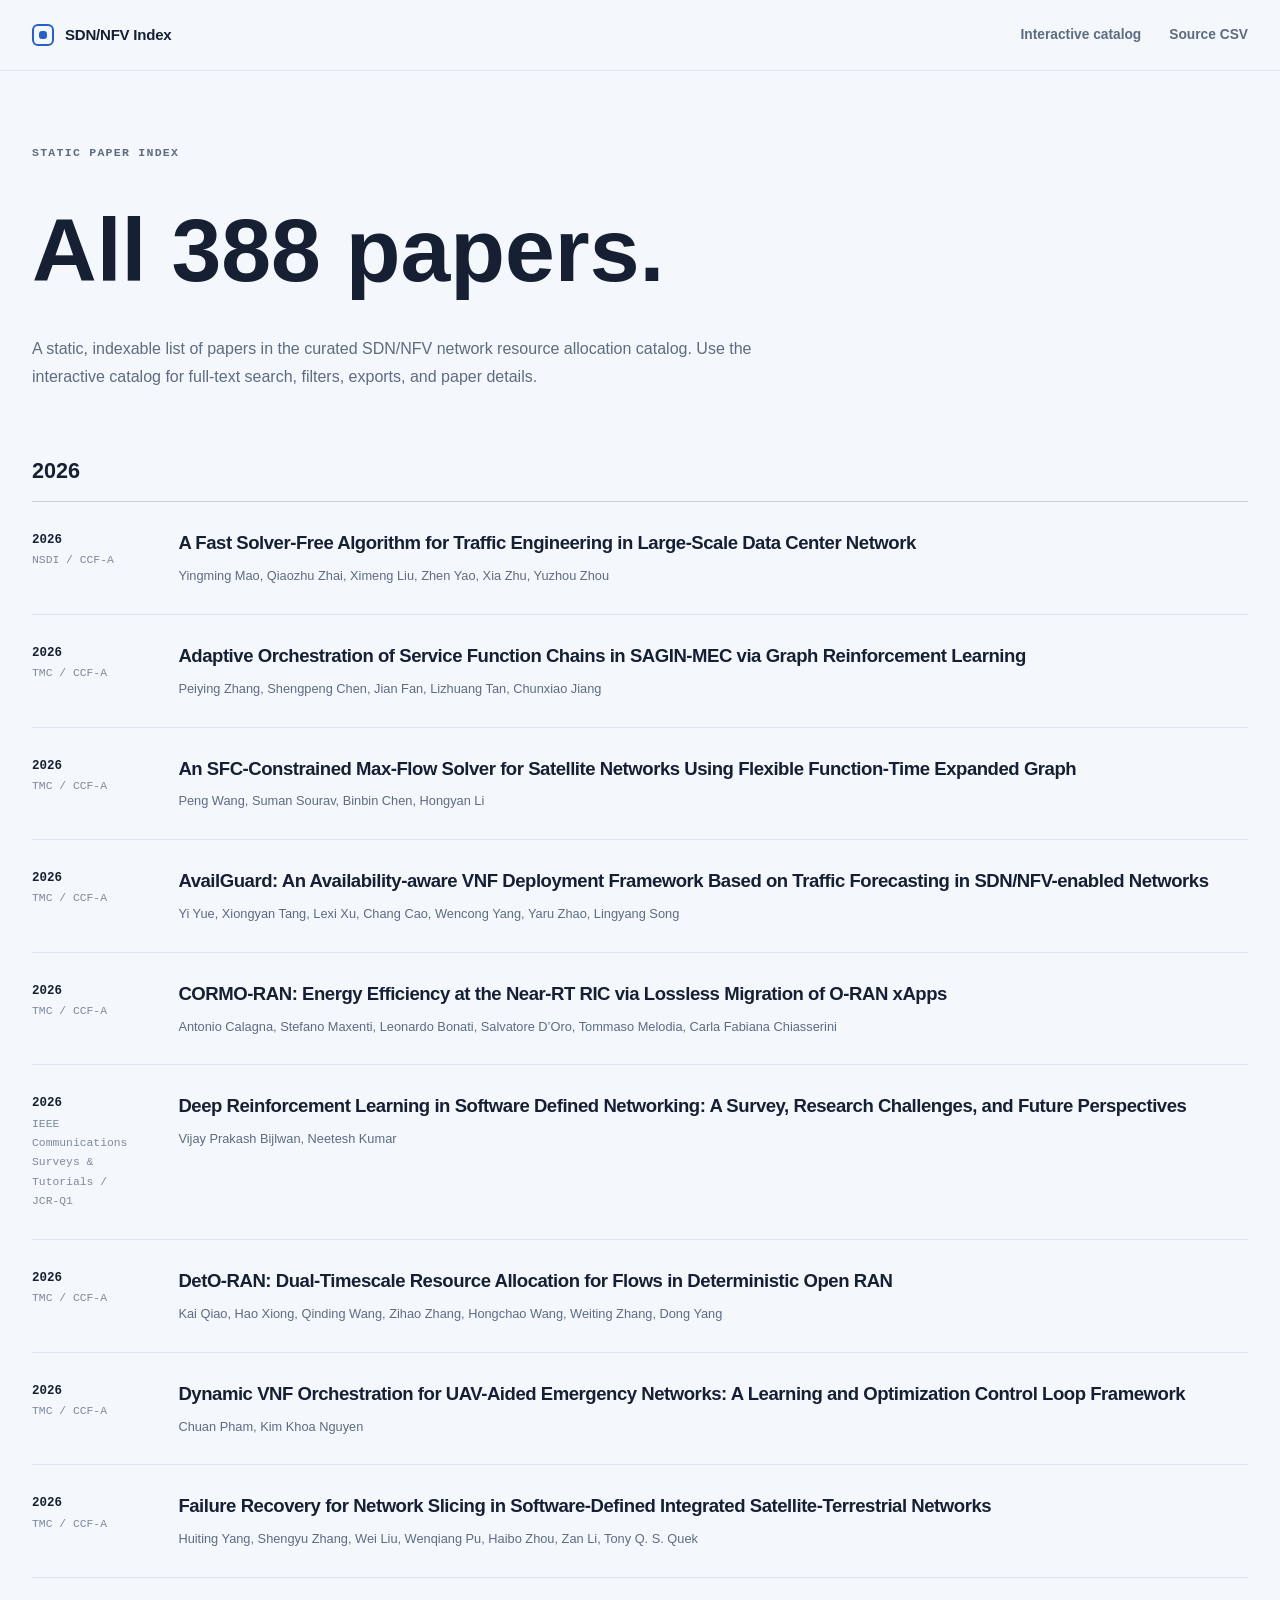
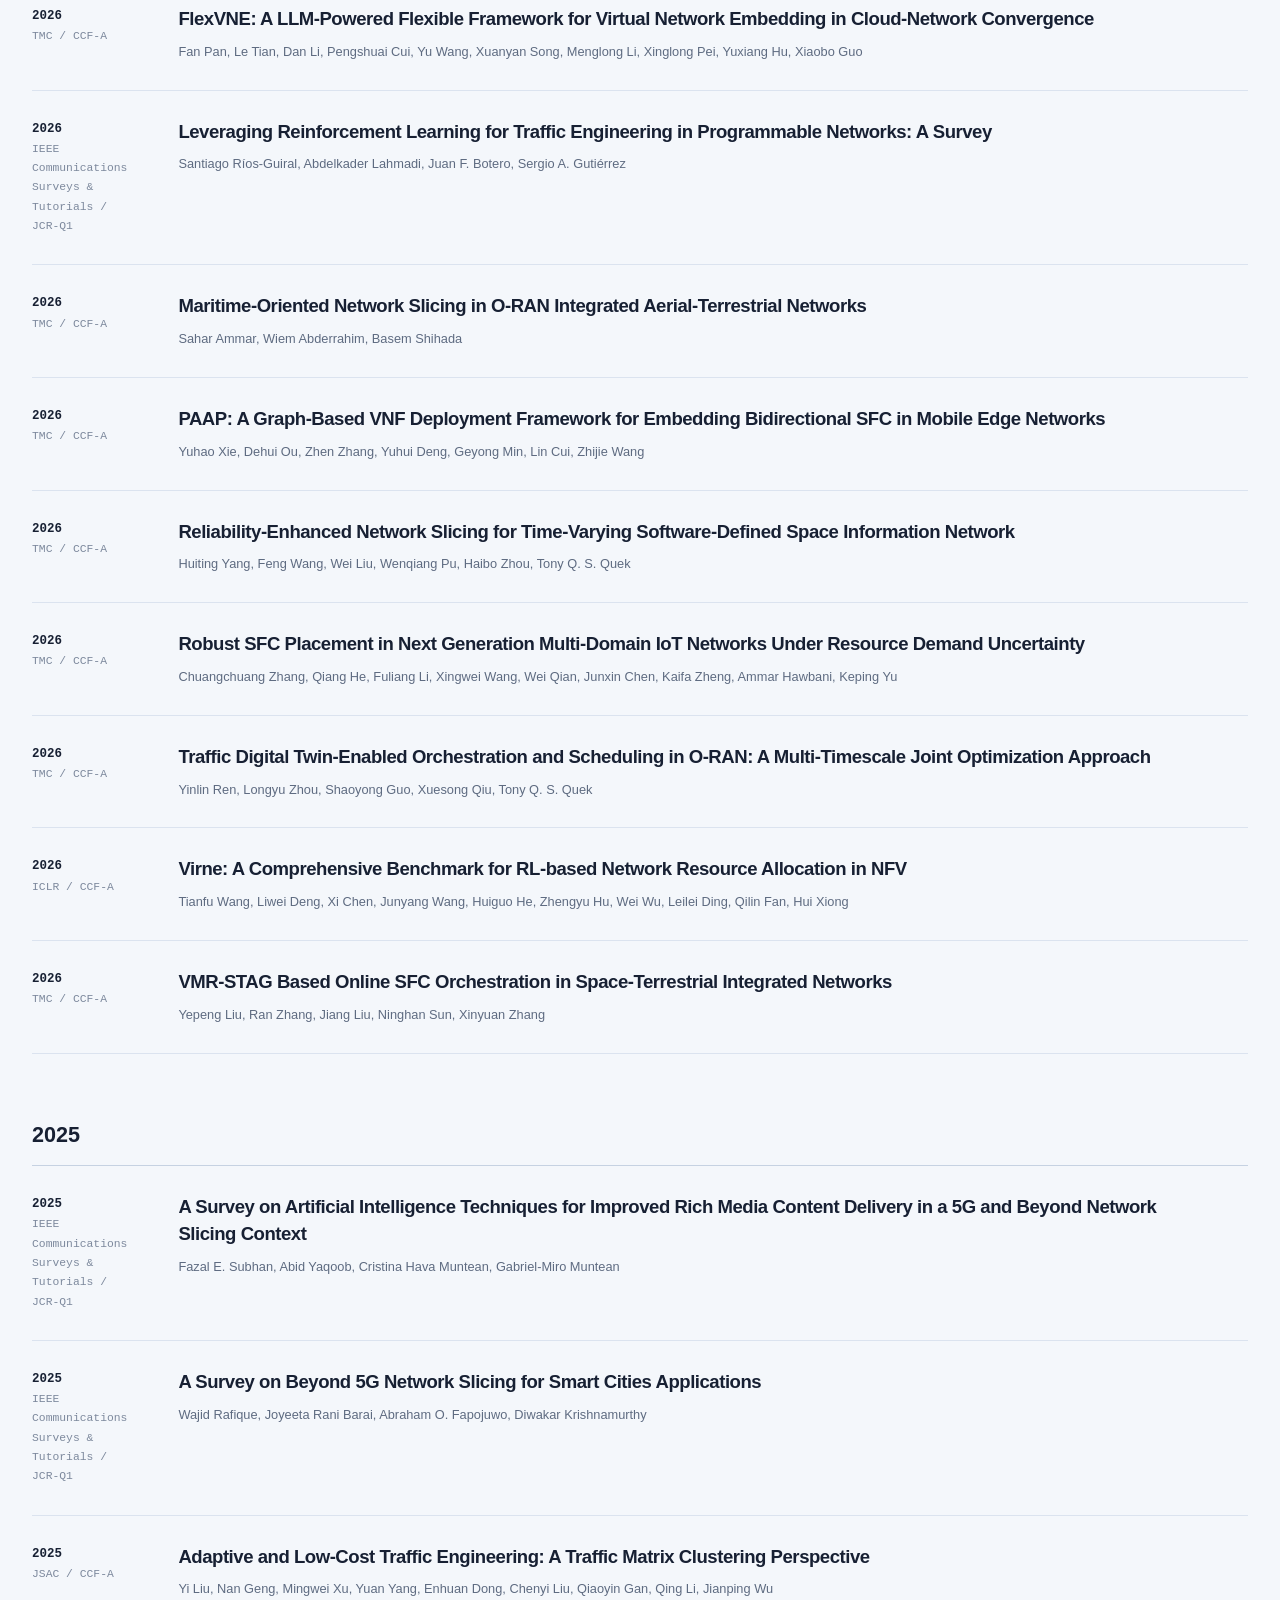
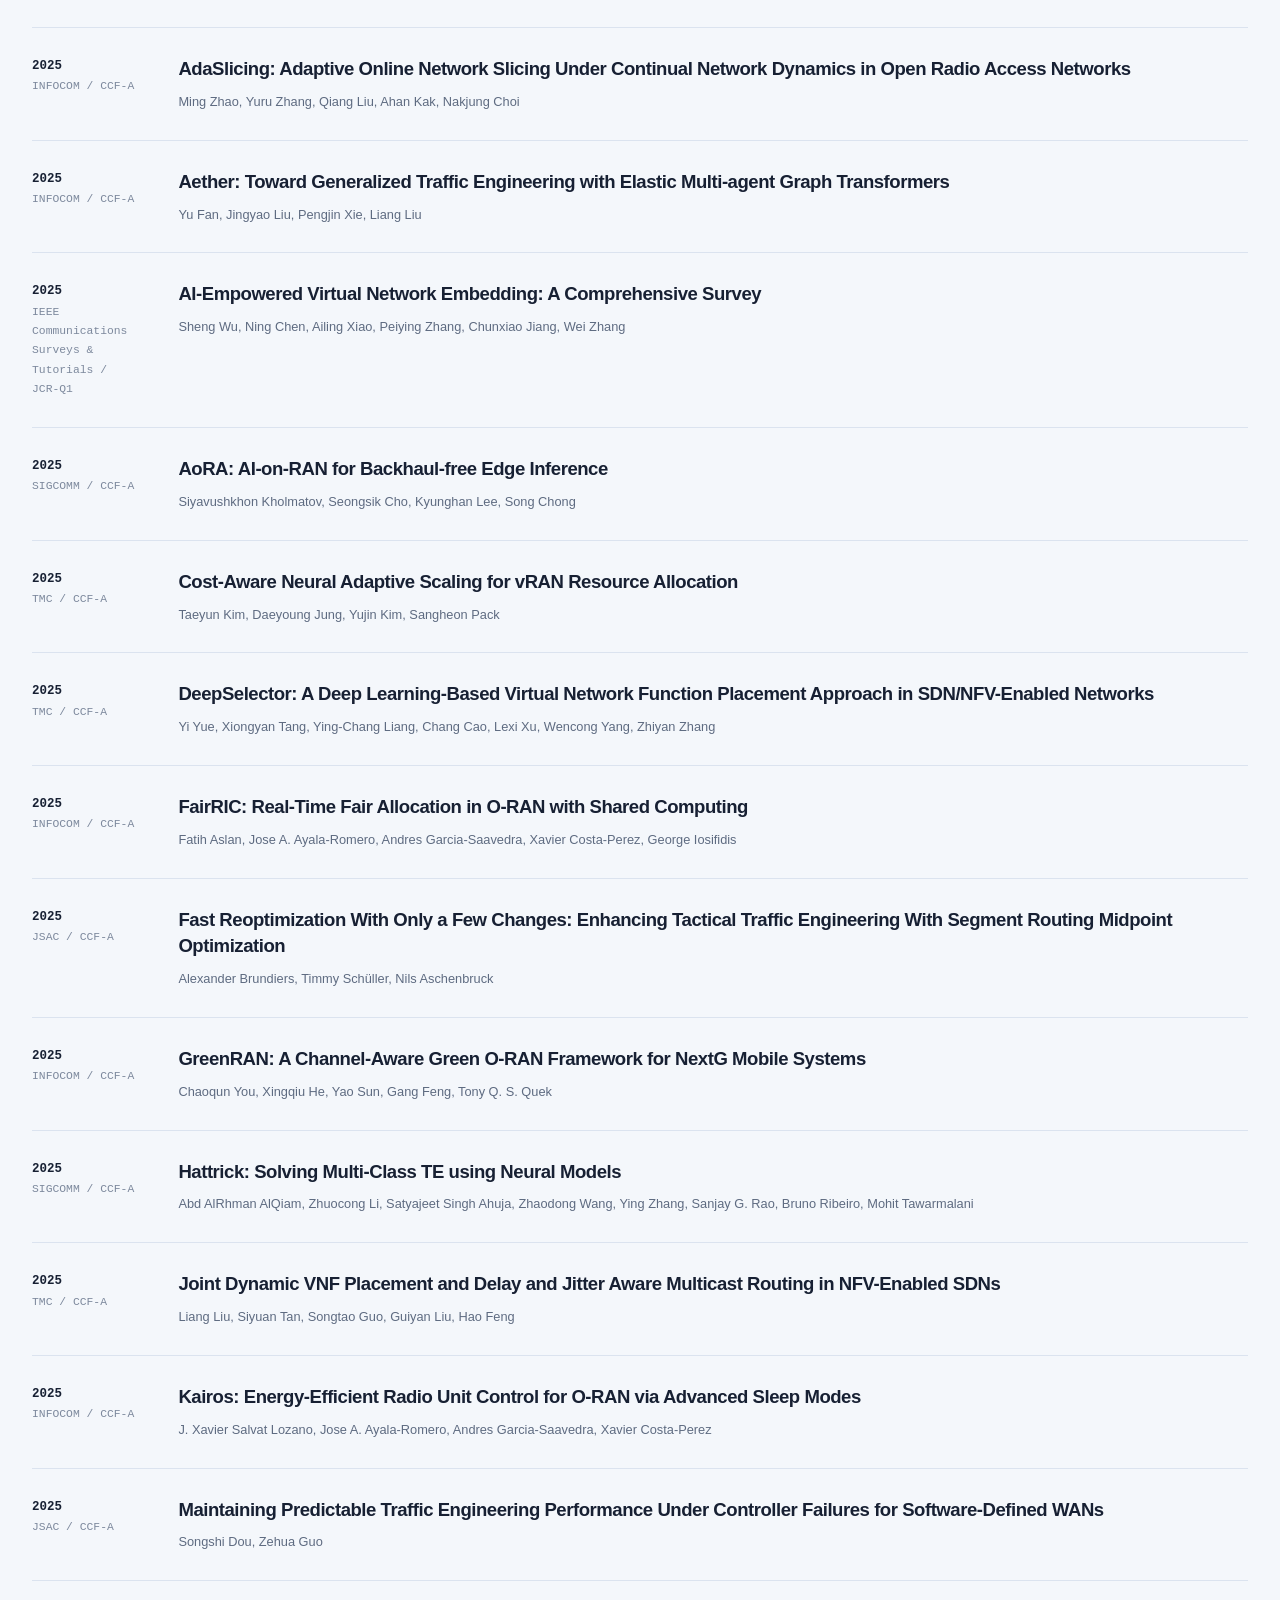
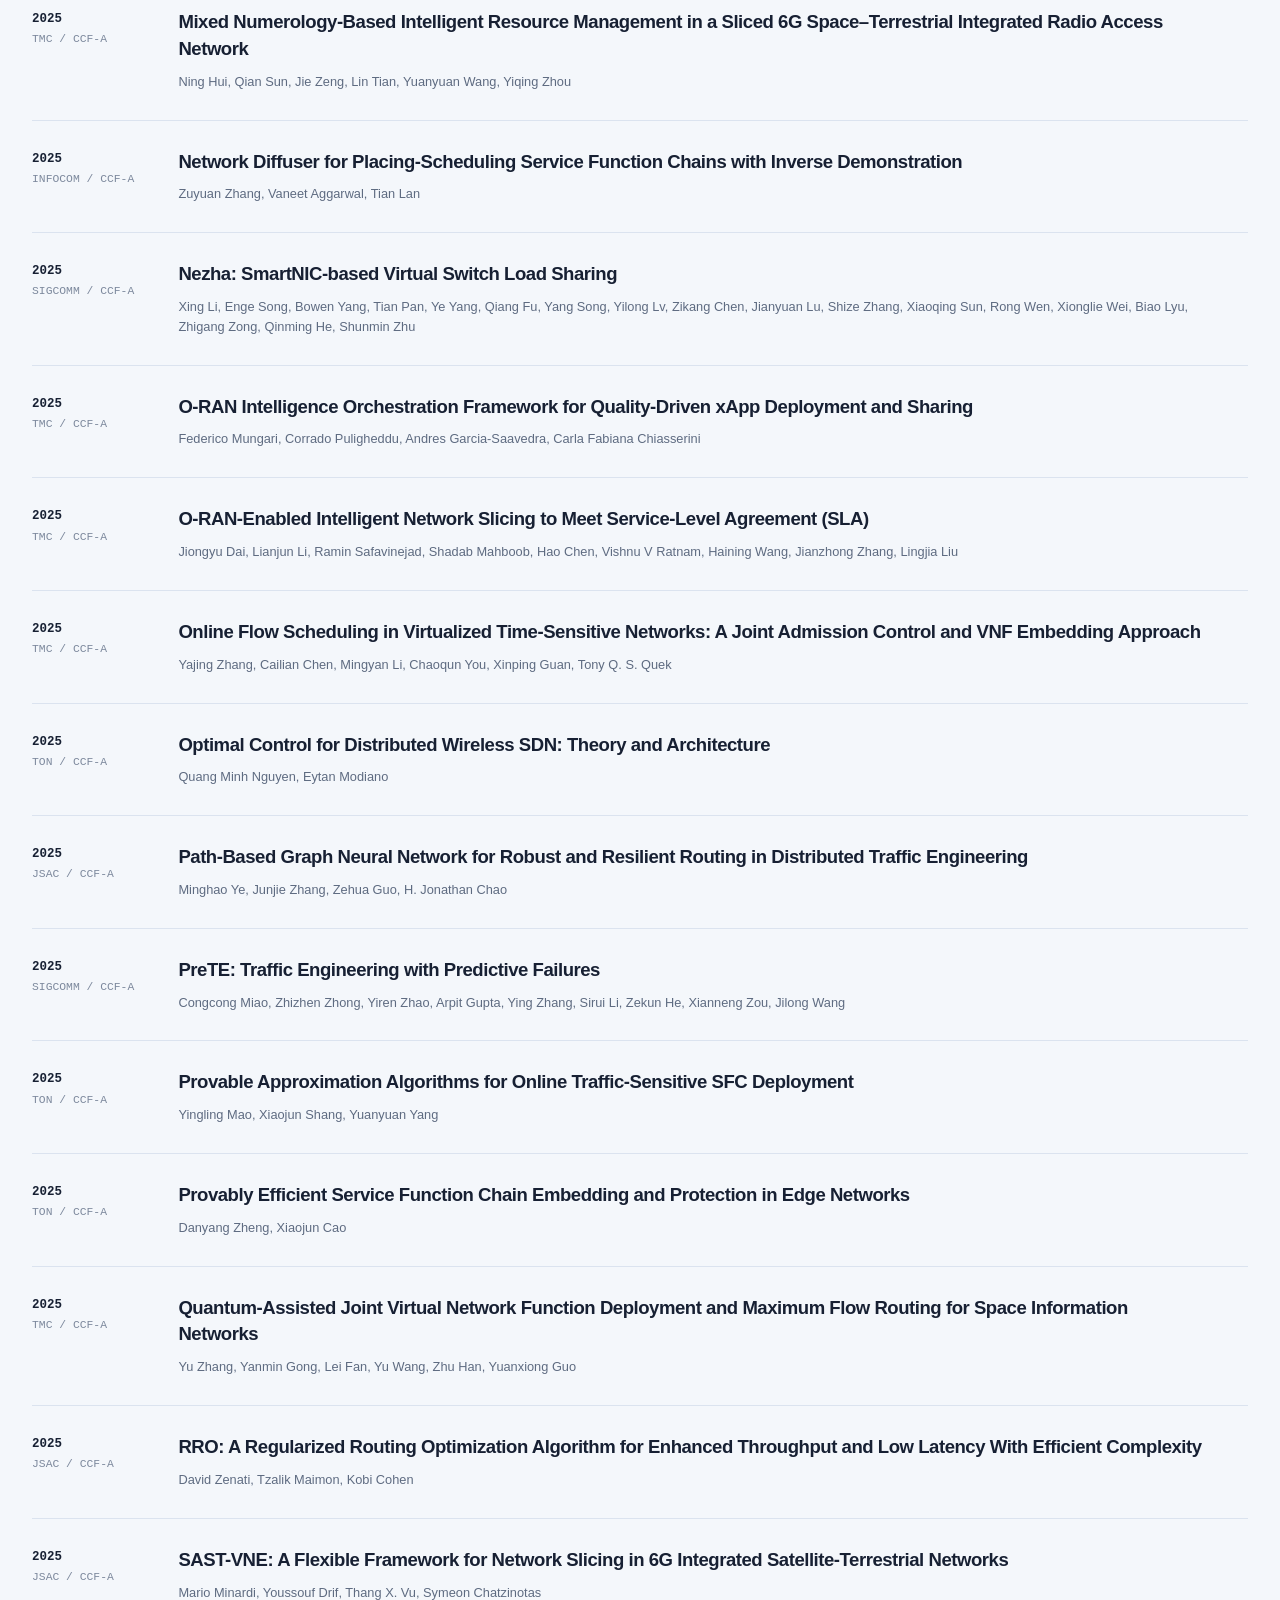
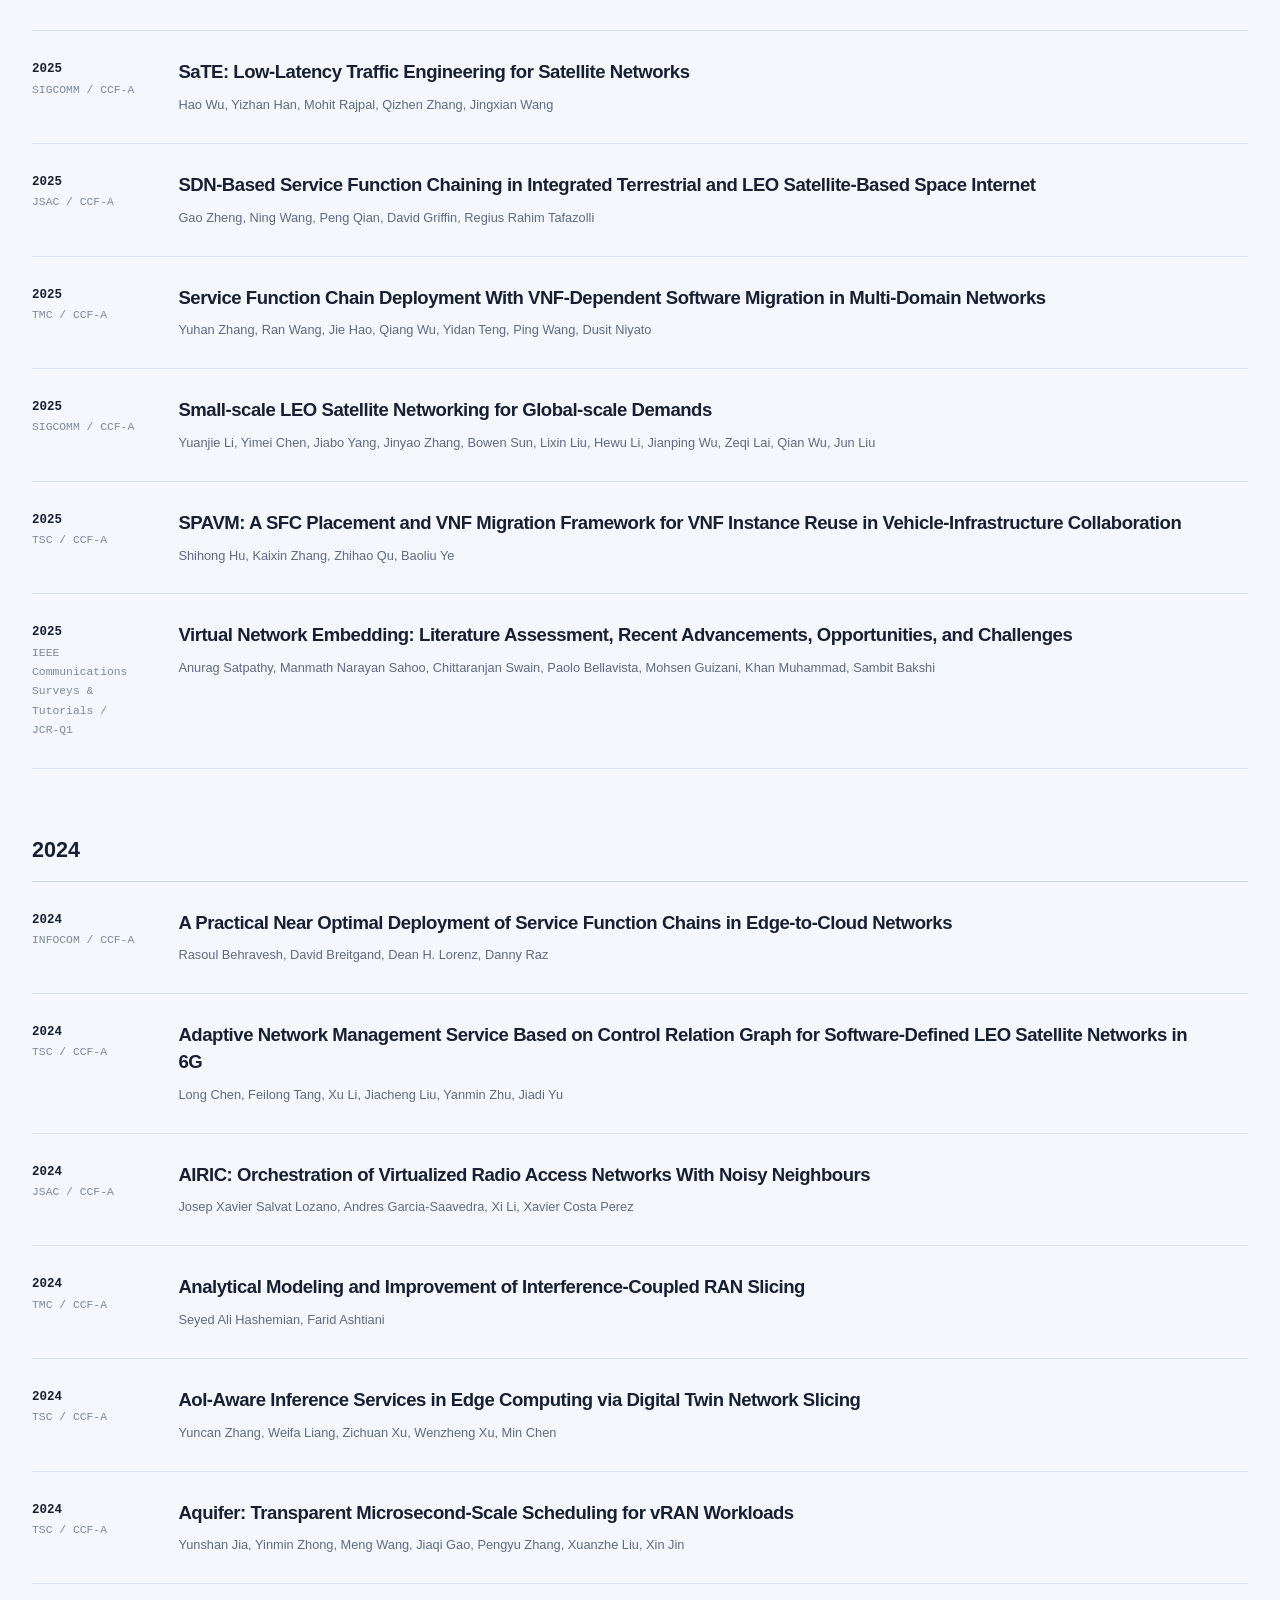
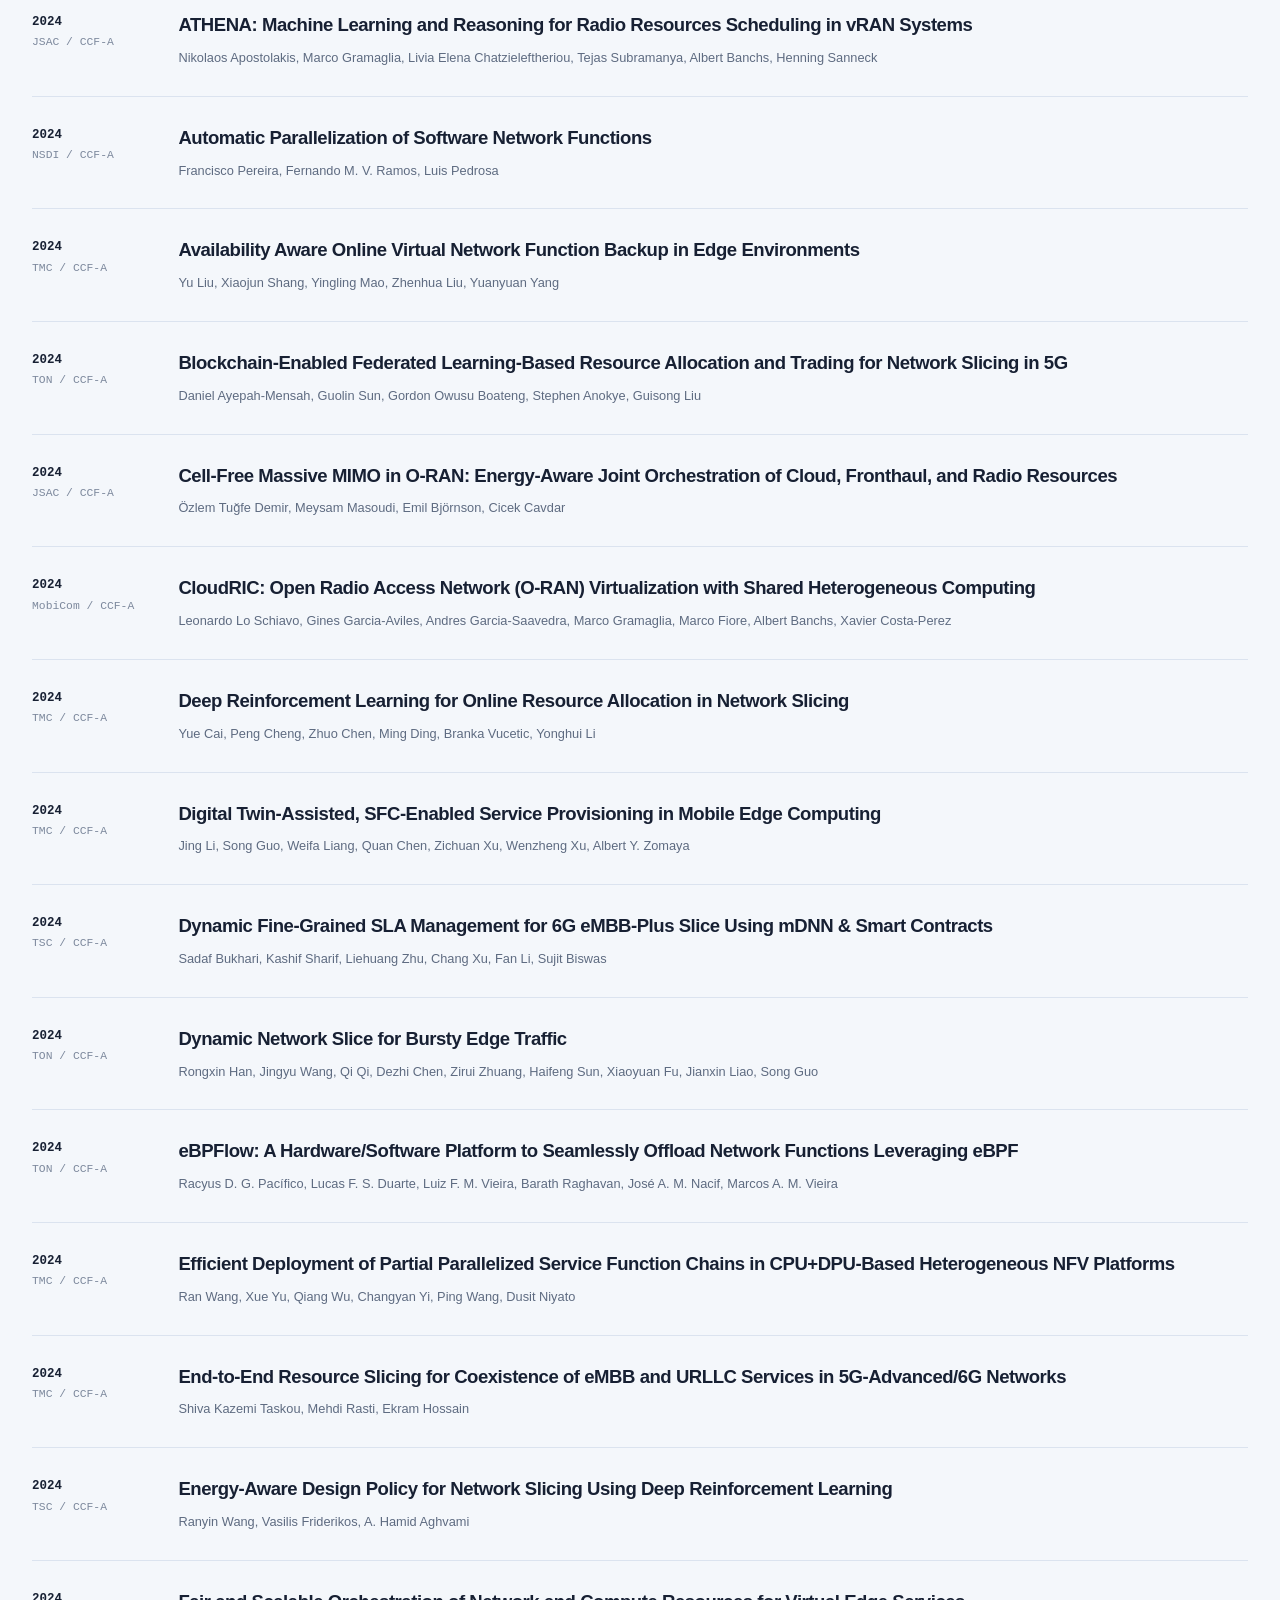
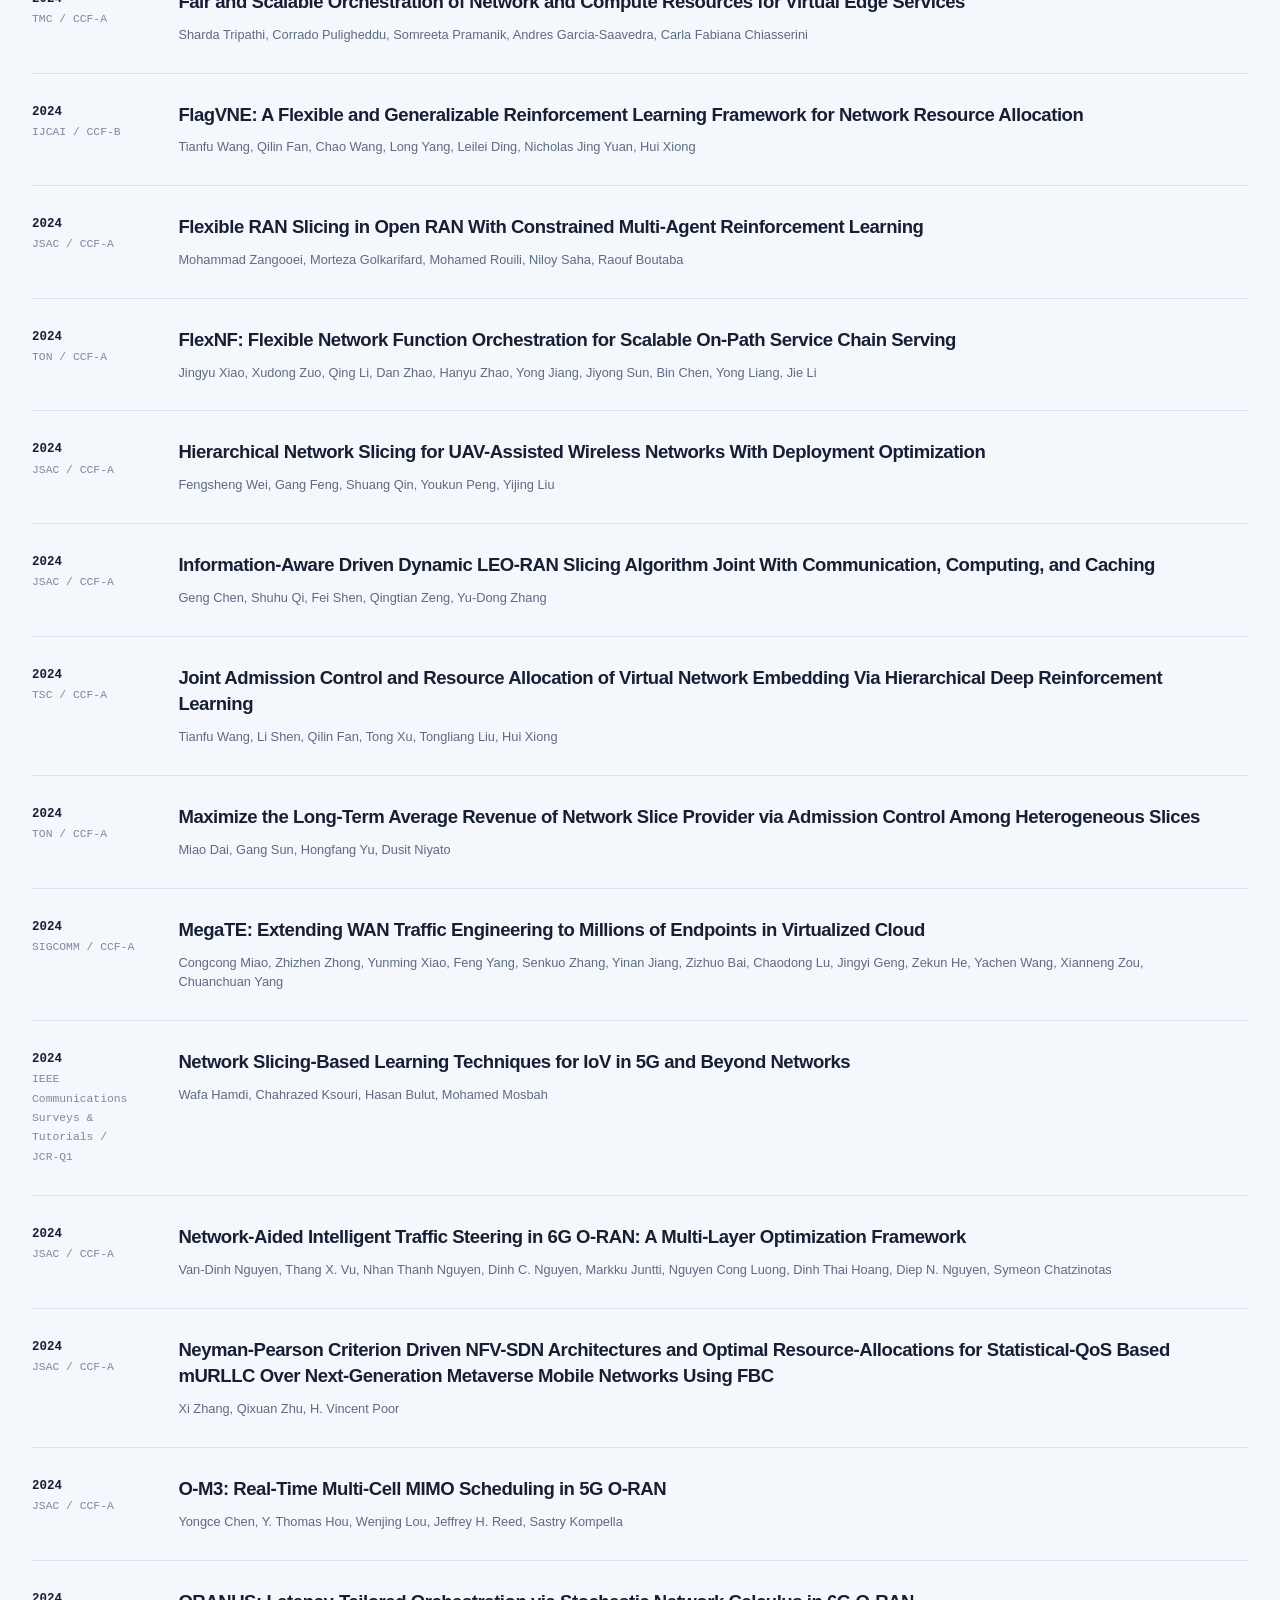
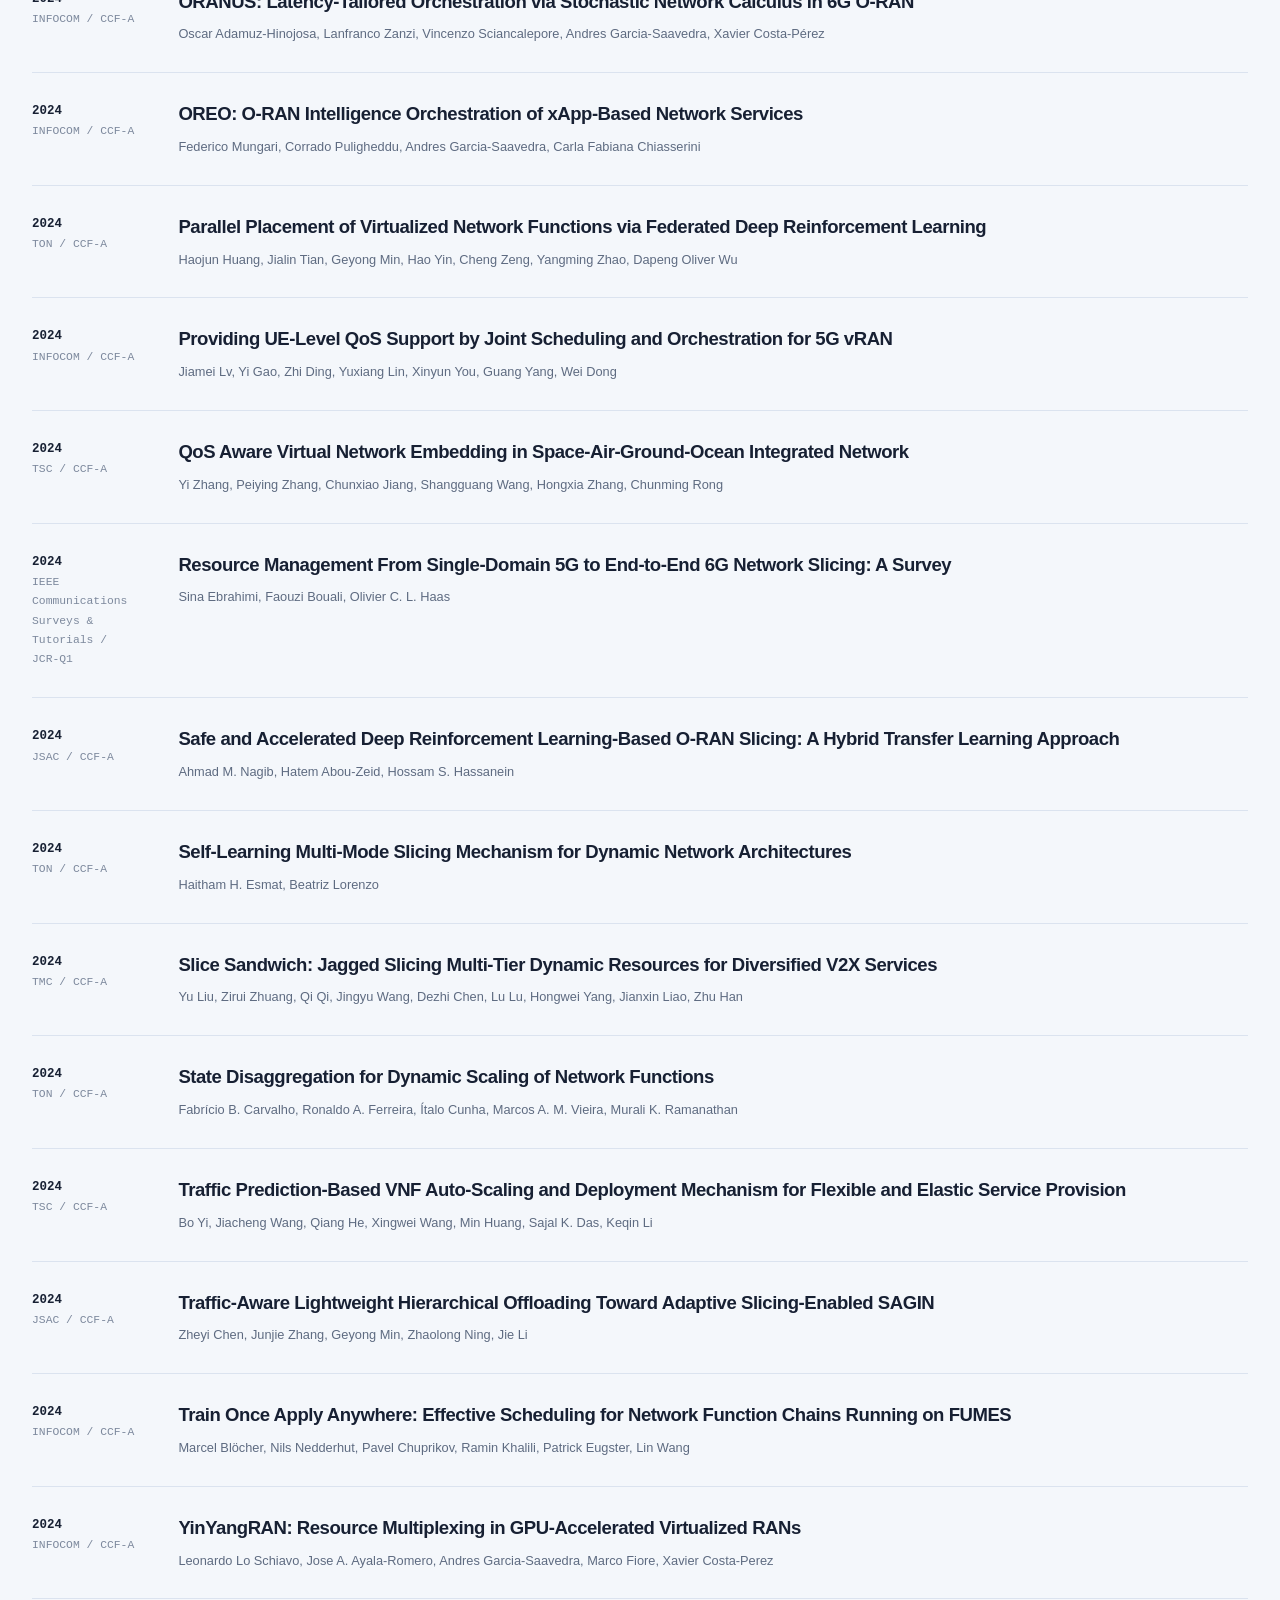
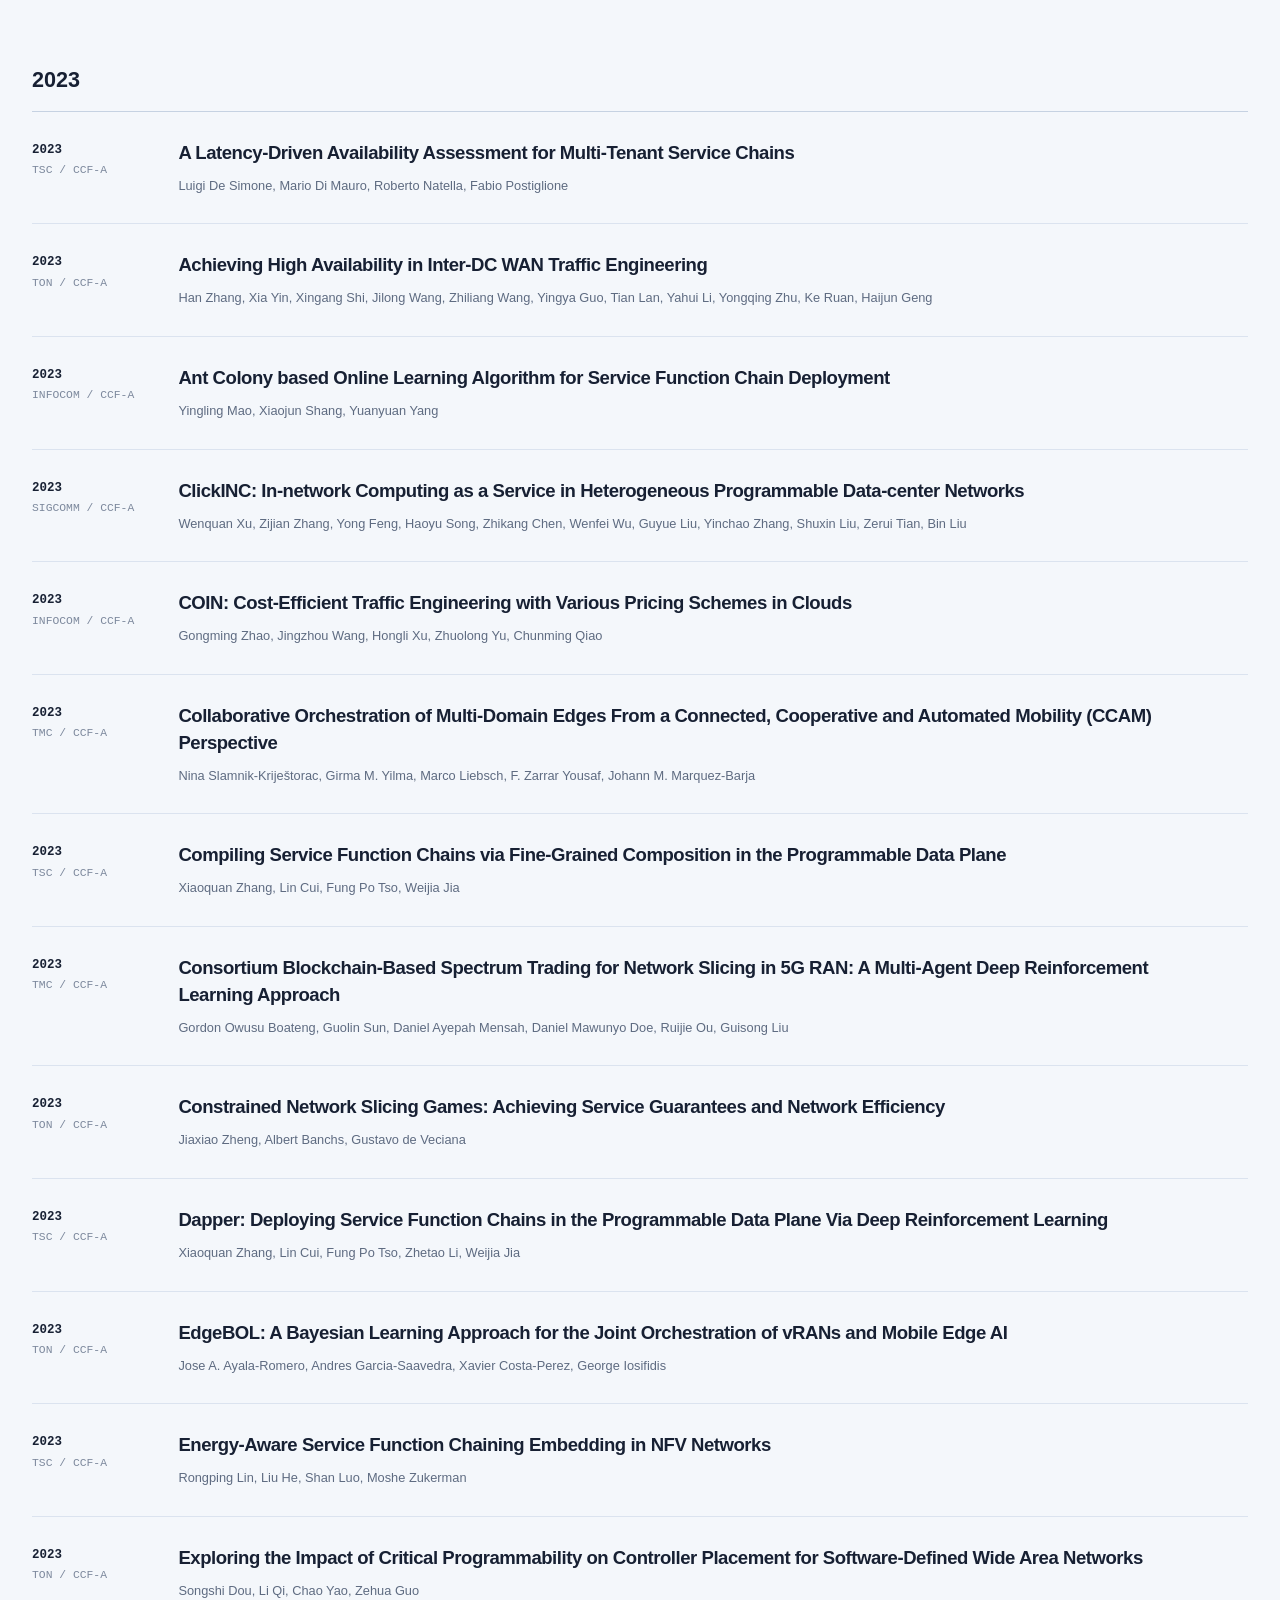
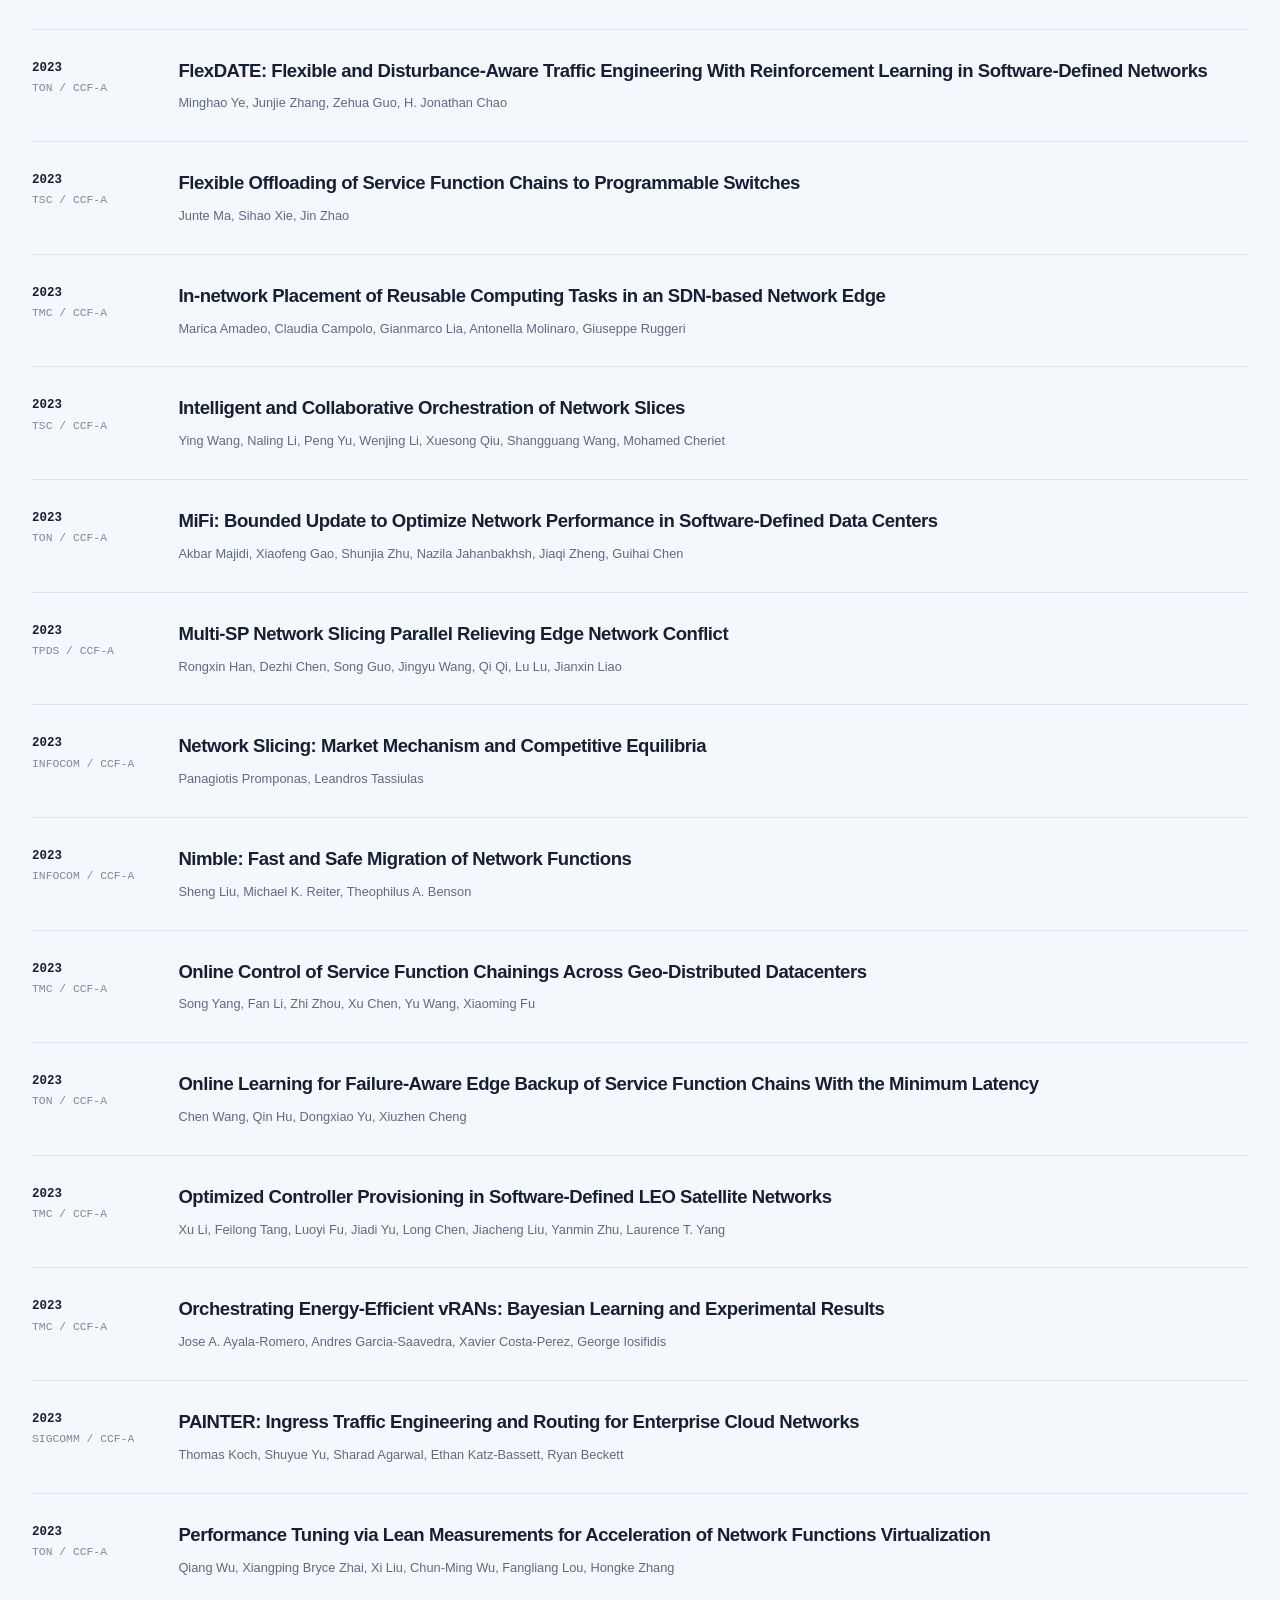
==== papers.html @ 34f2edb7 "Overhaul catalog data and website" ====
<!doctype html>
<html lang="en">
  <head>
    <meta charset="utf-8">
    <meta name="viewport" content="width=device-width, initial-scale=1">
    <meta name="description" content="A static, indexable list of papers in the curated SDN/NFV network resource allocation catalog.">
    <title>All papers · SDN/NFV Paper Index</title>
    <link rel="canonical" href="https://tianfuwang.tech/sdn-nfv-papers/papers.html">
    <link rel="stylesheet" href="assets/site.css">
    <link rel="stylesheet" href="assets/details.css">
    <link rel="stylesheet" href="assets/responsive.css">
  </head>
  <body class="static-catalog-page">
    <header class="site-header">
      <nav class="nav-shell" aria-label="Primary navigation">
        <a class="wordmark" href="./"><span class="wordmark-mark" aria-hidden="true"></span><span>SDN/NFV Index</span></a>
        <div class="nav-links"><a href="./">Interactive catalog</a><a href="data/papers.csv">Source CSV</a></div>
      </nav>
    </header>
    <main class="shell static-catalog-main">
      <div class="static-catalog-heading">
        <p class="eyebrow">Static paper index</p>
        <h1>All 388 papers.</h1>
        <p>A static, indexable list of papers in the curated SDN/NFV network resource allocation catalog. Use the <a href="./">interactive catalog</a> for full-text search, filters, exports, and paper details.</p>
      </div>
      <h2 class="static-year-heading" id="year-2026">2026</h2>
      <ol class="paper-list">
        <li class="paper-item">
          <div class="paper-index"><strong>2026</strong>NSDI / CCF-A</div>
          <div>
            <a class="paper-title" href="https://arxiv.org/abs/2504.04027">A Fast Solver-Free Algorithm for Traffic Engineering in Large-Scale Data Center Network</a>
            <p class="paper-authors">Yingming Mao, Qiaozhu Zhai, Ximeng Liu, Zhen Yao, Xia Zhu, Yuzhou Zhou</p>
          </div>
        </li>
        <li class="paper-item">
          <div class="paper-index"><strong>2026</strong>TMC / CCF-A</div>
          <div>
            <a class="paper-title" href="https://doi.org/10.1109/tmc.2026.3667743">Adaptive Orchestration of Service Function Chains in SAGIN-MEC via Graph Reinforcement Learning</a>
            <p class="paper-authors">Peiying Zhang, Shengpeng Chen, Jian Fan, Lizhuang Tan, Chunxiao Jiang</p>
          </div>
        </li>
        <li class="paper-item">
          <div class="paper-index"><strong>2026</strong>TMC / CCF-A</div>
          <div>
            <a class="paper-title" href="https://doi.org/10.1109/tmc.2025.3623456">An SFC-Constrained Max-Flow Solver for Satellite Networks Using Flexible Function-Time Expanded Graph</a>
            <p class="paper-authors">Peng Wang, Suman Sourav, Binbin Chen, Hongyan Li</p>
          </div>
        </li>
        <li class="paper-item">
          <div class="paper-index"><strong>2026</strong>TMC / CCF-A</div>
          <div>
            <a class="paper-title" href="https://doi.org/10.1109/tmc.2026.3709200">AvailGuard: An Availability-aware VNF Deployment Framework Based on Traffic Forecasting in SDN/NFV-enabled Networks</a>
            <p class="paper-authors">Yi Yue, Xiongyan Tang, Lexi Xu, Chang Cao, Wencong Yang, Yaru Zhao, Lingyang Song</p>
          </div>
        </li>
        <li class="paper-item">
          <div class="paper-index"><strong>2026</strong>TMC / CCF-A</div>
          <div>
            <a class="paper-title" href="https://arxiv.org/abs/2506.19760">CORMO-RAN: Energy Efficiency at the Near-RT RIC via Lossless Migration of O-RAN xApps</a>
            <p class="paper-authors">Antonio Calagna, Stefano Maxenti, Leonardo Bonati, Salvatore D’Oro, Tommaso Melodia, Carla Fabiana Chiasserini</p>
          </div>
        </li>
        <li class="paper-item">
          <div class="paper-index"><strong>2026</strong>IEEE Communications Surveys &amp; Tutorials / JCR-Q1</div>
          <div>
            <a class="paper-title" href="https://doi.org/10.1109/comst.2026.3656733">Deep Reinforcement Learning in Software Defined Networking: A Survey, Research Challenges, and Future Perspectives</a>
            <p class="paper-authors">Vijay Prakash Bijlwan, Neetesh Kumar</p>
          </div>
        </li>
        <li class="paper-item">
          <div class="paper-index"><strong>2026</strong>TMC / CCF-A</div>
          <div>
            <a class="paper-title" href="https://doi.org/10.1109/tmc.2026.3697378">DetO-RAN: Dual-Timescale Resource Allocation for Flows in Deterministic Open RAN</a>
            <p class="paper-authors">Kai Qiao, Hao Xiong, Qinding Wang, Zihao Zhang, Hongchao Wang, Weiting Zhang, Dong Yang</p>
          </div>
        </li>
        <li class="paper-item">
          <div class="paper-index"><strong>2026</strong>TMC / CCF-A</div>
          <div>
            <a class="paper-title" href="https://doi.org/10.1109/tmc.2026.3682014">Dynamic VNF Orchestration for UAV-Aided Emergency Networks: A Learning and Optimization Control Loop Framework</a>
            <p class="paper-authors">Chuan Pham, Kim Khoa Nguyen</p>
          </div>
        </li>
        <li class="paper-item">
          <div class="paper-index"><strong>2026</strong>TMC / CCF-A</div>
          <div>
            <a class="paper-title" href="https://doi.org/10.1109/tmc.2026.3708374">Failure Recovery for Network Slicing in Software-Defined Integrated Satellite-Terrestrial Networks</a>
            <p class="paper-authors">Huiting Yang, Shengyu Zhang, Wei Liu, Wenqiang Pu, Haibo Zhou, Zan Li, Tony Q. S. Quek</p>
          </div>
        </li>
        <li class="paper-item">
          <div class="paper-index"><strong>2026</strong>TMC / CCF-A</div>
          <div>
            <a class="paper-title" href="https://doi.org/10.1109/tmc.2026.3700558">FlexVNE: A LLM-Powered Flexible Framework for Virtual Network Embedding in Cloud-Network Convergence</a>
            <p class="paper-authors">Fan Pan, Le Tian, Dan Li, Pengshuai Cui, Yu Wang, Xuanyan Song, Menglong Li, Xinglong Pei, Yuxiang Hu, Xiaobo Guo</p>
          </div>
        </li>
        <li class="paper-item">
          <div class="paper-index"><strong>2026</strong>IEEE Communications Surveys &amp; Tutorials / JCR-Q1</div>
          <div>
            <a class="paper-title" href="https://doi.org/10.1109/comst.2025.3632870">Leveraging Reinforcement Learning for Traffic Engineering in Programmable Networks: A Survey</a>
            <p class="paper-authors">Santiago Ríos-Guiral, Abdelkader Lahmadi, Juan F. Botero, Sergio A. Gutiérrez</p>
          </div>
        </li>
        <li class="paper-item">
          <div class="paper-index"><strong>2026</strong>TMC / CCF-A</div>
          <div>
            <a class="paper-title" href="https://doi.org/10.1109/tmc.2025.3626785">Maritime-Oriented Network Slicing in O-RAN Integrated Aerial-Terrestrial Networks</a>
            <p class="paper-authors">Sahar Ammar, Wiem Abderrahim, Basem Shihada</p>
          </div>
        </li>
        <li class="paper-item">
          <div class="paper-index"><strong>2026</strong>TMC / CCF-A</div>
          <div>
            <a class="paper-title" href="https://doi.org/10.1109/tmc.2025.3617016">PAAP: A Graph-Based VNF Deployment Framework for Embedding Bidirectional SFC in Mobile Edge Networks</a>
            <p class="paper-authors">Yuhao Xie, Dehui Ou, Zhen Zhang, Yuhui Deng, Geyong Min, Lin Cui, Zhijie Wang</p>
          </div>
        </li>
        <li class="paper-item">
          <div class="paper-index"><strong>2026</strong>TMC / CCF-A</div>
          <div>
            <a class="paper-title" href="https://doi.org/10.1109/tmc.2025.3642190">Reliability-Enhanced Network Slicing for Time-Varying Software-Defined Space Information Network</a>
            <p class="paper-authors">Huiting Yang, Feng Wang, Wei Liu, Wenqiang Pu, Haibo Zhou, Tony Q. S. Quek</p>
          </div>
        </li>
        <li class="paper-item">
          <div class="paper-index"><strong>2026</strong>TMC / CCF-A</div>
          <div>
            <a class="paper-title" href="https://doi.org/10.1109/tmc.2026.3654970">Robust SFC Placement in Next Generation Multi-Domain IoT Networks Under Resource Demand Uncertainty</a>
            <p class="paper-authors">Chuangchuang Zhang, Qiang He, Fuliang Li, Xingwei Wang, Wei Qian, Junxin Chen, Kaifa Zheng, Ammar Hawbani, Keping Yu</p>
          </div>
        </li>
        <li class="paper-item">
          <div class="paper-index"><strong>2026</strong>TMC / CCF-A</div>
          <div>
            <a class="paper-title" href="https://doi.org/10.1109/tmc.2025.3622895">Traffic Digital Twin-Enabled Orchestration and Scheduling in O-RAN: A Multi-Timescale Joint Optimization Approach</a>
            <p class="paper-authors">Yinlin Ren, Longyu Zhou, Shaoyong Guo, Xuesong Qiu, Tony Q. S. Quek</p>
          </div>
        </li>
        <li class="paper-item">
          <div class="paper-index"><strong>2026</strong>ICLR / CCF-A</div>
          <div>
            <a class="paper-title" href="https://arxiv.org/abs/2507.19234">Virne: A Comprehensive Benchmark for RL-based Network Resource Allocation in NFV</a>
            <p class="paper-authors">Tianfu Wang, Liwei Deng, Xi Chen, Junyang Wang, Huiguo He, Zhengyu Hu, Wei Wu, Leilei Ding, Qilin Fan, Hui Xiong</p>
          </div>
        </li>
        <li class="paper-item">
          <div class="paper-index"><strong>2026</strong>TMC / CCF-A</div>
          <div>
            <a class="paper-title" href="https://doi.org/10.1109/tmc.2025.3619832">VMR-STAG Based Online SFC Orchestration in Space-Terrestrial Integrated Networks</a>
            <p class="paper-authors">Yepeng Liu, Ran Zhang, Jiang Liu, Ninghan Sun, Xinyuan Zhang</p>
          </div>
        </li>
      </ol>
      <h2 class="static-year-heading" id="year-2025">2025</h2>
      <ol class="paper-list">
        <li class="paper-item">
          <div class="paper-index"><strong>2025</strong>IEEE Communications Surveys &amp; Tutorials / JCR-Q1</div>
          <div>
            <a class="paper-title" href="https://doi.org/10.1109/comst.2024.3442149">A Survey on Artificial Intelligence Techniques for Improved Rich Media Content Delivery in a 5G and Beyond Network Slicing Context</a>
            <p class="paper-authors">Fazal E. Subhan, Abid Yaqoob, Cristina Hava Muntean, Gabriel-Miro Muntean</p>
          </div>
        </li>
        <li class="paper-item">
          <div class="paper-index"><strong>2025</strong>IEEE Communications Surveys &amp; Tutorials / JCR-Q1</div>
          <div>
            <a class="paper-title" href="https://doi.org/10.1109/comst.2024.3410295">A Survey on Beyond 5G Network Slicing for Smart Cities Applications</a>
            <p class="paper-authors">Wajid Rafique, Joyeeta Rani Barai, Abraham O. Fapojuwo, Diwakar Krishnamurthy</p>
          </div>
        </li>
        <li class="paper-item">
          <div class="paper-index"><strong>2025</strong>JSAC / CCF-A</div>
          <div>
            <a class="paper-title" href="https://doi.org/10.1109/jsac.2025.3528818">Adaptive and Low-Cost Traffic Engineering: A Traffic Matrix Clustering Perspective</a>
            <p class="paper-authors">Yi Liu, Nan Geng, Mingwei Xu, Yuan Yang, Enhuan Dong, Chenyi Liu, Qiaoyin Gan, Qing Li, Jianping Wu</p>
          </div>
        </li>
        <li class="paper-item">
          <div class="paper-index"><strong>2025</strong>INFOCOM / CCF-A</div>
          <div>
            <a class="paper-title" href="https://arxiv.org/abs/2501.06943">AdaSlicing: Adaptive Online Network Slicing Under Continual Network Dynamics in Open Radio Access Networks</a>
            <p class="paper-authors">Ming Zhao, Yuru Zhang, Qiang Liu, Ahan Kak, Nakjung Choi</p>
          </div>
        </li>
        <li class="paper-item">
          <div class="paper-index"><strong>2025</strong>INFOCOM / CCF-A</div>
          <div>
            <a class="paper-title" href="https://doi.org/10.1109/infocom55648.2025.11044607">Aether: Toward Generalized Traffic Engineering with Elastic Multi-agent Graph Transformers</a>
            <p class="paper-authors">Yu Fan, Jingyao Liu, Pengjin Xie, Liang Liu</p>
          </div>
        </li>
        <li class="paper-item">
          <div class="paper-index"><strong>2025</strong>IEEE Communications Surveys &amp; Tutorials / JCR-Q1</div>
          <div>
            <a class="paper-title" href="https://doi.org/10.1109/comst.2024.3424533">AI-Empowered Virtual Network Embedding: A Comprehensive Survey</a>
            <p class="paper-authors">Sheng Wu, Ning Chen, Ailing Xiao, Peiying Zhang, Chunxiao Jiang, Wei Zhang</p>
          </div>
        </li>
        <li class="paper-item">
          <div class="paper-index"><strong>2025</strong>SIGCOMM / CCF-A</div>
          <div>
            <a class="paper-title" href="https://doi.org/10.1145/3718958.3750517">AoRA: AI-on-RAN for Backhaul-free Edge Inference</a>
            <p class="paper-authors">Siyavushkhon Kholmatov, Seongsik Cho, Kyunghan Lee, Song Chong</p>
          </div>
        </li>
        <li class="paper-item">
          <div class="paper-index"><strong>2025</strong>TMC / CCF-A</div>
          <div>
            <a class="paper-title" href="https://doi.org/10.1109/tmc.2025.3590472">Cost-Aware Neural Adaptive Scaling for vRAN Resource Allocation</a>
            <p class="paper-authors">Taeyun Kim, Daeyoung Jung, Yujin Kim, Sangheon Pack</p>
          </div>
        </li>
        <li class="paper-item">
          <div class="paper-index"><strong>2025</strong>TMC / CCF-A</div>
          <div>
            <a class="paper-title" href="https://doi.org/10.1109/tmc.2024.3483779">DeepSelector: A Deep Learning-Based Virtual Network Function Placement Approach in SDN/NFV-Enabled Networks</a>
            <p class="paper-authors">Yi Yue, Xiongyan Tang, Ying-Chang Liang, Chang Cao, Lexi Xu, Wencong Yang, Zhiyan Zhang</p>
          </div>
        </li>
        <li class="paper-item">
          <div class="paper-index"><strong>2025</strong>INFOCOM / CCF-A</div>
          <div>
            <a class="paper-title" href="https://doi.org/10.1109/infocom55648.2025.11044643">FairRIC: Real-Time Fair Allocation in O-RAN with Shared Computing</a>
            <p class="paper-authors">Fatih Aslan, Jose A. Ayala-Romero, Andres Garcia-Saavedra, Xavier Costa-Perez, George Iosifidis</p>
          </div>
        </li>
        <li class="paper-item">
          <div class="paper-index"><strong>2025</strong>JSAC / CCF-A</div>
          <div>
            <a class="paper-title" href="https://doi.org/10.1109/jsac.2025.3528811">Fast Reoptimization With Only a Few Changes: Enhancing Tactical Traffic Engineering With Segment Routing Midpoint Optimization</a>
            <p class="paper-authors">Alexander Brundiers, Timmy Schüller, Nils Aschenbruck</p>
          </div>
        </li>
        <li class="paper-item">
          <div class="paper-index"><strong>2025</strong>INFOCOM / CCF-A</div>
          <div>
            <a class="paper-title" href="https://doi.org/10.1109/infocom55648.2025.11044706">GreenRAN: A Channel-Aware Green O-RAN Framework for NextG Mobile Systems</a>
            <p class="paper-authors">Chaoqun You, Xingqiu He, Yao Sun, Gang Feng, Tony Q. S. Quek</p>
          </div>
        </li>
        <li class="paper-item">
          <div class="paper-index"><strong>2025</strong>SIGCOMM / CCF-A</div>
          <div>
            <a class="paper-title" href="https://doi.org/10.1145/3718958.3750470">Hattrick: Solving Multi-Class TE using Neural Models</a>
            <p class="paper-authors">Abd AlRhman AlQiam, Zhuocong Li, Satyajeet Singh Ahuja, Zhaodong Wang, Ying Zhang, Sanjay G. Rao, Bruno Ribeiro, Mohit Tawarmalani</p>
          </div>
        </li>
        <li class="paper-item">
          <div class="paper-index"><strong>2025</strong>TMC / CCF-A</div>
          <div>
            <a class="paper-title" href="https://doi.org/10.1109/tmc.2025.3581905">Joint Dynamic VNF Placement and Delay and Jitter Aware Multicast Routing in NFV-Enabled SDNs</a>
            <p class="paper-authors">Liang Liu, Siyuan Tan, Songtao Guo, Guiyan Liu, Hao Feng</p>
          </div>
        </li>
        <li class="paper-item">
          <div class="paper-index"><strong>2025</strong>INFOCOM / CCF-A</div>
          <div>
            <a class="paper-title" href="https://arxiv.org/abs/2501.15853">Kairos: Energy-Efficient Radio Unit Control for O-RAN via Advanced Sleep Modes</a>
            <p class="paper-authors">J. Xavier Salvat Lozano, Jose A. Ayala-Romero, Andres Garcia-Saavedra, Xavier Costa-Perez</p>
          </div>
        </li>
        <li class="paper-item">
          <div class="paper-index"><strong>2025</strong>JSAC / CCF-A</div>
          <div>
            <a class="paper-title" href="https://doi.org/10.1109/jsac.2025.3528814">Maintaining Predictable Traffic Engineering Performance Under Controller Failures for Software-Defined WANs</a>
            <p class="paper-authors">Songshi Dou, Zehua Guo</p>
          </div>
        </li>
        <li class="paper-item">
          <div class="paper-index"><strong>2025</strong>TMC / CCF-A</div>
          <div>
            <a class="paper-title" href="https://doi.org/10.1109/tmc.2024.3494842">Mixed Numerology-Based Intelligent Resource Management in a Sliced 6G Space–Terrestrial Integrated Radio Access Network</a>
            <p class="paper-authors">Ning Hui, Qian Sun, Jie Zeng, Lin Tian, Yuanyuan Wang, Yiqing Zhou</p>
          </div>
        </li>
        <li class="paper-item">
          <div class="paper-index"><strong>2025</strong>INFOCOM / CCF-A</div>
          <div>
            <a class="paper-title" href="https://arxiv.org/abs/2501.05673">Network Diffuser for Placing-Scheduling Service Function Chains with Inverse Demonstration</a>
            <p class="paper-authors">Zuyuan Zhang, Vaneet Aggarwal, Tian Lan</p>
          </div>
        </li>
        <li class="paper-item">
          <div class="paper-index"><strong>2025</strong>SIGCOMM / CCF-A</div>
          <div>
            <a class="paper-title" href="https://doi.org/10.1145/3718958.3750466">Nezha: SmartNIC-based Virtual Switch Load Sharing</a>
            <p class="paper-authors">Xing Li, Enge Song, Bowen Yang, Tian Pan, Ye Yang, Qiang Fu, Yang Song, Yilong Lv, Zikang Chen, Jianyuan Lu, Shize Zhang, Xiaoqing Sun, Rong Wen, Xionglie Wei, Biao Lyu, Zhigang Zong, Qinming He, Shunmin Zhu</p>
          </div>
        </li>
        <li class="paper-item">
          <div class="paper-index"><strong>2025</strong>TMC / CCF-A</div>
          <div>
            <a class="paper-title" href="https://doi.org/10.1109/tmc.2025.3527707">O-RAN Intelligence Orchestration Framework for Quality-Driven xApp Deployment and Sharing</a>
            <p class="paper-authors">Federico Mungari, Corrado Puligheddu, Andres Garcia-Saavedra, Carla Fabiana Chiasserini</p>
          </div>
        </li>
        <li class="paper-item">
          <div class="paper-index"><strong>2025</strong>TMC / CCF-A</div>
          <div>
            <a class="paper-title" href="https://doi.org/10.1109/tmc.2024.3476338">O-RAN-Enabled Intelligent Network Slicing to Meet Service-Level Agreement (SLA)</a>
            <p class="paper-authors">Jiongyu Dai, Lianjun Li, Ramin Safavinejad, Shadab Mahboob, Hao Chen, Vishnu V Ratnam, Haining Wang, Jianzhong Zhang, Lingjia Liu</p>
          </div>
        </li>
        <li class="paper-item">
          <div class="paper-index"><strong>2025</strong>TMC / CCF-A</div>
          <div>
            <a class="paper-title" href="https://doi.org/10.1109/tmc.2025.3527749">Online Flow Scheduling in Virtualized Time-Sensitive Networks: A Joint Admission Control and VNF Embedding Approach</a>
            <p class="paper-authors">Yajing Zhang, Cailian Chen, Mingyan Li, Chaoqun You, Xinping Guan, Tony Q. S. Quek</p>
          </div>
        </li>
        <li class="paper-item">
          <div class="paper-index"><strong>2025</strong>TON / CCF-A</div>
          <div>
            <a class="paper-title" href="https://doi.org/10.1109/ton.2025.3560605">Optimal Control for Distributed Wireless SDN: Theory and Architecture</a>
            <p class="paper-authors">Quang Minh Nguyen, Eytan Modiano</p>
          </div>
        </li>
        <li class="paper-item">
          <div class="paper-index"><strong>2025</strong>JSAC / CCF-A</div>
          <div>
            <a class="paper-title" href="https://doi.org/10.1109/jsac.2025.3528815">Path-Based Graph Neural Network for Robust and Resilient Routing in Distributed Traffic Engineering</a>
            <p class="paper-authors">Minghao Ye, Junjie Zhang, Zehua Guo, H. Jonathan Chao</p>
          </div>
        </li>
        <li class="paper-item">
          <div class="paper-index"><strong>2025</strong>SIGCOMM / CCF-A</div>
          <div>
            <a class="paper-title" href="https://doi.org/10.1145/3718958.3750508">PreTE: Traffic Engineering with Predictive Failures</a>
            <p class="paper-authors">Congcong Miao, Zhizhen Zhong, Yiren Zhao, Arpit Gupta, Ying Zhang, Sirui Li, Zekun He, Xianneng Zou, Jilong Wang</p>
          </div>
        </li>
        <li class="paper-item">
          <div class="paper-index"><strong>2025</strong>TON / CCF-A</div>
          <div>
            <a class="paper-title" href="https://doi.org/10.1109/ton.2025.3566728">Provable Approximation Algorithms for Online Traffic-Sensitive SFC Deployment</a>
            <p class="paper-authors">Yingling Mao, Xiaojun Shang, Yuanyuan Yang</p>
          </div>
        </li>
        <li class="paper-item">
          <div class="paper-index"><strong>2025</strong>TON / CCF-A</div>
          <div>
            <a class="paper-title" href="https://doi.org/10.1109/tnet.2024.3475248">Provably Efficient Service Function Chain Embedding and Protection in Edge Networks</a>
            <p class="paper-authors">Danyang Zheng, Xiaojun Cao</p>
          </div>
        </li>
        <li class="paper-item">
          <div class="paper-index"><strong>2025</strong>TMC / CCF-A</div>
          <div>
            <a class="paper-title" href="https://arxiv.org/abs/2409.13508">Quantum-Assisted Joint Virtual Network Function Deployment and Maximum Flow Routing for Space Information Networks</a>
            <p class="paper-authors">Yu Zhang, Yanmin Gong, Lei Fan, Yu Wang, Zhu Han, Yuanxiong Guo</p>
          </div>
        </li>
        <li class="paper-item">
          <div class="paper-index"><strong>2025</strong>JSAC / CCF-A</div>
          <div>
            <a class="paper-title" href="https://arxiv.org/abs/2407.18683">RRO: A Regularized Routing Optimization Algorithm for Enhanced Throughput and Low Latency With Efficient Complexity</a>
            <p class="paper-authors">David Zenati, Tzalik Maimon, Kobi Cohen</p>
          </div>
        </li>
        <li class="paper-item">
          <div class="paper-index"><strong>2025</strong>JSAC / CCF-A</div>
          <div>
            <a class="paper-title" href="https://doi.org/10.1109/jsac.2024.3460066">SAST-VNE: A Flexible Framework for Network Slicing in 6G Integrated Satellite-Terrestrial Networks</a>
            <p class="paper-authors">Mario Minardi, Youssouf Drif, Thang X. Vu, Symeon Chatzinotas</p>
          </div>
        </li>
        <li class="paper-item">
          <div class="paper-index"><strong>2025</strong>SIGCOMM / CCF-A</div>
          <div>
            <a class="paper-title" href="https://doi.org/10.1145/3718958.3750524">SaTE: Low-Latency Traffic Engineering for Satellite Networks</a>
            <p class="paper-authors">Hao Wu, Yizhan Han, Mohit Rajpal, Qizhen Zhang, Jingxian Wang</p>
          </div>
        </li>
        <li class="paper-item">
          <div class="paper-index"><strong>2025</strong>JSAC / CCF-A</div>
          <div>
            <a class="paper-title" href="https://doi.org/10.1109/jsac.2025.3528807">SDN-Based Service Function Chaining in Integrated Terrestrial and LEO Satellite-Based Space Internet</a>
            <p class="paper-authors">Gao Zheng, Ning Wang, Peng Qian, David Griffin, Regius Rahim Tafazolli</p>
          </div>
        </li>
        <li class="paper-item">
          <div class="paper-index"><strong>2025</strong>TMC / CCF-A</div>
          <div>
            <a class="paper-title" href="https://doi.org/10.1109/tmc.2024.3514173">Service Function Chain Deployment With VNF-Dependent Software Migration in Multi-Domain Networks</a>
            <p class="paper-authors">Yuhan Zhang, Ran Wang, Jie Hao, Qiang Wu, Yidan Teng, Ping Wang, Dusit Niyato</p>
          </div>
        </li>
        <li class="paper-item">
          <div class="paper-index"><strong>2025</strong>SIGCOMM / CCF-A</div>
          <div>
            <a class="paper-title" href="https://doi.org/10.1145/3718958.3750525">Small-scale LEO Satellite Networking for Global-scale Demands</a>
            <p class="paper-authors">Yuanjie Li, Yimei Chen, Jiabo Yang, Jinyao Zhang, Bowen Sun, Lixin Liu, Hewu Li, Jianping Wu, Zeqi Lai, Qian Wu, Jun Liu</p>
          </div>
        </li>
        <li class="paper-item">
          <div class="paper-index"><strong>2025</strong>TSC / CCF-A</div>
          <div>
            <a class="paper-title" href="https://doi.org/10.1109/tsc.2025.3592379">SPAVM: A SFC Placement and VNF Migration Framework for VNF Instance Reuse in Vehicle-Infrastructure Collaboration</a>
            <p class="paper-authors">Shihong Hu, Kaixin Zhang, Zhihao Qu, Baoliu Ye</p>
          </div>
        </li>
        <li class="paper-item">
          <div class="paper-index"><strong>2025</strong>IEEE Communications Surveys &amp; Tutorials / JCR-Q1</div>
          <div>
            <a class="paper-title" href="https://doi.org/10.1109/comst.2025.3531724">Virtual Network Embedding: Literature Assessment, Recent Advancements, Opportunities, and Challenges</a>
            <p class="paper-authors">Anurag Satpathy, Manmath Narayan Sahoo, Chittaranjan Swain, Paolo Bellavista, Mohsen Guizani, Khan Muhammad, Sambit Bakshi</p>
          </div>
        </li>
      </ol>
      <h2 class="static-year-heading" id="year-2024">2024</h2>
      <ol class="paper-list">
        <li class="paper-item">
          <div class="paper-index"><strong>2024</strong>INFOCOM / CCF-A</div>
          <div>
            <a class="paper-title" href="https://arxiv.org/abs/2401.07611">A Practical Near Optimal Deployment of Service Function Chains in Edge-to-Cloud Networks</a>
            <p class="paper-authors">Rasoul Behravesh, David Breitgand, Dean H. Lorenz, Danny Raz</p>
          </div>
        </li>
        <li class="paper-item">
          <div class="paper-index"><strong>2024</strong>TSC / CCF-A</div>
          <div>
            <a class="paper-title" href="https://doi.org/10.1109/tsc.2024.3440028">Adaptive Network Management Service Based on Control Relation Graph for Software-Defined LEO Satellite Networks in 6G</a>
            <p class="paper-authors">Long Chen, Feilong Tang, Xu Li, Jiacheng Liu, Yanmin Zhu, Jiadi Yu</p>
          </div>
        </li>
        <li class="paper-item">
          <div class="paper-index"><strong>2024</strong>JSAC / CCF-A</div>
          <div>
            <a class="paper-title" href="https://arxiv.org/abs/2311.04649">AIRIC: Orchestration of Virtualized Radio Access Networks With Noisy Neighbours</a>
            <p class="paper-authors">Josep Xavier Salvat Lozano, Andres Garcia-Saavedra, Xi Li, Xavier Costa Perez</p>
          </div>
        </li>
        <li class="paper-item">
          <div class="paper-index"><strong>2024</strong>TMC / CCF-A</div>
          <div>
            <a class="paper-title" href="https://doi.org/10.1109/tmc.2024.3431194">Analytical Modeling and Improvement of Interference-Coupled RAN Slicing</a>
            <p class="paper-authors">Seyed Ali Hashemian, Farid Ashtiani</p>
          </div>
        </li>
        <li class="paper-item">
          <div class="paper-index"><strong>2024</strong>TSC / CCF-A</div>
          <div>
            <a class="paper-title" href="https://doi.org/10.1109/tsc.2024.3436705">AoI-Aware Inference Services in Edge Computing via Digital Twin Network Slicing</a>
            <p class="paper-authors">Yuncan Zhang, Weifa Liang, Zichuan Xu, Wenzheng Xu, Min Chen</p>
          </div>
        </li>
        <li class="paper-item">
          <div class="paper-index"><strong>2024</strong>TSC / CCF-A</div>
          <div>
            <a class="paper-title" href="https://doi.org/10.1109/tsc.2024.3440032">Aquifer: Transparent Microsecond-Scale Scheduling for vRAN Workloads</a>
            <p class="paper-authors">Yunshan Jia, Yinmin Zhong, Meng Wang, Jiaqi Gao, Pengyu Zhang, Xuanzhe Liu, Xin Jin</p>
          </div>
        </li>
        <li class="paper-item">
          <div class="paper-index"><strong>2024</strong>JSAC / CCF-A</div>
          <div>
            <a class="paper-title" href="https://doi.org/10.1109/jsac.2023.3336155">ATHENA: Machine Learning and Reasoning for Radio Resources Scheduling in vRAN Systems</a>
            <p class="paper-authors">Nikolaos Apostolakis, Marco Gramaglia, Livia Elena Chatzieleftheriou, Tejas Subramanya, Albert Banchs, Henning Sanneck</p>
          </div>
        </li>
        <li class="paper-item">
          <div class="paper-index"><strong>2024</strong>NSDI / CCF-A</div>
          <div>
            <a class="paper-title" href="https://arxiv.org/abs/2307.14791">Automatic Parallelization of Software Network Functions</a>
            <p class="paper-authors">Francisco Pereira, Fernando M. V. Ramos, Luis Pedrosa</p>
          </div>
        </li>
        <li class="paper-item">
          <div class="paper-index"><strong>2024</strong>TMC / CCF-A</div>
          <div>
            <a class="paper-title" href="https://doi.org/10.1109/tmc.2023.3282156">Availability Aware Online Virtual Network Function Backup in Edge Environments</a>
            <p class="paper-authors">Yu Liu, Xiaojun Shang, Yingling Mao, Zhenhua Liu, Yuanyuan Yang</p>
          </div>
        </li>
        <li class="paper-item">
          <div class="paper-index"><strong>2024</strong>TON / CCF-A</div>
          <div>
            <a class="paper-title" href="https://doi.org/10.1109/tnet.2023.3297390">Blockchain-Enabled Federated Learning-Based Resource Allocation and Trading for Network Slicing in 5G</a>
            <p class="paper-authors">Daniel Ayepah-Mensah, Guolin Sun, Gordon Owusu Boateng, Stephen Anokye, Guisong Liu</p>
          </div>
        </li>
        <li class="paper-item">
          <div class="paper-index"><strong>2024</strong>JSAC / CCF-A</div>
          <div>
            <a class="paper-title" href="https://arxiv.org/abs/2301.06166">Cell-Free Massive MIMO in O-RAN: Energy-Aware Joint Orchestration of Cloud, Fronthaul, and Radio Resources</a>
            <p class="paper-authors">Özlem Tuğfe Demir, Meysam Masoudi, Emil Björnson, Cicek Cavdar</p>
          </div>
        </li>
        <li class="paper-item">
          <div class="paper-index"><strong>2024</strong>MobiCom / CCF-A</div>
          <div>
            <a class="paper-title" href="https://doi.org/10.1145/3636534.3649381">CloudRIC: Open Radio Access Network (O-RAN) Virtualization with Shared Heterogeneous Computing</a>
            <p class="paper-authors">Leonardo Lo Schiavo, Gines Garcia-Aviles, Andres Garcia-Saavedra, Marco Gramaglia, Marco Fiore, Albert Banchs, Xavier Costa-Perez</p>
          </div>
        </li>
        <li class="paper-item">
          <div class="paper-index"><strong>2024</strong>TMC / CCF-A</div>
          <div>
            <a class="paper-title" href="https://doi.org/10.1109/tmc.2023.3328950">Deep Reinforcement Learning for Online Resource Allocation in Network Slicing</a>
            <p class="paper-authors">Yue Cai, Peng Cheng, Zhuo Chen, Ming Ding, Branka Vucetic, Yonghui Li</p>
          </div>
        </li>
        <li class="paper-item">
          <div class="paper-index"><strong>2024</strong>TMC / CCF-A</div>
          <div>
            <a class="paper-title" href="https://doi.org/10.1109/tmc.2022.3227248">Digital Twin-Assisted, SFC-Enabled Service Provisioning in Mobile Edge Computing</a>
            <p class="paper-authors">Jing Li, Song Guo, Weifa Liang, Quan Chen, Zichuan Xu, Wenzheng Xu, Albert Y. Zomaya</p>
          </div>
        </li>
        <li class="paper-item">
          <div class="paper-index"><strong>2024</strong>TSC / CCF-A</div>
          <div>
            <a class="paper-title" href="https://doi.org/10.1109/tsc.2024.3453709">Dynamic Fine-Grained SLA Management for 6G eMBB-Plus Slice Using mDNN &amp; Smart Contracts</a>
            <p class="paper-authors">Sadaf Bukhari, Kashif Sharif, Liehuang Zhu, Chang Xu, Fan Li, Sujit Biswas</p>
          </div>
        </li>
        <li class="paper-item">
          <div class="paper-index"><strong>2024</strong>TON / CCF-A</div>
          <div>
            <a class="paper-title" href="https://doi.org/10.1109/tnet.2024.3376794">Dynamic Network Slice for Bursty Edge Traffic</a>
            <p class="paper-authors">Rongxin Han, Jingyu Wang, Qi Qi, Dezhi Chen, Zirui Zhuang, Haifeng Sun, Xiaoyuan Fu, Jianxin Liao, Song Guo</p>
          </div>
        </li>
        <li class="paper-item">
          <div class="paper-index"><strong>2024</strong>TON / CCF-A</div>
          <div>
            <a class="paper-title" href="https://doi.org/10.1109/tnet.2023.3318251">eBPFlow: A Hardware/Software Platform to Seamlessly Offload Network Functions Leveraging eBPF</a>
            <p class="paper-authors">Racyus D. G. Pacífico, Lucas F. S. Duarte, Luiz F. M. Vieira, Barath Raghavan, José A. M. Nacif, Marcos A. M. Vieira</p>
          </div>
        </li>
        <li class="paper-item">
          <div class="paper-index"><strong>2024</strong>TMC / CCF-A</div>
          <div>
            <a class="paper-title" href="https://doi.org/10.1109/tmc.2024.3357796">Efficient Deployment of Partial Parallelized Service Function Chains in CPU+DPU-Based Heterogeneous NFV Platforms</a>
            <p class="paper-authors">Ran Wang, Xue Yu, Qiang Wu, Changyan Yi, Ping Wang, Dusit Niyato</p>
          </div>
        </li>
        <li class="paper-item">
          <div class="paper-index"><strong>2024</strong>TMC / CCF-A</div>
          <div>
            <a class="paper-title" href="https://doi.org/10.1109/tmc.2023.3341810">End-to-End Resource Slicing for Coexistence of eMBB and URLLC Services in 5G-Advanced/6G Networks</a>
            <p class="paper-authors">Shiva Kazemi Taskou, Mehdi Rasti, Ekram Hossain</p>
          </div>
        </li>
        <li class="paper-item">
          <div class="paper-index"><strong>2024</strong>TSC / CCF-A</div>
          <div>
            <a class="paper-title" href="https://doi.org/10.1109/tsc.2024.3451176">Energy-Aware Design Policy for Network Slicing Using Deep Reinforcement Learning</a>
            <p class="paper-authors">Ranyin Wang, Vasilis Friderikos, A. Hamid Aghvami</p>
          </div>
        </li>
        <li class="paper-item">
          <div class="paper-index"><strong>2024</strong>TMC / CCF-A</div>
          <div>
            <a class="paper-title" href="https://doi.org/10.1109/tmc.2023.3254999">Fair and Scalable Orchestration of Network and Compute Resources for Virtual Edge Services</a>
            <p class="paper-authors">Sharda Tripathi, Corrado Puligheddu, Somreeta Pramanik, Andres Garcia-Saavedra, Carla Fabiana Chiasserini</p>
          </div>
        </li>
        <li class="paper-item">
          <div class="paper-index"><strong>2024</strong>IJCAI / CCF-B</div>
          <div>
            <a class="paper-title" href="https://arxiv.org/abs/2404.12633">FlagVNE: A Flexible and Generalizable Reinforcement Learning Framework for Network Resource Allocation</a>
            <p class="paper-authors">Tianfu Wang, Qilin Fan, Chao Wang, Long Yang, Leilei Ding, Nicholas Jing Yuan, Hui Xiong</p>
          </div>
        </li>
        <li class="paper-item">
          <div class="paper-index"><strong>2024</strong>JSAC / CCF-A</div>
          <div>
            <a class="paper-title" href="https://doi.org/10.1109/jsac.2023.3336156">Flexible RAN Slicing in Open RAN With Constrained Multi-Agent Reinforcement Learning</a>
            <p class="paper-authors">Mohammad Zangooei, Morteza Golkarifard, Mohamed Rouili, Niloy Saha, Raouf Boutaba</p>
          </div>
        </li>
        <li class="paper-item">
          <div class="paper-index"><strong>2024</strong>TON / CCF-A</div>
          <div>
            <a class="paper-title" href="https://doi.org/10.1109/tnet.2023.3334237">FlexNF: Flexible Network Function Orchestration for Scalable On-Path Service Chain Serving</a>
            <p class="paper-authors">Jingyu Xiao, Xudong Zuo, Qing Li, Dan Zhao, Hanyu Zhao, Yong Jiang, Jiyong Sun, Bin Chen, Yong Liang, Jie Li</p>
          </div>
        </li>
        <li class="paper-item">
          <div class="paper-index"><strong>2024</strong>JSAC / CCF-A</div>
          <div>
            <a class="paper-title" href="https://doi.org/10.1109/jsac.2024.3459055">Hierarchical Network Slicing for UAV-Assisted Wireless Networks With Deployment Optimization</a>
            <p class="paper-authors">Fengsheng Wei, Gang Feng, Shuang Qin, Youkun Peng, Yijing Liu</p>
          </div>
        </li>
        <li class="paper-item">
          <div class="paper-index"><strong>2024</strong>JSAC / CCF-A</div>
          <div>
            <a class="paper-title" href="https://doi.org/10.1109/jsac.2024.3365893">Information-Aware Driven Dynamic LEO-RAN Slicing Algorithm Joint With Communication, Computing, and Caching</a>
            <p class="paper-authors">Geng Chen, Shuhu Qi, Fei Shen, Qingtian Zeng, Yu-Dong Zhang</p>
          </div>
        </li>
        <li class="paper-item">
          <div class="paper-index"><strong>2024</strong>TSC / CCF-A</div>
          <div>
            <a class="paper-title" href="https://doi.org/10.1109/tsc.2023.3326539">Joint Admission Control and Resource Allocation of Virtual Network Embedding Via Hierarchical Deep Reinforcement Learning</a>
            <p class="paper-authors">Tianfu Wang, Li Shen, Qilin Fan, Tong Xu, Tongliang Liu, Hui Xiong</p>
          </div>
        </li>
        <li class="paper-item">
          <div class="paper-index"><strong>2024</strong>TON / CCF-A</div>
          <div>
            <a class="paper-title" href="https://arxiv.org/abs/2304.10057">Maximize the Long-Term Average Revenue of Network Slice Provider via Admission Control Among Heterogeneous Slices</a>
            <p class="paper-authors">Miao Dai, Gang Sun, Hongfang Yu, Dusit Niyato</p>
          </div>
        </li>
        <li class="paper-item">
          <div class="paper-index"><strong>2024</strong>SIGCOMM / CCF-A</div>
          <div>
            <a class="paper-title" href="https://doi.org/10.1145/3651890.3672242">MegaTE: Extending WAN Traffic Engineering to Millions of Endpoints in Virtualized Cloud</a>
            <p class="paper-authors">Congcong Miao, Zhizhen Zhong, Yunming Xiao, Feng Yang, Senkuo Zhang, Yinan Jiang, Zizhuo Bai, Chaodong Lu, Jingyi Geng, Zekun He, Yachen Wang, Xianneng Zou, Chuanchuan Yang</p>
          </div>
        </li>
        <li class="paper-item">
          <div class="paper-index"><strong>2024</strong>IEEE Communications Surveys &amp; Tutorials / JCR-Q1</div>
          <div>
            <a class="paper-title" href="https://doi.org/10.1109/comst.2024.3372083">Network Slicing-Based Learning Techniques for IoV in 5G and Beyond Networks</a>
            <p class="paper-authors">Wafa Hamdi, Chahrazed Ksouri, Hasan Bulut, Mohamed Mosbah</p>
          </div>
        </li>
        <li class="paper-item">
          <div class="paper-index"><strong>2024</strong>JSAC / CCF-A</div>
          <div>
            <a class="paper-title" href="https://arxiv.org/abs/2302.02711">Network-Aided Intelligent Traffic Steering in 6G O-RAN: A Multi-Layer Optimization Framework</a>
            <p class="paper-authors">Van-Dinh Nguyen, Thang X. Vu, Nhan Thanh Nguyen, Dinh C. Nguyen, Markku Juntti, Nguyen Cong Luong, Dinh Thai Hoang, Diep N. Nguyen, Symeon Chatzinotas</p>
          </div>
        </li>
        <li class="paper-item">
          <div class="paper-index"><strong>2024</strong>JSAC / CCF-A</div>
          <div>
            <a class="paper-title" href="https://doi.org/10.1109/jsac.2023.3345428">Neyman-Pearson Criterion Driven NFV-SDN Architectures and Optimal Resource-Allocations for Statistical-QoS Based mURLLC Over Next-Generation Metaverse Mobile Networks Using FBC</a>
            <p class="paper-authors">Xi Zhang, Qixuan Zhu, H. Vincent Poor</p>
          </div>
        </li>
        <li class="paper-item">
          <div class="paper-index"><strong>2024</strong>JSAC / CCF-A</div>
          <div>
            <a class="paper-title" href="https://doi.org/10.1109/jsac.2023.3336164">O-M3: Real-Time Multi-Cell MIMO Scheduling in 5G O-RAN</a>
            <p class="paper-authors">Yongce Chen, Y. Thomas Hou, Wenjing Lou, Jeffrey H. Reed, Sastry Kompella</p>
          </div>
        </li>
        <li class="paper-item">
          <div class="paper-index"><strong>2024</strong>INFOCOM / CCF-A</div>
          <div>
            <a class="paper-title" href="https://arxiv.org/abs/2401.03812">ORANUS: Latency-Tailored Orchestration via Stochastic Network Calculus in 6G O-RAN</a>
            <p class="paper-authors">Oscar Adamuz-Hinojosa, Lanfranco Zanzi, Vincenzo Sciancalepore, Andres Garcia-Saavedra, Xavier Costa-Pérez</p>
          </div>
        </li>
        <li class="paper-item">
          <div class="paper-index"><strong>2024</strong>INFOCOM / CCF-A</div>
          <div>
            <a class="paper-title" href="https://arxiv.org/abs/2405.18198">OREO: O-RAN Intelligence Orchestration of xApp-Based Network Services</a>
            <p class="paper-authors">Federico Mungari, Corrado Puligheddu, Andres Garcia-Saavedra, Carla Fabiana Chiasserini</p>
          </div>
        </li>
        <li class="paper-item">
          <div class="paper-index"><strong>2024</strong>TON / CCF-A</div>
          <div>
            <a class="paper-title" href="https://doi.org/10.1109/tnet.2024.3366950">Parallel Placement of Virtualized Network Functions via Federated Deep Reinforcement Learning</a>
            <p class="paper-authors">Haojun Huang, Jialin Tian, Geyong Min, Hao Yin, Cheng Zeng, Yangming Zhao, Dapeng Oliver Wu</p>
          </div>
        </li>
        <li class="paper-item">
          <div class="paper-index"><strong>2024</strong>INFOCOM / CCF-A</div>
          <div>
            <a class="paper-title" href="https://doi.org/10.1109/infocom52122.2024.10621408">Providing UE-Level QoS Support by Joint Scheduling and Orchestration for 5G vRAN</a>
            <p class="paper-authors">Jiamei Lv, Yi Gao, Zhi Ding, Yuxiang Lin, Xinyun You, Guang Yang, Wei Dong</p>
          </div>
        </li>
        <li class="paper-item">
          <div class="paper-index"><strong>2024</strong>TSC / CCF-A</div>
          <div>
            <a class="paper-title" href="https://doi.org/10.1109/tsc.2024.3357707">QoS Aware Virtual Network Embedding in Space-Air-Ground-Ocean Integrated Network</a>
            <p class="paper-authors">Yi Zhang, Peiying Zhang, Chunxiao Jiang, Shangguang Wang, Hongxia Zhang, Chunming Rong</p>
          </div>
        </li>
        <li class="paper-item">
          <div class="paper-index"><strong>2024</strong>IEEE Communications Surveys &amp; Tutorials / JCR-Q1</div>
          <div>
            <a class="paper-title" href="https://doi.org/10.1109/comst.2024.3390613">Resource Management From Single-Domain 5G to End-to-End 6G Network Slicing: A Survey</a>
            <p class="paper-authors">Sina Ebrahimi, Faouzi Bouali, Olivier C. L. Haas</p>
          </div>
        </li>
        <li class="paper-item">
          <div class="paper-index"><strong>2024</strong>JSAC / CCF-A</div>
          <div>
            <a class="paper-title" href="https://arxiv.org/abs/2309.07265">Safe and Accelerated Deep Reinforcement Learning-Based O-RAN Slicing: A Hybrid Transfer Learning Approach</a>
            <p class="paper-authors">Ahmad M. Nagib, Hatem Abou-Zeid, Hossam S. Hassanein</p>
          </div>
        </li>
        <li class="paper-item">
          <div class="paper-index"><strong>2024</strong>TON / CCF-A</div>
          <div>
            <a class="paper-title" href="https://doi.org/10.1109/tnet.2023.3305975">Self-Learning Multi-Mode Slicing Mechanism for Dynamic Network Architectures</a>
            <p class="paper-authors">Haitham H. Esmat, Beatriz Lorenzo</p>
          </div>
        </li>
        <li class="paper-item">
          <div class="paper-index"><strong>2024</strong>TMC / CCF-A</div>
          <div>
            <a class="paper-title" href="https://doi.org/10.1109/tmc.2023.3288637">Slice Sandwich: Jagged Slicing Multi-Tier Dynamic Resources for Diversified V2X Services</a>
            <p class="paper-authors">Yu Liu, Zirui Zhuang, Qi Qi, Jingyu Wang, Dezhi Chen, Lu Lu, Hongwei Yang, Jianxin Liao, Zhu Han</p>
          </div>
        </li>
        <li class="paper-item">
          <div class="paper-index"><strong>2024</strong>TON / CCF-A</div>
          <div>
            <a class="paper-title" href="https://doi.org/10.1109/tnet.2023.3282562">State Disaggregation for Dynamic Scaling of Network Functions</a>
            <p class="paper-authors">Fabrício B. Carvalho, Ronaldo A. Ferreira, Ítalo Cunha, Marcos A. M. Vieira, Murali K. Ramanathan</p>
          </div>
        </li>
        <li class="paper-item">
          <div class="paper-index"><strong>2024</strong>TSC / CCF-A</div>
          <div>
            <a class="paper-title" href="https://doi.org/10.1109/tsc.2024.3440050">Traffic Prediction-Based VNF Auto-Scaling and Deployment Mechanism for Flexible and Elastic Service Provision</a>
            <p class="paper-authors">Bo Yi, Jiacheng Wang, Qiang He, Xingwei Wang, Min Huang, Sajal K. Das, Keqin Li</p>
          </div>
        </li>
        <li class="paper-item">
          <div class="paper-index"><strong>2024</strong>JSAC / CCF-A</div>
          <div>
            <a class="paper-title" href="https://doi.org/10.1109/jsac.2024.3459020">Traffic-Aware Lightweight Hierarchical Offloading Toward Adaptive Slicing-Enabled SAGIN</a>
            <p class="paper-authors">Zheyi Chen, Junjie Zhang, Geyong Min, Zhaolong Ning, Jie Li</p>
          </div>
        </li>
        <li class="paper-item">
          <div class="paper-index"><strong>2024</strong>INFOCOM / CCF-A</div>
          <div>
            <a class="paper-title" href="https://doi.org/10.1109/infocom52122.2024.10621125">Train Once Apply Anywhere: Effective Scheduling for Network Function Chains Running on FUMES</a>
            <p class="paper-authors">Marcel Blöcher, Nils Nedderhut, Pavel Chuprikov, Ramin Khalili, Patrick Eugster, Lin Wang</p>
          </div>
        </li>
        <li class="paper-item">
          <div class="paper-index"><strong>2024</strong>INFOCOM / CCF-A</div>
          <div>
            <a class="paper-title" href="https://doi.org/10.1109/infocom52122.2024.10621380">YinYangRAN: Resource Multiplexing in GPU-Accelerated Virtualized RANs</a>
            <p class="paper-authors">Leonardo Lo Schiavo, Jose A. Ayala-Romero, Andres Garcia-Saavedra, Marco Fiore, Xavier Costa-Perez</p>
          </div>
        </li>
      </ol>
      <h2 class="static-year-heading" id="year-2023">2023</h2>
      <ol class="paper-list">
        <li class="paper-item">
          <div class="paper-index"><strong>2023</strong>TSC / CCF-A</div>
          <div>
            <a class="paper-title" href="https://arxiv.org/abs/2208.12770">A Latency-Driven Availability Assessment for Multi-Tenant Service Chains</a>
            <p class="paper-authors">Luigi De Simone, Mario Di Mauro, Roberto Natella, Fabio Postiglione</p>
          </div>
        </li>
        <li class="paper-item">
          <div class="paper-index"><strong>2023</strong>TON / CCF-A</div>
          <div>
            <a class="paper-title" href="https://doi.org/10.1109/tnet.2022.3216592">Achieving High Availability in Inter-DC WAN Traffic Engineering</a>
            <p class="paper-authors">Han Zhang, Xia Yin, Xingang Shi, Jilong Wang, Zhiliang Wang, Yingya Guo, Tian Lan, Yahui Li, Yongqing Zhu, Ke Ruan, Haijun Geng</p>
          </div>
        </li>
        <li class="paper-item">
          <div class="paper-index"><strong>2023</strong>INFOCOM / CCF-A</div>
          <div>
            <a class="paper-title" href="https://doi.org/10.1109/infocom53939.2023.10229012">Ant Colony based Online Learning Algorithm for Service Function Chain Deployment</a>
            <p class="paper-authors">Yingling Mao, Xiaojun Shang, Yuanyuan Yang</p>
          </div>
        </li>
        <li class="paper-item">
          <div class="paper-index"><strong>2023</strong>SIGCOMM / CCF-A</div>
          <div>
            <a class="paper-title" href="https://arxiv.org/abs/2307.11359">ClickINC: In-network Computing as a Service in Heterogeneous Programmable Data-center Networks</a>
            <p class="paper-authors">Wenquan Xu, Zijian Zhang, Yong Feng, Haoyu Song, Zhikang Chen, Wenfei Wu, Guyue Liu, Yinchao Zhang, Shuxin Liu, Zerui Tian, Bin Liu</p>
          </div>
        </li>
        <li class="paper-item">
          <div class="paper-index"><strong>2023</strong>INFOCOM / CCF-A</div>
          <div>
            <a class="paper-title" href="https://doi.org/10.1109/infocom53939.2023.10229001">COIN: Cost-Efficient Traffic Engineering with Various Pricing Schemes in Clouds</a>
            <p class="paper-authors">Gongming Zhao, Jingzhou Wang, Hongli Xu, Zhuolong Yu, Chunming Qiao</p>
          </div>
        </li>
        <li class="paper-item">
          <div class="paper-index"><strong>2023</strong>TMC / CCF-A</div>
          <div>
            <a class="paper-title" href="https://doi.org/10.1109/tmc.2021.3118058">Collaborative Orchestration of Multi-Domain Edges From a Connected, Cooperative and Automated Mobility (CCAM) Perspective</a>
            <p class="paper-authors">Nina Slamnik-Kriještorac, Girma M. Yilma, Marco Liebsch, F. Zarrar Yousaf, Johann M. Marquez-Barja</p>
          </div>
        </li>
        <li class="paper-item">
          <div class="paper-index"><strong>2023</strong>TSC / CCF-A</div>
          <div>
            <a class="paper-title" href="https://doi.org/10.1109/tsc.2023.3242072">Compiling Service Function Chains via Fine-Grained Composition in the Programmable Data Plane</a>
            <p class="paper-authors">Xiaoquan Zhang, Lin Cui, Fung Po Tso, Weijia Jia</p>
          </div>
        </li>
        <li class="paper-item">
          <div class="paper-index"><strong>2023</strong>TMC / CCF-A</div>
          <div>
            <a class="paper-title" href="https://doi.org/10.1109/tmc.2022.3190449">Consortium Blockchain-Based Spectrum Trading for Network Slicing in 5G RAN: A Multi-Agent Deep Reinforcement Learning Approach</a>
            <p class="paper-authors">Gordon Owusu Boateng, Guolin Sun, Daniel Ayepah Mensah, Daniel Mawunyo Doe, Ruijie Ou, Guisong Liu</p>
          </div>
        </li>
        <li class="paper-item">
          <div class="paper-index"><strong>2023</strong>TON / CCF-A</div>
          <div>
            <a class="paper-title" href="https://arxiv.org/abs/2001.01402">Constrained Network Slicing Games: Achieving Service Guarantees and Network Efficiency</a>
            <p class="paper-authors">Jiaxiao Zheng, Albert Banchs, Gustavo de Veciana</p>
          </div>
        </li>
        <li class="paper-item">
          <div class="paper-index"><strong>2023</strong>TSC / CCF-A</div>
          <div>
            <a class="paper-title" href="https://doi.org/10.1109/tsc.2023.3237244">Dapper: Deploying Service Function Chains in the Programmable Data Plane Via Deep Reinforcement Learning</a>
            <p class="paper-authors">Xiaoquan Zhang, Lin Cui, Fung Po Tso, Zhetao Li, Weijia Jia</p>
          </div>
        </li>
        <li class="paper-item">
          <div class="paper-index"><strong>2023</strong>TON / CCF-A</div>
          <div>
            <a class="paper-title" href="https://doi.org/10.1109/tnet.2023.3268981">EdgeBOL: A Bayesian Learning Approach for the Joint Orchestration of vRANs and Mobile Edge AI</a>
            <p class="paper-authors">Jose A. Ayala-Romero, Andres Garcia-Saavedra, Xavier Costa-Perez, George Iosifidis</p>
          </div>
        </li>
        <li class="paper-item">
          <div class="paper-index"><strong>2023</strong>TSC / CCF-A</div>
          <div>
            <a class="paper-title" href="https://doi.org/10.1109/tsc.2022.3162328">Energy-Aware Service Function Chaining Embedding in NFV Networks</a>
            <p class="paper-authors">Rongping Lin, Liu He, Shan Luo, Moshe Zukerman</p>
          </div>
        </li>
        <li class="paper-item">
          <div class="paper-index"><strong>2023</strong>TON / CCF-A</div>
          <div>
            <a class="paper-title" href="https://doi.org/10.1109/tnet.2023.3252639">Exploring the Impact of Critical Programmability on Controller Placement for Software-Defined Wide Area Networks</a>
            <p class="paper-authors">Songshi Dou, Li Qi, Chao Yao, Zehua Guo</p>
          </div>
        </li>
        <li class="paper-item">
          <div class="paper-index"><strong>2023</strong>TON / CCF-A</div>
          <div>
            <a class="paper-title" href="https://doi.org/10.1109/tnet.2022.3217083">FlexDATE: Flexible and Disturbance-Aware Traffic Engineering With Reinforcement Learning in Software-Defined Networks</a>
            <p class="paper-authors">Minghao Ye, Junjie Zhang, Zehua Guo, H. Jonathan Chao</p>
          </div>
        </li>
        <li class="paper-item">
          <div class="paper-index"><strong>2023</strong>TSC / CCF-A</div>
          <div>
            <a class="paper-title" href="https://doi.org/10.1109/tsc.2022.3162701">Flexible Offloading of Service Function Chains to Programmable Switches</a>
            <p class="paper-authors">Junte Ma, Sihao Xie, Jin Zhao</p>
          </div>
        </li>
        <li class="paper-item">
          <div class="paper-index"><strong>2023</strong>TMC / CCF-A</div>
          <div>
            <a class="paper-title" href="https://doi.org/10.1109/tmc.2023.3237765">In-network Placement of Reusable Computing Tasks in an SDN-based Network Edge</a>
            <p class="paper-authors">Marica Amadeo, Claudia Campolo, Gianmarco Lia, Antonella Molinaro, Giuseppe Ruggeri</p>
          </div>
        </li>
        <li class="paper-item">
          <div class="paper-index"><strong>2023</strong>TSC / CCF-A</div>
          <div>
            <a class="paper-title" href="https://doi.org/10.1109/tsc.2022.3180831">Intelligent and Collaborative Orchestration of Network Slices</a>
            <p class="paper-authors">Ying Wang, Naling Li, Peng Yu, Wenjing Li, Xuesong Qiu, Shangguang Wang, Mohamed Cheriet</p>
          </div>
        </li>
        <li class="paper-item">
          <div class="paper-index"><strong>2023</strong>TON / CCF-A</div>
          <div>
            <a class="paper-title" href="https://doi.org/10.1109/tnet.2022.3192167">MiFi: Bounded Update to Optimize Network Performance in Software-Defined Data Centers</a>
            <p class="paper-authors">Akbar Majidi, Xiaofeng Gao, Shunjia Zhu, Nazila Jahanbakhsh, Jiaqi Zheng, Guihai Chen</p>
          </div>
        </li>
        <li class="paper-item">
          <div class="paper-index"><strong>2023</strong>TPDS / CCF-A</div>
          <div>
            <a class="paper-title" href="https://doi.org/10.1109/tpds.2023.3310013">Multi-SP Network Slicing Parallel Relieving Edge Network Conflict</a>
            <p class="paper-authors">Rongxin Han, Dezhi Chen, Song Guo, Jingyu Wang, Qi Qi, Lu Lu, Jianxin Liao</p>
          </div>
        </li>
        <li class="paper-item">
          <div class="paper-index"><strong>2023</strong>INFOCOM / CCF-A</div>
          <div>
            <a class="paper-title" href="https://arxiv.org/abs/2301.02840">Network Slicing: Market Mechanism and Competitive Equilibria</a>
            <p class="paper-authors">Panagiotis Promponas, Leandros Tassiulas</p>
          </div>
        </li>
        <li class="paper-item">
          <div class="paper-index"><strong>2023</strong>INFOCOM / CCF-A</div>
          <div>
            <a class="paper-title" href="https://doi.org/10.1109/infocom53939.2023.10228977">Nimble: Fast and Safe Migration of Network Functions</a>
            <p class="paper-authors">Sheng Liu, Michael K. Reiter, Theophilus A. Benson</p>
          </div>
        </li>
        <li class="paper-item">
          <div class="paper-index"><strong>2023</strong>TMC / CCF-A</div>
          <div>
            <a class="paper-title" href="https://doi.org/10.1109/tmc.2021.3135535">Online Control of Service Function Chainings Across Geo-Distributed Datacenters</a>
            <p class="paper-authors">Song Yang, Fan Li, Zhi Zhou, Xu Chen, Yu Wang, Xiaoming Fu</p>
          </div>
        </li>
        <li class="paper-item">
          <div class="paper-index"><strong>2023</strong>TON / CCF-A</div>
          <div>
            <a class="paper-title" href="https://arxiv.org/abs/2201.06884">Online Learning for Failure-Aware Edge Backup of Service Function Chains With the Minimum Latency</a>
            <p class="paper-authors">Chen Wang, Qin Hu, Dongxiao Yu, Xiuzhen Cheng</p>
          </div>
        </li>
        <li class="paper-item">
          <div class="paper-index"><strong>2023</strong>TMC / CCF-A</div>
          <div>
            <a class="paper-title" href="https://doi.org/10.1109/tmc.2022.3155657">Optimized Controller Provisioning in Software-Defined LEO Satellite Networks</a>
            <p class="paper-authors">Xu Li, Feilong Tang, Luoyi Fu, Jiadi Yu, Long Chen, Jiacheng Liu, Yanmin Zhu, Laurence T. Yang</p>
          </div>
        </li>
        <li class="paper-item">
          <div class="paper-index"><strong>2023</strong>TMC / CCF-A</div>
          <div>
            <a class="paper-title" href="https://doi.org/10.1109/tmc.2021.3123794">Orchestrating Energy-Efficient vRANs: Bayesian Learning and Experimental Results</a>
            <p class="paper-authors">Jose A. Ayala-Romero, Andres Garcia-Saavedra, Xavier Costa-Perez, George Iosifidis</p>
          </div>
        </li>
        <li class="paper-item">
          <div class="paper-index"><strong>2023</strong>SIGCOMM / CCF-A</div>
          <div>
            <a class="paper-title" href="https://doi.org/10.1145/3603269.3604868">PAINTER: Ingress Traffic Engineering and Routing for Enterprise Cloud Networks</a>
            <p class="paper-authors">Thomas Koch, Shuyue Yu, Sharad Agarwal, Ethan Katz-Bassett, Ryan Beckett</p>
          </div>
        </li>
        <li class="paper-item">
          <div class="paper-index"><strong>2023</strong>TON / CCF-A</div>
          <div>
            <a class="paper-title" href="https://doi.org/10.1109/tnet.2022.3193686">Performance Tuning via Lean Measurements for Acceleration of Network Functions Virtualization</a>
            <p class="paper-authors">Qiang Wu, Xiangping Bryce Zhai, Xi Liu, Chun-Ming Wu, Fangliang Lou, Hongke Zhang</p>
          </div>
        </li>
        <li class="paper-item">
          <div class="paper-index"><strong>2023</strong>TMC / CCF-A</div>
          <div>
            <a class="paper-title" href="https://doi.org/10.1109/tmc.2022.3151908">Placement and Allocation of Virtual Network Functions: Multi-dimensional Case</a>
            <p class="paper-authors">Gamal Sallam, Zizhan Zheng, Bo Ji</p>
          </div>
        </li>
        <li class="paper-item">
          <div class="paper-index"><strong>2023</strong>TMC / CCF-A</div>
          <div>
            <a class="paper-title" href="https://doi.org/10.1109/tmc.2022.3171525">PlaceRAN: Optimal Placement of Virtualized Network Functions in Beyond 5G Radio Access Networks</a>
            <p class="paper-authors">Fernando Zanferrari Morais, Gabriel Matheus F. de Almeida, Leizer Pinto, Kleber Vieira Cardoso, Luis M. Contreras, Rodrigo da Rosa Righi, Cristiano Bonato Both</p>
          </div>
        </li>
        <li class="paper-item">
          <div class="paper-index"><strong>2023</strong>INFOCOM / CCF-A</div>
          <div>
            <a class="paper-title" href="https://doi.org/10.1109/infocom53939.2023.10228974">RED: Distributed Program Deployment for Resource-aware Programmable Switches</a>
            <p class="paper-authors">Xingxin Jia, Fuliang Li, Songlin Chen, Chengxi Gao, Pengfei Wang, Xingwei Wang</p>
          </div>
        </li>
        <li class="paper-item">
          <div class="paper-index"><strong>2023</strong>TMC / CCF-A</div>
          <div>
            <a class="paper-title" href="https://doi.org/10.1109/tmc.2022.3157312">Reliable Dynamic Service Chain Scheduling in 5G Networks</a>
            <p class="paper-authors">Lei Yang, Junzhong Jia, Hongcai Lin, Jiannong Cao</p>
          </div>
        </li>
        <li class="paper-item">
          <div class="paper-index"><strong>2023</strong>TPDS / CCF-A</div>
          <div>
            <a class="paper-title" href="https://doi.org/10.1109/tpds.2022.3232205">Revenue Maximizing Online Service Function Chain Deployment in Multi-Tier Computing Network</a>
            <p class="paper-authors">Haolin Liu, Saiqin Long, Zhetao Li, Yu Fu, Yong Zuo, Xinglin Zhang</p>
          </div>
        </li>
        <li class="paper-item">
          <div class="paper-index"><strong>2023</strong>TSC / CCF-A</div>
          <div>
            <a class="paper-title" href="https://doi.org/10.1109/tsc.2023.3327813">RQAP: Resource and QoS Aware Placement of Service Function Chains in NFV-Enabled Networks</a>
            <p class="paper-authors">Haojun Huang, Jialin Tian, Hao Yin, Geyong Min, Dapeng Wu, Wang Miao</p>
          </div>
        </li>
        <li class="paper-item">
          <div class="paper-index"><strong>2023</strong>TSC / CCF-A</div>
          <div>
            <a class="paper-title" href="https://doi.org/10.1109/tsc.2023.3281759">RuleDRL: Reliability-Aware SFC Provisioning With Bounded Approximations in Dynamic Environments</a>
            <p class="paper-authors">Yue Zeng, Zhihao Qu, Song Guo, Bin Tang, Baoliu Ye, Jing Li, Jie Zhang</p>
          </div>
        </li>
        <li class="paper-item">
          <div class="paper-index"><strong>2023</strong>TON / CCF-A</div>
          <div>
            <a class="paper-title" href="https://doi.org/10.1109/tnet.2022.3233488">SAFE: Service Availability via Failure Elimination Through VNF Scaling</a>
            <p class="paper-authors">Rui Xia, Haipeng Dai, Jiaqi Zheng, Rong Gu, Xiaoyu Wang, Weijun Wang, Guihai Chen</p>
          </div>
        </li>
        <li class="paper-item">
          <div class="paper-index"><strong>2023</strong>TON / CCF-A</div>
          <div>
            <a class="paper-title" href="https://arxiv.org/abs/2310.11206">Scheduling Slice Requests in 5G Networks</a>
            <p class="paper-authors">Reshma Prasad, Albert Sunny</p>
          </div>
        </li>
        <li class="paper-item">
          <div class="paper-index"><strong>2023</strong>INFOCOM / CCF-A</div>
          <div>
            <a class="paper-title" href="https://arxiv.org/abs/2212.11853">SEM-O-RAN: Semantic and Flexible O-RAN Slicing for NextG Edge-Assisted Mobile Systems</a>
            <p class="paper-authors">Corrado Puligheddu, Jonathan Ashdown, Carla Fabiana Chiasserini, Francesco Restuccia</p>
          </div>
        </li>
        <li class="paper-item">
          <div class="paper-index"><strong>2023</strong>TON / CCF-A</div>
          <div>
            <a class="paper-title" href="https://doi.org/10.1109/tnet.2022.3221868">SFT-Box: An Online Approach for Minimizing the Embedding Cost of Multiple Hybrid SFCs</a>
            <p class="paper-authors">Xu Lin, Deke Guo, Yulong Shen, Guoming Tang, Bangbang Ren, Ming Xu</p>
          </div>
        </li>
        <li class="paper-item">
          <div class="paper-index"><strong>2023</strong>JSAC / CCF-A</div>
          <div>
            <a class="paper-title" href="https://doi.org/10.1109/jsac.2023.3273704">Space Information Network With Joint Virtual Network Function Deployment and Flow Routing Strategy With QoS Constraints</a>
            <p class="paper-authors">Huiting Yang, Wei Liu, Jiandong Li, Tony Q. S. Quek</p>
          </div>
        </li>
        <li class="paper-item">
          <div class="paper-index"><strong>2023</strong>TON / CCF-A</div>
          <div>
            <a class="paper-title" href="https://doi.org/10.1109/tnet.2022.3200853">Standing on the Shoulders of Giants: Cross-Slice Federated Meta Learning for Resource Orchestration to Cold-Start Slice</a>
            <p class="paper-authors">Tianjian Dong, Qi Qi, Jingyu Wang, Zirui Zhuang, Haifeng Sun, Jianxin Liao, Zhu Han</p>
          </div>
        </li>
        <li class="paper-item">
          <div class="paper-index"><strong>2023</strong>SIGCOMM / CCF-A</div>
          <div>
            <a class="paper-title" href="https://arxiv.org/abs/2210.13763">Teal: Learning-Accelerated Optimization of WAN Traffic Engineering</a>
            <p class="paper-authors">Zhiying Xu, Francis Y. Yan, Rachee Singh, Justin T. Chiu, Alexander M. Rush, Minlan Yu</p>
          </div>
        </li>
        <li class="paper-item">
          <div class="paper-index"><strong>2023</strong>TON / CCF-A</div>
          <div>
            <a class="paper-title" href="https://doi.org/10.1109/tnet.2022.3227423">Toward Flexible and Predictable Path Programmability Recovery Under Multiple Controller Failures in Software-Defined WANs</a>
            <p class="paper-authors">Zehua Guo, Songshi Dou, Wenfei Wu, Yuanqing Xia</p>
          </div>
        </li>
        <li class="paper-item">
          <div class="paper-index"><strong>2023</strong>TON / CCF-A</div>
          <div>
            <a class="paper-title" href="https://arxiv.org/abs/2105.07946">Using Distributed Reinforcement Learning for Resource Orchestration in a Network Slicing Scenario</a>
            <p class="paper-authors">Federico Mason, Gianfranco Nencioni, Andrea Zanella</p>
          </div>
        </li>
        <li class="paper-item">
          <div class="paper-index"><strong>2023</strong>TNSM / CCF-C; JCR-Q1</div>
          <div>
            <a class="paper-title" href="https://doi.org/10.1109/tnsm.2023.3264005">VNF and CNF Placement in 5G: Recent Advances and Future Trends</a>
            <p class="paper-authors">Wissal Attaoui, Essaid Sabir, Halima Elbiaze, Mohsen Guizani</p>
          </div>
        </li>
      </ol>
      <h2 class="static-year-heading" id="year-2022">2022</h2>
      <ol class="paper-list">
        <li class="paper-item">
          <div class="paper-index"><strong>2022</strong>IEEE Communications Surveys &amp; Tutorials / JCR-Q1</div>
          <div>
            <a class="paper-title" href="https://doi.org/10.1109/comst.2022.3158270">A Survey of Intelligent Network Slicing Management for Industrial IoT: Integrated Approaches for Smart Transportation, Smart Energy, and Smart Factory</a>
            <p class="paper-authors">Yulei Wu, Hong-Ning Dai, Haozhe Wang, Zehui Xiong, Song Guo</p>
          </div>
        </li>
        <li class="paper-item">
          <div class="paper-index"><strong>2022</strong>TMC / CCF-A</div>
          <div>
            <a class="paper-title" href="https://doi.org/10.1109/tmc.2021.3061613">An Agile and Distributed Mechanism for Inter-Domain Network Slicing in Next Generation Mobile Networks</a>
            <p class="paper-authors">Jalal Khamse-Ashari, Gamini Senarath, Irem Bor-Yaliniz, Halim Yanikomeroglu</p>
          </div>
        </li>
        <li class="paper-item">
          <div class="paper-index"><strong>2022</strong>TON / CCF-A</div>
          <div>
            <a class="paper-title" href="https://doi.org/10.1109/tnet.2021.3132279">CoShare: An Efficient Approach for Redundancy Allocation in NFV</a>
            <p class="paper-authors">Yordanos Tibebu Woldeyohannes, Besmir Tola, Yuming Jiang, K. K. Ramakrishnan</p>
          </div>
        </li>
        <li class="paper-item">
          <div class="paper-index"><strong>2022</strong>TMC / CCF-A</div>
          <div>
            <a class="paper-title" href="https://doi.org/10.1109/tmc.2021.3055426">Delay and Reliability-Constrained VNF Placement on Mobile and Volatile 5G Infrastructure</a>
            <p class="paper-authors">Balázs Németh, Nuria Molner, Jorge Martín-Pérez, Carlos J. Bernardos, Antonio de la Oliva, Balázs Sonkoly</p>
          </div>
        </li>
        <li class="paper-item">
          <div class="paper-index"><strong>2022</strong>TIFS / CCF-A</div>
          <div>
            <a class="paper-title" href="https://doi.org/10.1109/tifs.2022.3142995">Dynamic Network Security Function Enforcement via Joint Flow and Function Scheduling</a>
            <p class="paper-authors">Qi Li, Xinhao Deng, Zhuotao Liu, Yuan Yang, Xiaoyue Zou, Qian Wang, Mingwei Xu, Jianping Wu</p>
          </div>
        </li>
        <li class="paper-item">
          <div class="paper-index"><strong>2022</strong>TC / CCF-A</div>
          <div>
            <a class="paper-title" href="https://doi.org/10.1109/tc.2021.3051681">Endogenous Trusted DRL-Based Service Function Chain Orchestration for IoT</a>
            <p class="paper-authors">Shaoyong Guo, Yuanyuan Qi, Yi Jin, Wenjing Li, Xuesong Qiu, Luoming Meng</p>
          </div>
        </li>
        <li class="paper-item">
          <div class="paper-index"><strong>2022</strong>TSC / CCF-A</div>
          <div>
            <a class="paper-title" href="https://arxiv.org/abs/2103.02139">Energy and Cost Efficient Resource Allocation for Blockchain-Enabled NFV</a>
            <p class="paper-authors">Shiva Kazemi Taskou, Mehdi Rasti, Pedro H. J. Nardelli</p>
          </div>
        </li>
        <li class="paper-item">
          <div class="paper-index"><strong>2022</strong>TMC / CCF-A</div>
          <div>
            <a class="paper-title" href="https://doi.org/10.1109/tmc.2022.3200059">Federated Multi-Discriminator BiWGAN-GP Based Collaborative Anomaly Detection for Virtualized Network Slicing</a>
            <p class="paper-authors">Weili Wang, Chengchao Liang, Lun Tang, Halim Yanikomeroglu, Qianbin Chen</p>
          </div>
        </li>
        <li class="paper-item">
          <div class="paper-index"><strong>2022</strong>TON / CCF-A</div>
          <div>
            <a class="paper-title" href="https://doi.org/10.1109/tnet.2021.3120318">KPI Guarantees in Network Slicing</a>
            <p class="paper-authors">Jorge Martín-Pérez, Francesco Malandrino, Carla Fabiana Chiasserini, Milan Groshev, Carlos J. Bernardos</p>
          </div>
        </li>
        <li class="paper-item">
          <div class="paper-index"><strong>2022</strong>TMC / CCF-A</div>
          <div>
            <a class="paper-title" href="https://doi.org/10.1109/tmc.2020.3028216">Latency and Mobility-Aware Service Function Chain Placement in 5G Networks</a>
            <p class="paper-authors">Davit Harutyunyan, Nashid Shahriar, Raouf Boutaba, Roberto Riggio</p>
          </div>
        </li>
        <li class="paper-item">
          <div class="paper-index"><strong>2022</strong>TWC / CCF-B</div>
          <div>
            <a class="paper-title" href="https://doi.org/10.1109/twc.2021.3116983">Maximum Flow Routing Strategy for Space Information Network With Service Function Constraints</a>
            <p class="paper-authors">Huiting Yang, Wei Liu, Hongyan Li, Jiandong Li</p>
          </div>
        </li>
        <li class="paper-item">
          <div class="paper-index"><strong>2022</strong>CN / CCF-B</div>
          <div>
            <a class="paper-title" href="https://arxiv.org/abs/2202.13706">Monkey Business: Reinforcement learning meets neighborhood search for Virtual Network Embedding</a>
            <p class="paper-authors">Maxime Elkael, Massinissa Ait Aba, Andrea Araldo, Hind Castel, Badii Jouaber</p>
          </div>
        </li>
        <li class="paper-item">
          <div class="paper-index"><strong>2022</strong>TC / CCF-A</div>
          <div>
            <a class="paper-title" href="https://doi.org/10.1109/tc.2020.3042247">Multi-Resource VNF Deployment in a Heterogeneous Cloud</a>
            <p class="paper-authors">Jiaqi Zheng, Zixuan Zhang, Qiufang Ma, Xiaofeng Gao, Chen Tian, Guihai Chen</p>
          </div>
        </li>
        <li class="paper-item">
          <div class="paper-index"><strong>2022</strong>TCOM / CCF-B</div>
          <div>
            <a class="paper-title" href="https://doi.org/10.1109/tcomm.2022.3187146">Multiagent Deep Reinforcement Learning for Cost- and Delay-Sensitive Virtual Network Function Placement and Routing</a>
            <p class="paper-authors">Shaoyang Wang, Chau Yuen, Wei Ni, Yong Liang Guan, Tiejun Lv</p>
          </div>
        </li>
        <li class="paper-item">
          <div class="paper-index"><strong>2022</strong>TON / CCF-A</div>
          <div>
            <a class="paper-title" href="https://doi.org/10.1109/tnet.2022.3179295">Near Optimal Learning-Driven Mechanisms for Stable NFV Markets in Multitier Cloud Networks</a>
            <p class="paper-authors">Zichuan Xu, Haozhe Ren, Weifa Liang, Qiufen Xia, Wanlei Zhou, Pan Zhou, Wenzheng Xu, Guowei Wu, Mingchu Li</p>
          </div>
        </li>
        <li class="paper-item">
          <div class="paper-index"><strong>2022</strong>TNSM / CCF-C; JCR-Q1</div>
          <div>
            <a class="paper-title" href="https://doi.org/10.1109/tnsm.2022.3144582">Network Services Anomalies in NFV: Survey, Taxonomy, and Verification Methods</a>
            <p class="paper-authors">Moubarak Zoure, Toufik Ahmed, Laurent Réveillére</p>
          </div>
        </li>
        <li class="paper-item">
          <div class="paper-index"><strong>2022</strong>TWC / CCF-B</div>
          <div>
            <a class="paper-title" href="https://doi.org/10.1109/twc.2021.3094116">ONETS: Online Network Slice Broker From Theory to Practice</a>
            <p class="paper-authors">Vincenzo Sciancalepore, Lanfranco Zanzi, Xavier Costa-Pérez, Antonio Capone</p>
          </div>
        </li>
        <li class="paper-item">
          <div class="paper-index"><strong>2022</strong>TWC / CCF-B</div>
          <div>
            <a class="paper-title" href="https://doi.org/10.1109/twc.2022.3157606">Online Reliability-Enhanced Virtual Network Services Provisioning in Fault-Prone Mobile Edge Cloud</a>
            <p class="paper-authors">Yu Qiu, Junbin Liang, Victor C. M. Leung, Xu Wu, Xia Deng</p>
          </div>
        </li>
        <li class="paper-item">
          <div class="paper-index"><strong>2022</strong>TC / CCF-A</div>
          <div>
            <a class="paper-title" href="https://doi.org/10.1109/tc.2020.3035991">Online Service Function Chain Placement for Cost-effectiveness and Network Congestion Control</a>
            <p class="paper-authors">Xiaojun Shang, Zhenhua Liu, Yuanyuan Yang</p>
          </div>
        </li>
        <li class="paper-item">
          <div class="paper-index"><strong>2022</strong>TPDS / CCF-A</div>
          <div>
            <a class="paper-title" href="https://doi.org/10.1109/tpds.2022.3147870">Optimal Embedding of Aggregated Service Function Tree</a>
            <p class="paper-authors">Deke Guo, Bangbang Ren, Guoming Tang, Lailong Luo, Tao Chen, Xiaoming Fu</p>
          </div>
        </li>
        <li class="paper-item">
          <div class="paper-index"><strong>2022</strong>TMC / CCF-A</div>
          <div>
            <a class="paper-title" href="https://doi.org/10.1109/tmc.2020.3025189">Pricing and Resource Allocation Optimization for IoT Fog Computing and NFV: An EPEC and Matching Based Perspective</a>
            <p class="paper-authors">Neetu Raveendran, Huaqing Zhang, Lingyang Song, Li-Chun Wang, Choong Seon Hong, Zhu Han</p>
          </div>
        </li>
        <li class="paper-item">
          <div class="paper-index"><strong>2022</strong>IoTJ / CCF-C; JCR-Q1</div>
          <div>
            <a class="paper-title" href="https://doi.org/10.1109/jiot.2021.3082898">Profit-aware Edge Server Placement</a>
            <p class="paper-authors">Yuanzhe Li, Ao Zhou, Xiao Ma, Shangguang Wang</p>
          </div>
        </li>
        <li class="paper-item">
          <div class="paper-index"><strong>2022</strong>TMC / CCF-A</div>
          <div>
            <a class="paper-title" href="https://doi.org/10.1109/tmc.2020.3046968">QoS and Resource-Aware Security Orchestration and Life Cycle Management</a>
            <p class="paper-authors">Miloud Bagaa, Tarik Taleb, Jorge Bernal Bernabe, Antonio Skarmeta</p>
          </div>
        </li>
        <li class="paper-item">
          <div class="paper-index"><strong>2022</strong>TMC / CCF-A</div>
          <div>
            <a class="paper-title" href="https://doi.org/10.1109/tmc.2020.3048885">Reducing the Service Function Chain Backup Cost Over the Edge and Cloud by a Self-Adapting Scheme</a>
            <p class="paper-authors">Xiaojun Shang, Yaodong Huang, Zhenhua Liu, Yuanyuan Yang</p>
          </div>
        </li>
        <li class="paper-item">
          <div class="paper-index"><strong>2022</strong>TMC / CCF-A</div>
          <div>
            <a class="paper-title" href="https://doi.org/10.1109/tmc.2021.3081681">Request Reliability Augmentation with Service Function Chain Requirements in Mobile Edge Computing</a>
            <p class="paper-authors">Weifa Liang, Yu Ma, Wenzheng Xu, Zichuan Xu, Xiaohua Jia, Wanlei Zhou</p>
          </div>
        </li>
        <li class="paper-item">
          <div class="paper-index"><strong>2022</strong>TMC / CCF-A</div>
          <div>
            <a class="paper-title" href="https://doi.org/10.1109/tmc.2020.3021416">Revenue-Optimal Auction for Resource Allocation in Wireless Virtualization: A Deep Learning Approach</a>
            <p class="paper-authors">Kun Zhu, Yuanyuan Xu, Qian Jun, Dusit Niyato</p>
          </div>
        </li>
        <li class="paper-item">
          <div class="paper-index"><strong>2022</strong>TON / CCF-A</div>
          <div>
            <a class="paper-title" href="https://doi.org/10.1109/tnet.2022.3167169">SAFE-ME: Scalable and Flexible Policy Enforcement in Middlebox Networks</a>
            <p class="paper-authors">Hongli Xu, Peng Xi, Gongming Zhao, Jianchun Liu, Chen Qian, Liusheng Huang</p>
          </div>
        </li>
        <li class="paper-item">
          <div class="paper-index"><strong>2022</strong>TON / CCF-A</div>
          <div>
            <a class="paper-title" href="https://doi.org/10.1109/tnet.2021.3105187">SDNShield: NFV-Based Defense Framework Against DDoS Attacks on SDN Control Plane</a>
            <p class="paper-authors">Kuan-Yin Chen, Sen Liu, Yang Xu, Ishant Kumar Siddhrau, Siyu Zhou, Zehua Guo, H. Jonathan Chao</p>
          </div>
        </li>
        <li class="paper-item">
          <div class="paper-index"><strong>2022</strong>IoTJ / CCF-C; JCR-Q1</div>
          <div>
            <a class="paper-title" href="https://doi.org/10.1109/jiot.2021.3107490">Slicing-based Reliable Resource Orchestration for Secure Software Defined Edge-Cloud Computing Systems</a>
            <p class="paper-authors">Jianhang Tang, Jiangtian Nie, Zehui Xiong, Jun Zhao, Yang Zhang, Dusit Niyato</p>
          </div>
        </li>
        <li class="paper-item">
          <div class="paper-index"><strong>2022</strong>IoTJ / CCF-C; JCR-Q1</div>
          <div>
            <a class="paper-title" href="https://doi.org/10.1109/jiot.2021.3095237">Software-defined Internet of Multimedia Things: Energy-efficient and Load-balanced Resource Management</a>
            <p class="paper-authors">Ahmadreza Montazerolghaem</p>
          </div>
        </li>
        <li class="paper-item">
          <div class="paper-index"><strong>2022</strong>TITS / CCF-B</div>
          <div>
            <a class="paper-title" href="https://doi.org/10.1109/tits.2021.3099477">Space-Air-Ground Integrated Multi-Domain Network Resource Orchestration Based on Virtual Network Architecture: A DRL Method</a>
            <p class="paper-authors">Peiying Zhang, Chao Wang, Neeraj Kumar, Lei Liu</p>
          </div>
        </li>
        <li class="paper-item">
          <div class="paper-index"><strong>2022</strong>TWC / CCF-B</div>
          <div>
            <a class="paper-title" href="https://doi.org/10.1109/twc.2022.3182591">Toward Enabling Network Slice Mobility to Support 6G System</a>
            <p class="paper-authors">Miloud Bagaa, Diego Leonel Cadette Dutra, Tarik Taleb, Hannu Flinck</p>
          </div>
        </li>
        <li class="paper-item">
          <div class="paper-index"><strong>2022</strong>TMC / CCF-A</div>
          <div>
            <a class="paper-title" href="https://doi.org/10.1109/tmc.2020.3043100">vrAIn: Deep Learning Based Orchestration for Computing and Radio Resources in vRANs</a>
            <p class="paper-authors">Jose A. Ayala-Romero, Andres Garcia-Saavedra, Marco Gramaglia, Xavier Costa-Pérez, Albert Banchs, Juan J. Alcaraz</p>
          </div>
        </li>
      </ol>
      <h2 class="static-year-heading" id="year-2021">2021</h2>
      <ol class="paper-list">
        <li class="paper-item">
          <div class="paper-index"><strong>2021</strong>CN / CCF-B</div>
          <div>
            <a class="paper-title" href="https://doi.org/10.1016/j.comnet.2021.108191">A novel evaluation function for higher acceptance rates and more profitable metaheuristic-based online virtual network embedding</a>
            <p class="paper-authors">Christian Aguilar-Fuster, Javier Rubio-Loyola</p>
          </div>
        </li>
        <li class="paper-item">
          <div class="paper-index"><strong>2021</strong>TPDS / CCF-A</div>
          <div>
            <a class="paper-title" href="https://doi.org/10.1109/tpds.2021.3049804">A Scalable Stateful Approach for Virtual Security Functions Orchestration</a>
            <p class="paper-authors">Niloofar Moradi, Alireza Shameli-Sendi, Alireza Khajouei</p>
          </div>
        </li>
        <li class="paper-item">
          <div class="paper-index"><strong>2021</strong>TPDS / CCF-A</div>
          <div>
            <a class="paper-title" href="https://doi.org/10.1145/3379444">A Survey of Network Virtualization Techniques for Internet of Things Using SDN and NFV</a>
            <p class="paper-authors">Iqbal Alam, Kashif Sharif, Fan Li, Zohaib Latif, M. M. Karim, Sujit Biswas, Boubakr Nour, Yu Wang</p>
          </div>
        </li>
        <li class="paper-item">
          <div class="paper-index"><strong>2021</strong>IWQoS / CCF-B</div>
          <div>
            <a class="paper-title" href="https://doi.org/10.1109/iwqos52092.2021.9521285">A-DDPG: Attention Mechanism-based Deep Reinforcement Learning for NFV</a>
            <p class="paper-authors">Nan He, Song Yang, Fan Li, Stojan Trajanovski, Fernando A. Kuipers, Xiaoming Fu</p>
          </div>
        </li>
        <li class="paper-item">
          <div class="paper-index"><strong>2021</strong>ICWS / CCF-B</div>
          <div>
            <a class="paper-title" href="https://doi.org/10.1109/icws53863.2021.00062">An Efficient Algorithm for Service Function Chains Reconfiguration in Mobile Edge Cloud Networks</a>
            <p class="paper-authors">Biyi Li, Bo Cheng, Junliang Chen</p>
          </div>
        </li>
        <li class="paper-item">
          <div class="paper-index"><strong>2021</strong>ICASSP / CCF-B</div>
          <div>
            <a class="paper-title" href="https://doi.org/10.1109/icassp39728.2021.9413378">An Efficient Linear Programming Rounding-and-Refinement Algorithm for Large-Scale Network Slicing Problem</a>
            <p class="paper-authors">Wei-Kun Chen, Ya-Feng Liu, Yu-Hong Dai, Zhi-Quan Luo</p>
          </div>
        </li>
        <li class="paper-item">
          <div class="paper-index"><strong>2021</strong>SOSP / CCF-A</div>
          <div>
            <a class="paper-title" href="https://doi.org/10.1145/3477132.3483583">Automated SmartNIC Offloading Insights for Network Functions</a>
            <p class="paper-authors">Yiming Qiu, Jiarong Xing, Kuo-Feng Hsu, Qiao Kang, Ming Liu, Srinivas Narayana, Ang Chen</p>
          </div>
        </li>
        <li class="paper-item">
          <div class="paper-index"><strong>2021</strong>SIGCOMM / CCF-A</div>
          <div>
            <a class="paper-title" href="https://doi.org/10.1145/3452296.3472919">Bento: safely bringing network function virtualization to Tor</a>
            <p class="paper-authors">Michael Reininger, Arushi Arora, Stephen Herwig, Nicholas Francino, Jayson Hurst, Christina Garman, Dave Levin</p>
          </div>
        </li>
        <li class="paper-item">
          <div class="paper-index"><strong>2021</strong>TON / CCF-A</div>
          <div>
            <a class="paper-title" href="https://doi.org/10.1109/tnet.2021.3099240">Combined Stateful Classification and Session Splicing for High-Speed NFV Service Chaining</a>
            <p class="paper-authors">Tom Barbette, Cyril Soldani, Laurent Mathy</p>
          </div>
        </li>
        <li class="paper-item">
          <div class="paper-index"><strong>2021</strong>TON / CCF-A</div>
          <div>
            <a class="paper-title" href="https://doi.org/10.1109/tnet.2021.3073272">Coordinated 5G Network Slicing: How Constructive Interference Can Boost Network Throughput</a>
            <p class="paper-authors">Salvatore D&#x27;Oro, Leonardo Bonati, Francesco Restuccia, Tommaso Melodia</p>
          </div>
        </li>
        <li class="paper-item">
          <div class="paper-index"><strong>2021</strong>TNSM / CCF-C; JCR-Q1</div>
          <div>
            <a class="paper-title" href="https://doi.org/10.1109/tnsm.2021.3049298">DDQP: A Double Deep Q-Learning Approach to Online Fault-Tolerant SFC Placement</a>
            <p class="paper-authors">Lei Wang, Weixi Mao, Jin Zhao, Yuedong Xu</p>
          </div>
        </li>
        <li class="paper-item">
          <div class="paper-index"><strong>2021</strong>TMC / CCF-A</div>
          <div>
            <a class="paper-title" href="https://doi.org/10.1109/tmc.2019.2942306">Delay-Aware Virtual Network Function Placement and Routing in Edge Clouds</a>
            <p class="paper-authors">Song Yang, Fan Li, Stojan Trajanovski, Xu Chen, Yu Wang, Xiaoming Fu</p>
          </div>
        </li>
        <li class="paper-item">
          <div class="paper-index"><strong>2021</strong>TSMC / CCF-B; JCR-Q1</div>
          <div>
            <a class="paper-title" href="https://doi.org/10.1109/tsmc.2018.2884523">Distributed Virtual Network Embedding System With Historical Archives and Set-Based Particle Swarm Optimization</a>
            <p class="paper-authors">An Song, Wei-Neng Chen, Tianlong Gu, Huaqiang Yuan, Sam Kwong, Jun Zhang</p>
          </div>
        </li>
        <li class="paper-item">
          <div class="paper-index"><strong>2021</strong>INFOCOM / CCF-A</div>
          <div>
            <a class="paper-title" href="https://doi.org/10.1109/infocom42981.2021.9488736">DRL-OR: Deep Reinforcement Learning-based Online Routing for Multi-type Service Requirements</a>
            <p class="paper-authors">Chenyi Liu, Mingwei Xu, Yuan Yang, Nan Geng</p>
          </div>
        </li>
        <li class="paper-item">
          <div class="paper-index"><strong>2021</strong>ICC / CCF-C</div>
          <div>
            <a class="paper-title" href="https://doi.org/10.1109/icc42927.2021.9500964">DRL-SFCP: Adaptive Service Function Chains Placement with Deep Reinforcement Learning</a>
            <p class="paper-authors">Tianfu Wang, Qilin Fan, Xiuhua Li, Xu Zhang, Qingyu Xiong, Shu Fu, Min Gao</p>
          </div>
        </li>
        <li class="paper-item">
          <div class="paper-index"><strong>2021</strong>TII / CCF-C; JCR-Q1</div>
          <div>
            <a class="paper-title" href="https://doi.org/10.1109/tii.2020.3042872">Dynamic Network Function Provisioning to Enable Network in Box for Industrial Applications</a>
            <p class="paper-authors">Gang Sun, Zhu Xu, Hongfang Yu, Victor Chang</p>
          </div>
        </li>
        <li class="paper-item">
          <div class="paper-index"><strong>2021</strong>CN / CCF-B</div>
          <div>
            <a class="paper-title" href="https://arxiv.org/abs/2102.09426">Dynamic VNF Placement, Resource Allocation and Traffic Routing in 5G</a>
            <p class="paper-authors">Morteza Golkarifard, Carla Fabiana Chiasserini, Francesco Malandrino, Ali Movaghar</p>
          </div>
        </li>
        <li class="paper-item">
          <div class="paper-index"><strong>2021</strong>TPDS / CCF-A</div>
          <div>
            <a class="paper-title" href="https://doi.org/10.1109/tpds.2021.3075296">Efficient Virtual Network Embedding of Cloud-Based Data Center Networks into Optical Networks</a>
            <p class="paper-authors">Weibei Fan, Fu Xiao, Xiaobai Chen, Lei Cui, Shui Yu</p>
          </div>
        </li>
        <li class="paper-item">
          <div class="paper-index"><strong>2021</strong>arXiv</div>
          <div>
            <a class="paper-title" href="https://arxiv.org/abs/2102.06090">End-to-End Delay Guaranteed SFC Deployment: A Multi-level Mapping Approach</a>
            <p class="paper-authors">Fatemeh Yaghoubpour, Bahador Bakhshi, Fateme Seifi</p>
          </div>
        </li>
        <li class="paper-item">
          <div class="paper-index"><strong>2021</strong>IoTJ / CCF-C; JCR-Q1</div>
          <div>
            <a class="paper-title" href="https://doi.org/10.1109/jiot.2021.3064986">Energy-Aware Service Function Chain Embedding in Edge–Cloud Environments for IoT Applications</a>
            <p class="paper-authors">Nguyen Huu Thanh, Nguyen Trung Kien, Ngo Van Hoa, Truong Thu Huong, Florian Wamser, Tobias Hossfeld</p>
          </div>
        </li>
        <li class="paper-item">
          <div class="paper-index"><strong>2021</strong>IWQoS / CCF-B</div>
          <div>
            <a class="paper-title" href="https://doi.org/10.1109/iwqos52092.2021.9521320">FlexNF: Flexible Network Function Orchestration on the Programmable Data Plane</a>
            <p class="paper-authors">Hanyu Zhao, Qing Li, Jingpu Duan, Yong Jiang, Kai Liu</p>
          </div>
        </li>
        <li class="paper-item">
          <div class="paper-index"><strong>2021</strong>arXiv</div>
          <div>
            <a class="paper-title" href="https://arxiv.org/abs/2106.02533">Graph-based Deep Learning for Communication Networks: A Survey</a>
            <p class="paper-authors">Weiwei Jiang</p>
          </div>
        </li>
        <li class="paper-item">
          <div class="paper-index"><strong>2021</strong>IEEE Communications Magazine / JCR-Q1</div>
          <div>
            <a class="paper-title" href="https://doi.org/10.1109/mcom.001.2000939">HASFC: A MANO-Compliant Framework for Availability Management of Service Chains</a>
            <p class="paper-authors">Mario Di Mauro, Giovanni Galatro, Maurizio Longo, Fabio Postiglione, Marco Tambasco</p>
          </div>
        </li>
        <li class="paper-item">
          <div class="paper-index"><strong>2021</strong>JSAC / CCF-A</div>
          <div>
            <a class="paper-title" href="https://doi.org/10.1109/jsac.2021.3064664">Highly-Efficient Switch Migration for Controller Load Balancing in Elastic Optical Inter-Datacenter Networks</a>
            <p class="paper-authors">Yong Liu, Huaxi Gu, Fulong Yan, Nicola Calabretta</p>
          </div>
        </li>
        <li class="paper-item">
          <div class="paper-index"><strong>2021</strong>TON / CCF-A</div>
          <div>
            <a class="paper-title" href="https://doi.org/10.1109/tnet.2020.3030298">Incremental Server Deployment for Software-Defined NFV-Enabled Networks</a>
            <p class="paper-authors">Jianchun Liu, Hongli Xu, Gongming Zhao, Chen Qian, Xingpeng Fan, Xuwei Yang, He Huang</p>
          </div>
        </li>
        <li class="paper-item">
          <div class="paper-index"><strong>2021</strong>TON / CCF-A</div>
          <div>
            <a class="paper-title" href="https://arxiv.org/abs/1901.03931">Joint Placement and Allocation of VNF Nodes With Budget and Capacity Constraints</a>
            <p class="paper-authors">Gamal Sallam, Bo Ji</p>
          </div>
        </li>
        <li class="paper-item">
          <div class="paper-index"><strong>2021</strong>TNSM / CCF-C; JCR-Q1</div>
          <div>
            <a class="paper-title" href="https://doi.org/10.1109/tnsm.2021.3067883">Joint Resource Optimization and Delay-aware Virtual Network Function Migration in Data Center Networks</a>
            <p class="paper-authors">Biyi Li, Bo Cheng, Xuan Liu, Meng Wang, Yi Yue, Junliang Chen</p>
          </div>
        </li>
        <li class="paper-item">
          <div class="paper-index"><strong>2021</strong>TPDS / CCF-A</div>
          <div>
            <a class="paper-title" href="https://doi.org/10.1109/tpds.2021.3062341">Joint SFC Deployment and Resource Management in Heterogeneous Edge for Latency Minimization</a>
            <p class="paper-authors">Yu Liu, Xiaojun Shang, Yuanyuan Yang</p>
          </div>
        </li>
        <li class="paper-item">
          <div class="paper-index"><strong>2021</strong>IoTJ / CCF-C; JCR-Q1</div>
          <div>
            <a class="paper-title" href="https://doi.org/10.1109/jiot.2021.3097053">Joint Virtual Network Topology Design and Embedding for Cybertwin-Enabled 6G Core Networks</a>
            <p class="paper-authors">Junling Li, Weisen Shi, Qiang Ye, Shan Zhang, Weihua Zhuang, Xuemin Shen</p>
          </div>
        </li>
        <li class="paper-item">
          <div class="paper-index"><strong>2021</strong>TWC / CCF-B</div>
          <div>
            <a class="paper-title" href="https://arxiv.org/abs/2009.03771">LACO: A Latency-Driven Network Slicing Orchestration in Beyond-5G Networks</a>
            <p class="paper-authors">Lanfranco Zanzi, Vincenzo Sciancalepore, Andres Garcia-Saavedra, Hans Dieter Schotten, Xavier Costa-Pérez</p>
          </div>
        </li>
        <li class="paper-item">
          <div class="paper-index"><strong>2021</strong>JSAC / CCF-A</div>
          <div>
            <a class="paper-title" href="https://doi.org/10.1109/jsac.2021.3064655">Latency-Sensitive Edge/Cloud Serverless Dynamic Deployment Over Telemetry-Based Packet-Optical Network</a>
            <p class="paper-authors">István Pelle, Francesco Paolucci, Balázs Sonkoly, Filippo Cugini</p>
          </div>
        </li>
        <li class="paper-item">
          <div class="paper-index"><strong>2021</strong>arXiv</div>
          <div>
            <a class="paper-title" href="https://arxiv.org/abs/2107.05991">Learning based E2E Energy Efficient in Joint Radio and NFV Resource Allocation for 5G and Beyond Networks</a>
            <p class="paper-authors">Narges Gholipoor, Ali Nouruzi, Shima Salarhosseini, Mohammad Reza Javan, Nader Mokari, Eduard A. Jorswieck</p>
          </div>
        </li>
        <li class="paper-item">
          <div class="paper-index"><strong>2021</strong>IEEE Communications Surveys &amp; Tutorials / JCR-Q1</div>
          <div>
            <a class="paper-title" href="https://doi.org/10.1109/comst.2021.3102580">Leveraging Deep Reinforcement Learning for Traffic Engineering: A Survey</a>
            <p class="paper-authors">Yang Xiao, Jun Liu, Jiawei Wu, Nirwan Ansari</p>
          </div>
        </li>
        <li class="paper-item">
          <div class="paper-index"><strong>2021</strong>TDSC / CCF-A</div>
          <div>
            <a class="paper-title" href="https://doi.org/10.1109/tdsc.2018.2889709">Leveraging Network Functions Virtualization Orchestrators to Achieve Software-Defined Access Control in the Clouds</a>
            <p class="paper-authors">Montida Pattaranantakul, Ruan He, Zonghua Zhang, Ahmed Meddahi, Ping Wang</p>
          </div>
        </li>
        <li class="paper-item">
          <div class="paper-index"><strong>2021</strong>SECON / CCF-B</div>
          <div>
            <a class="paper-title" href="https://doi.org/10.1109/secon52354.2021.9491606">Log Management in NFV Service Orchestration</a>
            <p class="paper-authors">Engin Zeydan, Jorge Baranda, Josep Mangues-Bafalluy, Ricardo Martínez, Luca Vettori</p>
          </div>
        </li>
        <li class="paper-item">
          <div class="paper-index"><strong>2021</strong>CN / CCF-B</div>
          <div>
            <a class="paper-title" href="https://doi.org/10.1016/j.comnet.2021.107806">On Cross-domain Service Function Chain orchestration: An architectural framework</a>
            <p class="paper-authors">Nassima Toumi, Olivier Bernier, Djamal-Eddine Meddour, Adlen Ksentini</p>
          </div>
        </li>
        <li class="paper-item">
          <div class="paper-index"><strong>2021</strong>TPDS / CCF-A</div>
          <div>
            <a class="paper-title" href="https://doi.org/10.1109/tpds.2020.3043768">On the Effective Parallelization and Near-Optimal Deployment of Service Function Chains</a>
            <p class="paper-authors">Jianzhen Luo, Jun Li, Lei Jiao, Jun Cai</p>
          </div>
        </li>
        <li class="paper-item">
          <div class="paper-index"><strong>2021</strong>TON / CCF-A</div>
          <div>
            <a class="paper-title" href="https://doi.org/10.1109/tnet.2021.3080197">Online Adaptive Interference-Aware VNF Deployment and Migration for 5G Network Slice</a>
            <p class="paper-authors">Qixia Zhang, Fangming Liu, Chaobing Zeng</p>
          </div>
        </li>
        <li class="paper-item">
          <div class="paper-index"><strong>2021</strong>SPAA / CCF-B</div>
          <div>
            <a class="paper-title" href="https://doi.org/10.1145/3409964.3461787">Optimal Virtual Network Embeddings for Tree Topologies</a>
            <p class="paper-authors">Aleksander Figiel, Leon Kellerhals, Rolf Niedermeier, Matthias Rost, Stefan Schmid, Philipp Zschoche</p>
          </div>
        </li>
        <li class="paper-item">
          <div class="paper-index"><strong>2021</strong>TMC / CCF-A</div>
          <div>
            <a class="paper-title" href="https://doi.org/10.1109/tmc.2019.2962488">Performance Modeling of Softwarized Network Services Based on Queuing Theory With Experimental Validation</a>
            <p class="paper-authors">Jonathan Prados-Garzon, Pablo Ameigeiras, Juan J. Ramos-Munoz, Jorge Navarro-Ortiz, Pilar Andres-Maldonado, Juan M. Lopez-Soler</p>
          </div>
        </li>
        <li class="paper-item">
          <div class="paper-index"><strong>2021</strong>TON / CCF-A</div>
          <div>
            <a class="paper-title" href="https://doi.org/10.1109/tnet.2021.3055074">Prioritized Deployment of Dynamic Service Function Chains</a>
            <p class="paper-authors">Behrooz Farkiani, Bahador Bakhshi, S. Ali MirHassani, Tim Wauters, Bruno Volckaert, Filip De Turck</p>
          </div>
        </li>
        <li class="paper-item">
          <div class="paper-index"><strong>2021</strong>TON / CCF-A</div>
          <div>
            <a class="paper-title" href="https://doi.org/10.1109/tnet.2021.3095935">Real-Time Update of Joint SFC and Routing in Software Defined Networks</a>
            <p class="paper-authors">Xingpeng Fan, Hongli Xu, He Huang, Xuwei Yang</p>
          </div>
        </li>
        <li class="paper-item">
          <div class="paper-index"><strong>2021</strong>TPDS / CCF-A</div>
          <div>
            <a class="paper-title" href="https://doi.org/10.1109/tpds.2020.3017001">Recent Advances of Resource Allocation in Network Function Virtualization</a>
            <p class="paper-authors">Song Yang, Fan Li, Stojan Trajanovski, Ramin Yahyapour, Xiaoming Fu</p>
          </div>
        </li>
        <li class="paper-item">
          <div class="paper-index"><strong>2021</strong>INFOCOM / CCF-A</div>
          <div>
            <a class="paper-title" href="https://doi.org/10.1109/infocom42981.2021.9488707">Reliability-aware Dynamic Service Chain Scheduling in 5G Networks based on Reinforcement Learning</a>
            <p class="paper-authors">Junzhong Jia, Lei Yang, Jiannong Cao</p>
          </div>
        </li>
        <li class="paper-item">
          <div class="paper-index"><strong>2021</strong>TNSM / CCF-C; JCR-Q1</div>
          <div>
            <a class="paper-title" href="https://doi.org/10.1109/tnsm.2021.3056917">Reliable Placement of Service Function Chains and Virtual Monitoring Functions With Minimal Cost in Softwarized 5G Networks</a>
            <p class="paper-authors">Prabhu Kaliyammal Thiruvasagam, Abhishek Chakraborty, Abin Mathew, C. Siva Ram Murthy</p>
          </div>
        </li>
        <li class="paper-item">
          <div class="paper-index"><strong>2021</strong>JSAC / CCF-A</div>
          <div>
            <a class="paper-title" href="https://doi.org/10.1109/jsac.2021.3087227">Scalable Orchestration of Service Function Chains in NFV-Enabled Networks: A Federated Reinforcement Learning Approach</a>
            <p class="paper-authors">Haojun Huang, Cheng Zeng, Yangmin Zhao, Geyong Min, Yingying Zhu, Wang Miao, Jia Hu</p>
          </div>
        </li>
        <li class="paper-item">
          <div class="paper-index"><strong>2021</strong>IEEE Communications Surveys &amp; Tutorials / JCR-Q1</div>
          <div>
            <a class="paper-title" href="https://doi.org/10.1109/comst.2020.3036826">Segment Routing: A Comprehensive Survey of Research Activities, Standardization Efforts, and Implementation Results</a>
            <p class="paper-authors">Pier Luigi Ventre, Stefano Salsano, Marco Polverini, Antonio Cianfrani, Ahmed Abdelsalam, Clarence Filsfils, Pablo Camarillo, Francois Clad</p>
          </div>
        </li>
        <li class="paper-item">
          <div class="paper-index"><strong>2021</strong>arXiv</div>
          <div>
            <a class="paper-title" href="https://arxiv.org/abs/2105.04701">Service Function Chaining in MEC: A Mean-Field Game and Reinforcement Learning Approach</a>
            <p class="paper-authors">Amine Abouaomar, Soumaya Cherkaoui, Zoubeir Mlika, Abdellatif Kobbane</p>
          </div>
        </li>
        <li class="paper-item">
          <div class="paper-index"><strong>2021</strong>TON / CCF-A</div>
          <div>
            <a class="paper-title" href="https://doi.org/10.1109/tnet.2020.3048613">Service Placement and Request Scheduling for Data-Intensive Applications in Edge Clouds</a>
            <p class="paper-authors">Vajiheh Farhadi, Fidan Mehmeti, Ting He, Thomas F. La Porta, Hana Khamfroush, Shiqiang Wang, Kevin S. Chan, Konstantinos Poularakis</p>
          </div>
        </li>
        <li class="paper-item">
          <div class="paper-index"><strong>2021</strong>TPDS / CCF-A</div>
          <div>
            <a class="paper-title" href="https://doi.org/10.1109/tpds.2020.3012146">Sova: A Software-Defined Autonomic Framework for Virtual Network Allocations</a>
            <p class="paper-authors">Zhiyong Ye, Yang Wang, Shuibing He, Chengzhong Xu, Xian-He Sun</p>
          </div>
        </li>
        <li class="paper-item">
          <div class="paper-index"><strong>2021</strong>IEEE Network / JCR-Q1</div>
          <div>
            <a class="paper-title" href="https://doi.org/10.1109/mnet.011.2000146">Toward a Real Deployment of Network Services Orchestration and Configuration Convergence Framework for 5G Network Slices</a>
            <p class="paper-authors">Ibrahim Afolabi, Miloud Bagaa, Walid Boumezer, Tarik Taleb</p>
          </div>
        </li>
        <li class="paper-item">
          <div class="paper-index"><strong>2021</strong>TON / CCF-A</div>
          <div>
            <a class="paper-title" href="https://doi.org/10.1109/tnet.2021.3075709">Toward Optimal Partial Parallelization for Service Function Chaining</a>
            <p class="paper-authors">I-Chieh Lin, Yu-Hsuan Yeh, Kate Ching-Ju Lin</p>
          </div>
        </li>
        <li class="paper-item">
          <div class="paper-index"><strong>2021</strong>IWQoS / CCF-B</div>
          <div>
            <a class="paper-title" href="https://doi.org/10.1109/iwqos52092.2021.9521362">Towards Chain-Aware Scaling Detection in NFV with Reinforcement Learning</a>
            <p class="paper-authors">Lin He, Lishan Li, Ying Liu</p>
          </div>
        </li>
        <li class="paper-item">
          <div class="paper-index"><strong>2021</strong>IEEE Communications Surveys &amp; Tutorials / JCR-Q1</div>
          <div>
            <a class="paper-title" href="https://doi.org/10.1109/comst.2021.3095358">Towards Low-Latency Service Delivery in a Continuum of Virtual Resources: State-of-the-Art and Research Directions</a>
            <p class="paper-authors">Jose Santos, Tim Wauters, Bruno Volckaert, Filip De Turck</p>
          </div>
        </li>
        <li class="paper-item">
          <div class="paper-index"><strong>2021</strong>INFOCOM / CCF-A</div>
          <div>
            <a class="paper-title" href="https://arxiv.org/abs/2106.09754">Towards Real-Time Routing Optimization with Deep Reinforcement Learning: Open Challenges</a>
            <p class="paper-authors">Paul Almasan, José Suárez-Varela, Bo Wu, Shihan Xiao, Pere Barlet-Ros, Albert Cabellos-Aparicio</p>
          </div>
        </li>
        <li class="paper-item">
          <div class="paper-index"><strong>2021</strong>TNSM / CCF-C; JCR-Q1</div>
          <div>
            <a class="paper-title" href="https://doi.org/10.1109/tnsm.2021.3096254">Virtual Network Function Allocation in Service Function Chains Using Backups With Availability Schedule</a>
            <p class="paper-authors">Rui Kang, Fujun He, Eiji Oki</p>
          </div>
        </li>
        <li class="paper-item">
          <div class="paper-index"><strong>2021</strong>TWC / CCF-B</div>
          <div>
            <a class="paper-title" href="https://doi.org/10.1109/twc.2021.3072155">VNF-Based Service Provision in Software Defined LEO Satellite Networks</a>
            <p class="paper-authors">Ziye Jia, Min Sheng, Jiandong Li, Di Zhou, Zhu Han</p>
          </div>
        </li>
        <li class="paper-item">
          <div class="paper-index"><strong>2021</strong>TON / CCF-A</div>
          <div>
            <a class="paper-title" href="https://doi.org/10.1109/tnet.2020.3028846">vSFC: Generic and Agile Verification of Service Function Chains in the Cloud</a>
            <p class="paper-authors">Xiaoli Zhang, Qi Li, Zeyu Zhang, Jianping Wu, Jiahai Yang</p>
          </div>
        </li>
        <li class="paper-item">
          <div class="paper-index"><strong>2021</strong>arXiv</div>
          <div>
            <a class="paper-title" href="https://arxiv.org/abs/2107.11966">When SRv6 meets 5G Core: Implementation and Deployment of a Network Service Chaining Function in SmartNICs</a>
            <p class="paper-authors">Guilherme Matos, Fabio Luciano Verdi, Luis Miguel Contreras, Leandro C. de Almeida</p>
          </div>
        </li>
      </ol>
      <h2 class="static-year-heading" id="year-2020">2020</h2>
      <ol class="paper-list">
        <li class="paper-item">
          <div class="paper-index"><strong>2020</strong>CN / CCF-B</div>
          <div>
            <a class="paper-title" href="https://doi.org/10.1016/j.comnet.2019.106984">5G network slicing using SDN and NFV: A survey of taxonomy, architectures and future challenges</a>
            <p class="paper-authors">Alcardo Alex Barakabitze, Arslan Ahmad, Rashid Mijumbi, Andrew Hines</p>
          </div>
        </li>
        <li class="paper-item">
          <div class="paper-index"><strong>2020</strong>ICNP / CCF-B</div>
          <div>
            <a class="paper-title" href="https://doi.org/10.1109/icnp49622.2020.9259378">A Constrained Reinforcement Learning Based Approach for Network Slicing</a>
            <p class="paper-authors">Yongshuai Liu, Jiaxin Ding, Xin Liu</p>
          </div>
        </li>
        <li class="paper-item">
          <div class="paper-index"><strong>2020</strong>TNSE / JCR-Q1</div>
          <div>
            <a class="paper-title" href="https://doi.org/10.1109/tnse.2019.2932781">A Constructive Particle Swarm Optimizer for Virtual Network Embedding</a>
            <p class="paper-authors">An Song, Wei-Neng Chen, Tianlong Gu, Huaxiang Zhang, Jun Zhang</p>
          </div>
        </li>
        <li class="paper-item">
          <div class="paper-index"><strong>2020</strong>TNSM / CCF-C; JCR-Q1</div>
          <div>
            <a class="paper-title" href="https://doi.org/10.1109/tnsm.2020.2971543">A Continuous-Decision Virtual Network Embedding Scheme Relying on Reinforcement Learning</a>
            <p class="paper-authors">Haipeng Yao, Sihan Ma, Jingjing Wang, Peiying Zhang, Chunxiao Jiang, Song Guo</p>
          </div>
        </li>
        <li class="paper-item">
          <div class="paper-index"><strong>2020</strong>TON / CCF-A</div>
          <div>
            <a class="paper-title" href="https://doi.org/10.1109/tnet.2020.3019098">A Coverage-Aware Resource Provisioning Method for Network Slicing</a>
            <p class="paper-authors">Quang-Trung Luu, Sylvaine Kerboeuf, Alexandre Mouradian, Michel Kieffer</p>
          </div>
        </li>
        <li class="paper-item">
          <div class="paper-index"><strong>2020</strong>TNSM / CCF-C; JCR-Q1</div>
          <div>
            <a class="paper-title" href="https://doi.org/10.1109/tnsm.2020.3012588">A Dynamic and Collaborative Multi-Layer Virtual Network Embedding Algorithm in SDN Based on Reinforcement Learning</a>
            <p class="paper-authors">Meilian Lu, Yun Gu, Dongliang Xie</p>
          </div>
        </li>
        <li class="paper-item">
          <div class="paper-index"><strong>2020</strong>JSAC / CCF-A</div>
          <div>
            <a class="paper-title" href="https://arxiv.org/abs/1911.06532">A Dynamic Reliability-Aware Service Placement for Network Function Virtualization (NFV)</a>
            <p class="paper-authors">Mohammad Karimzadeh-Farshbafan, Vahid Shah-Mansouri, Dusit Niyato</p>
          </div>
        </li>
        <li class="paper-item">
          <div class="paper-index"><strong>2020</strong>ICNP / CCF-B</div>
          <div>
            <a class="paper-title" href="https://doi.org/10.1109/icnp49622.2020.9259413">A Multi-agent Reinforcement Learning Perspective on Distributed Traffic Engineering</a>
            <p class="paper-authors">Nan Geng, Tian Lan, Vaneet Aggarwal, Yuan Yang, Mingwei Xu</p>
          </div>
        </li>
        <li class="paper-item">
          <div class="paper-index"><strong>2020</strong>ICWS / CCF-B</div>
          <div>
            <a class="paper-title" href="https://doi.org/10.1109/icws49710.2020.00034">A Multi-Stage Approach for Virtual Network Function Migration and Service Function Chain Reconfiguration in NFV-enabled Networks</a>
            <p class="paper-authors">Biyi Li, Bo Cheng, Junliang Chen</p>
          </div>
        </li>
        <li class="paper-item">
          <div class="paper-index"><strong>2020</strong>MobiCom / CCF-A</div>
          <div>
            <a class="paper-title" href="https://doi.org/10.1145/3372224.3418166">A seamless virtualized network functions migration mechanism in mobile edge networks</a>
            <p class="paper-authors">Biyi Li, Bo Cheng, Yi Yue, Meng Wang, Junliang Chen</p>
          </div>
        </li>
        <li class="paper-item">
          <div class="paper-index"><strong>2020</strong>JSAC / CCF-A</div>
          <div>
            <a class="paper-title" href="https://doi.org/10.1109/jsac.2020.2986591">A Virtual Network Customization Framework for Multicast Services in NFV-Enabled Core Networks</a>
            <p class="paper-authors">Omar Alhussein, Phu Thinh Do, Qiang Ye, Junling Li, Weisen Shi, Weihua Zhuang, Xuemin Shen, Xu Li, Jaya Rao</p>
          </div>
        </li>
        <li class="paper-item">
          <div class="paper-index"><strong>2020</strong>TON / CCF-A</div>
          <div>
            <a class="paper-title" href="https://doi.org/10.1109/tnet.2020.2979263">An Online Algorithm for VNF Service Chain Scaling in Datacenters</a>
            <p class="paper-authors">Ziyue Luo, Chuan Wu</p>
          </div>
        </li>
        <li class="paper-item">
          <div class="paper-index"><strong>2020</strong>MobiHoc / CCF-B</div>
          <div>
            <a class="paper-title" href="https://doi.org/10.1145/3397166.3409149">Approximation algorithms for data-intensive service chain embedding</a>
            <p class="paper-authors">Konstantinos Poularakis, Jaime Llorca, Antonia M. Tulino, Leandros Tassiulas</p>
          </div>
        </li>
        <li class="paper-item">
          <div class="paper-index"><strong>2020</strong>JSAC / CCF-A</div>
          <div>
            <a class="paper-title" href="https://doi.org/10.1109/jsac.2020.2986662">Automatic Virtual Network Embedding: A Deep Reinforcement Learning Approach With Graph Convolutional Networks</a>
            <p class="paper-authors">Zhongxia Yan, Jingguo Ge, Yulei Wu, Liangxiong Li, Tong Li</p>
          </div>
        </li>
        <li class="paper-item">
          <div class="paper-index"><strong>2020</strong>TMC / CCF-A</div>
          <div>
            <a class="paper-title" href="https://doi.org/10.1109/tmc.2019.2907593">Clustered Virtualized Network Functions Resource Allocation based on Context-Aware Grouping in 5G Edge Networks</a>
            <p class="paper-authors">Sooeun Song, Changsung Lee, Hyoungjun Cho, Goeun Lim, Jong-Moon Chung</p>
          </div>
        </li>
        <li class="paper-item">
          <div class="paper-index"><strong>2020</strong>TON / CCF-A</div>
          <div>
            <a class="paper-title" href="https://doi.org/10.1109/tnet.2020.3017792">Congestion Minimization for Service Chain Routing Problems With Path Length Considerations</a>
            <p class="paper-authors">Lingnan Gao, George N. Rouskas</p>
          </div>
        </li>
        <li class="paper-item">
          <div class="paper-index"><strong>2020</strong>TON / CCF-A</div>
          <div>
            <a class="paper-title" href="https://doi.org/10.1109/tnet.2019.2958367">Congestion-Aware and Energy-Aware Virtual Network Embedding</a>
            <p class="paper-authors">Minh Pham, Doan B. Hoang, Zenon Chaczko</p>
          </div>
        </li>
        <li class="paper-item">
          <div class="paper-index"><strong>2020</strong>SIGCOMM / CCF-A</div>
          <div>
            <a class="paper-title" href="https://doi.org/10.1145/3387514.3405868">Contention-Aware Performance Prediction For Virtualized Network Functions</a>
            <p class="paper-authors">Antonis Manousis, Rahul Anand Sharma, Vyas Sekar, Justine Sherry</p>
          </div>
        </li>
        <li class="paper-item">
          <div class="paper-index"><strong>2020</strong>TCOM / CCF-B</div>
          <div>
            <a class="paper-title" href="https://doi.org/10.1109/tcomm.2020.2992504">Cost-Efficient VNF Placement and Scheduling in Public Cloud Networks</a>
            <p class="paper-authors">Tao Gao, Xin Li, Yu Wu, Weixia Zou, Shanguo Huang, Massimo Tornatore, Biswanath Mukherjee</p>
          </div>
        </li>
        <li class="paper-item">
          <div class="paper-index"><strong>2020</strong>TMC / CCF-A</div>
          <div>
            <a class="paper-title" href="https://doi.org/10.1109/tmc.2019.2930059">Dynamic Resource Provisioning of a Scalable E2E Network Slicing Orchestration System</a>
            <p class="paper-authors">Ibrahim Afolabi, Jonathan Prados-Garzon, Miloud Bagaa, Tarik Taleb, Pablo Ameigeiras</p>
          </div>
        </li>
        <li class="paper-item">
          <div class="paper-index"><strong>2020</strong>TWC / CCF-B</div>
          <div>
            <a class="paper-title" href="https://doi.org/10.1109/twc.2019.2946797">Dynamic Service Function Chain Embedding for NFV-Enabled IoT: A Deep Reinforcement Learning Approach</a>
            <p class="paper-authors">Xiaoyuan Fu, F. Richard Yu, Jingyu Wang, Qi Qi, Jianxin Liao</p>
          </div>
        </li>
        <li class="paper-item">
          <div class="paper-index"><strong>2020</strong>TPDS / CCF-A</div>
          <div>
            <a class="paper-title" href="https://doi.org/10.1109/tpds.2020.2983918">Efficient Algorithms for Delay-Aware NFV-Enabled Multicasting in Mobile Edge Clouds With Resource Sharing</a>
            <p class="paper-authors">Haozhe Ren, Zichuan Xu, Weifa Liang, Qiufen Xia, Pan Zhou, Omer F. Rana, Alex Galis, Guowei Wu</p>
          </div>
        </li>
        <li class="paper-item">
          <div class="paper-index"><strong>2020</strong>CN / CCF-B</div>
          <div>
            <a class="paper-title" href="https://doi.org/10.1016/j.comnet.2020.107298">End-to-end network slicing for future wireless in multi-region cloud platforms</a>
            <p class="paper-authors">Simona Marinova, Thomas Lin, Hadi Bannazadeh, Alberto Leon-Garcia</p>
          </div>
        </li>
        <li class="paper-item">
          <div class="paper-index"><strong>2020</strong>SIGCOMM / CCF-A</div>
          <div>
            <a class="paper-title" href="https://doi.org/10.1145/3387514.3405863">Fault Tolerant Service Function Chaining</a>
            <p class="paper-authors">Milad Ghaznavi, Elaheh Jalalpour, Bernard Wong, Raouf Boutaba, Ali José Mashtizadeh</p>
          </div>
        </li>
        <li class="paper-item">
          <div class="paper-index"><strong>2020</strong>IWQoS / CCF-B</div>
          <div>
            <a class="paper-title" href="https://doi.org/10.1109/iwqos49365.2020.9212908">Finedge: A Dynamic Cost-Efficient Edge Resource Management Platform for NFV Network</a>
            <p class="paper-authors">Miao Li, Qixia Zhang, Fangming Liu</p>
          </div>
        </li>
        <li class="paper-item">
          <div class="paper-index"><strong>2020</strong>JSAC / CCF-A</div>
          <div>
            <a class="paper-title" href="https://doi.org/10.1109/jsac.2019.2959182">Intelligent VNF Orchestration and Flow Scheduling via Model-Assisted Deep Reinforcement Learning</a>
            <p class="paper-authors">Lin Gu, Deze Zeng, Wei Li, Song Guo, Albert Y. Zomaya, Hai Jin</p>
          </div>
        </li>
        <li class="paper-item">
          <div class="paper-index"><strong>2020</strong>ICWS / CCF-B</div>
          <div>
            <a class="paper-title" href="https://doi.org/10.1109/icws49710.2020.00035">Joint Availability- and Traffic-aware Placement of Parallelized Service Chain in NFV-enabled Data Center</a>
            <p class="paper-authors">Meng Wang, Bo Cheng, Junliang Chen</p>
          </div>
        </li>
        <li class="paper-item">
          <div class="paper-index"><strong>2020</strong>ICASSP / CCF-B</div>
          <div>
            <a class="paper-title" href="https://doi.org/10.1109/icassp40776.2020.9054706">Joint Resource Allocation and Routing for Service Function Chaining with In-Subnetwork Processing</a>
            <p class="paper-authors">Navid Reyhanian, Hamid Farmanbar, Soheil Mohajer, Zhi-Quan Luo</p>
          </div>
        </li>
        <li class="paper-item">
          <div class="paper-index"><strong>2020</strong>INFOCOM / CCF-A</div>
          <div>
            <a class="paper-title" href="https://doi.org/10.1109/infocom41043.2020.9155345">Latency-aware VNF Chain Deployment with Efficient Resource Reuse at Network Edge</a>
            <p class="paper-authors">Panpan Jin, Xincai Fei, Qixia Zhang, Fangming Liu, Bo Li</p>
          </div>
        </li>
        <li class="paper-item">
          <div class="paper-index"><strong>2020</strong>TON / CCF-A</div>
          <div>
            <a class="paper-title" href="https://doi.org/10.1109/tnet.2020.2985908">Looking Glass of NFV: Inferring the Structure and State of NFV Network From External Observations</a>
            <p class="paper-authors">Yilei Lin, Ting He, Shiqiang Wang, Kevin Chan, Stephen Pasteris</p>
          </div>
        </li>
        <li class="paper-item">
          <div class="paper-index"><strong>2020</strong>JSAC / CCF-A</div>
          <div>
            <a class="paper-title" href="https://doi.org/10.1109/jsac.2019.2959263">Management and Orchestration of Virtual Network Functions via Deep Reinforcement Learning</a>
            <p class="paper-authors">Joan S. Pujol Roig, David M. Gutierrez-Estevez, Deniz Gündüz</p>
          </div>
        </li>
        <li class="paper-item">
          <div class="paper-index"><strong>2020</strong>TMC / CCF-A</div>
          <div>
            <a class="paper-title" href="https://doi.org/10.1109/tmc.2020.3006507">Mobility-Aware and Delay-Sensitive Service Provisioning in Mobile Edge-Cloud Networks</a>
            <p class="paper-authors">Yu Ma, Weifa Liang, Jing Li, Xiaohua Jia, Song Guo</p>
          </div>
        </li>
        <li class="paper-item">
          <div class="paper-index"><strong>2020</strong>TWC / CCF-B</div>
          <div>
            <a class="paper-title" href="https://doi.org/10.1109/twc.2020.2988644">Multiservice-Based Network Slicing Orchestration With Impatient Tenants</a>
            <p class="paper-authors">Bin Han, Vincenzo Sciancalepore, Xavier Costa-Pérez, Di Feng, Hans D. Schotten</p>
          </div>
        </li>
        <li class="paper-item">
          <div class="paper-index"><strong>2020</strong>JSAC / CCF-A</div>
          <div>
            <a class="paper-title" href="https://arxiv.org/abs/2111.02737">MUVINE: Multi-Stage Virtual Network Embedding in Cloud Data Centers Using Reinforcement Learning-Based Predictions</a>
            <p class="paper-authors">Hiren Kumar Thakkar, Chinmaya Kumar Dehury, Prasan Kumar Sahoo</p>
          </div>
        </li>
        <li class="paper-item">
          <div class="paper-index"><strong>2020</strong>TON / CCF-A</div>
          <div>
            <a class="paper-title" href="https://doi.org/10.1109/tnet.2020.2969971">NFVnice: Dynamic Backpressure and Scheduling for NFV Service Chains</a>
            <p class="paper-authors">Sameer G. Kulkarni, Wei Zhang, Jinho Hwang, Shriram Rajagopalan, K. K. Ramakrishnan, Timothy Wood, Mayutan Arumaithurai, Xiaoming Fu</p>
          </div>
        </li>
        <li class="paper-item">
          <div class="paper-index"><strong>2020</strong>IEEE Communications Surveys &amp; Tutorials / JCR-Q1</div>
          <div>
            <a class="paper-title" href="https://doi.org/10.1109/comst.2020.3003261">On Energy Efficient Resource Allocation in Shared RANs: Survey and Qualitative Analysis</a>
            <p class="paper-authors">Fatma Marzouk, Joao Paulo Barraca, Ayman Radwan</p>
          </div>
        </li>
        <li class="paper-item">
          <div class="paper-index"><strong>2020</strong>TON / CCF-A</div>
          <div>
            <a class="paper-title" href="https://doi.org/10.1109/tnet.2020.3014655">On Parallel and Hitless vSDN Reconfiguration</a>
            <p class="paper-authors">Sicheng Zhao, Xing Wu, Zuqing Zhu</p>
          </div>
        </li>
        <li class="paper-item">
          <div class="paper-index"><strong>2020</strong>TWC / CCF-B</div>
          <div>
            <a class="paper-title" href="https://doi.org/10.1109/twc.2020.2986408">On SDN-Driven Network Optimization and QoS Aware Routing Using Multiple Paths</a>
            <p class="paper-authors">Miloud Bagaa, Diego Leonel Cadette Dutra, Tarik Taleb, Konstantinos Samdanis</p>
          </div>
        </li>
        <li class="paper-item">
          <div class="paper-index"><strong>2020</strong>TON / CCF-A</div>
          <div>
            <a class="paper-title" href="https://doi.org/10.1109/tnet.2020.2975646">On the Hardness and Inapproximability of Virtual Network Embeddings</a>
            <p class="paper-authors">Matthias Rost, Stefan Schmid</p>
          </div>
        </li>
        <li class="paper-item">
          <div class="paper-index"><strong>2020</strong>TWC / CCF-B</div>
          <div>
            <a class="paper-title" href="https://doi.org/10.1109/twc.2020.3017628">Optimal Virtual Network Function Deployment for 5G Network Slicing in a Hybrid Cloud Infrastructure</a>
            <p class="paper-authors">Antonio De Domenico, Ya-Feng Liu, Wei Yu</p>
          </div>
        </li>
        <li class="paper-item">
          <div class="paper-index"><strong>2020</strong>JSAC / CCF-A</div>
          <div>
            <a class="paper-title" href="https://doi.org/10.1109/jsac.2019.2959181">Optimal VNF Placement via Deep Reinforcement Learning in SDN/NFV-Enabled Networks</a>
            <p class="paper-authors">Jianing Pei, Peilin Hong, Miao Pan, Jiangqing Liu, Jingsong Zhou</p>
          </div>
        </li>
        <li class="paper-item">
          <div class="paper-index"><strong>2020</strong>TMC / CCF-A</div>
          <div>
            <a class="paper-title" href="https://doi.org/10.1109/tmc.2019.2905599">Optimization Model for Cross-Domain Network Slices in 5G Networks</a>
            <p class="paper-authors">Rami Akrem Addad, Miloud Bagaa, Tarik Taleb, Diego Leonel Cadette Dutra, Hannu Flinck</p>
          </div>
        </li>
        <li class="paper-item">
          <div class="paper-index"><strong>2020</strong>TC / CCF-A</div>
          <div>
            <a class="paper-title" href="https://doi.org/10.1109/tc.2020.2967661">Prune and Plant: Efficient Placement and Parallelism of Virtual Network Functions</a>
            <p class="paper-authors">Wei Bao, Dong Yuan, Bing Bing Zhou, Albert Y. Zomaya</p>
          </div>
        </li>
        <li class="paper-item">
          <div class="paper-index"><strong>2020</strong>CN / CCF-B</div>
          <div>
            <a class="paper-title" href="https://doi.org/10.1016/j.comnet.2020.107295">pSMART: A lightweight, privacy-aware service function chain orchestration in multi-domain NFV/SDN</a>
            <p class="paper-authors">Kalpana D. Joshi, Kotaro Kataoka</p>
          </div>
        </li>
        <li class="paper-item">
          <div class="paper-index"><strong>2020</strong>TNSM / CCF-C; JCR-Q1</div>
          <div>
            <a class="paper-title" href="https://doi.org/10.1109/tnsm.2019.2959818">Reliability Aware Service Placement Using a Viterbi-Based Algorithm</a>
            <p class="paper-authors">Mohammad Karimzadeh-Farshbafan, Vahid Shah-Mansouri, Dusit Niyato</p>
          </div>
        </li>
        <li class="paper-item">
          <div class="paper-index"><strong>2020</strong>TON / CCF-A</div>
          <div>
            <a class="paper-title" href="https://doi.org/10.1109/tmc.2019.2927214">Reliability-Aware Virtualized Network Function Services Provisioning in Mobile Edge Computing</a>
            <p class="paper-authors">Meitian Huang, Weifa Liang, Xiaojun Shen, Yu Ma, Haibin Kan</p>
          </div>
        </li>
        <li class="paper-item">
          <div class="paper-index"><strong>2020</strong>Proc. IEEE / CCF-A</div>
          <div>
            <a class="paper-title" href="https://doi.org/10.1109/jproc.2019.2951169">SDN/NFV-Empowered Future IoV With Enhanced Communication, Computing, and Caching</a>
            <p class="paper-authors">Weihua Zhuang, Qiang Ye, Feng Lyu, Nan Cheng, Ju Ren</p>
          </div>
        </li>
        <li class="paper-item">
          <div class="paper-index"><strong>2020</strong>TON / CCF-A</div>
          <div>
            <a class="paper-title" href="https://doi.org/10.1109/tnet.2020.3019708">Service Function Path Provisioning With Topology Aggregation in Multi-Domain Optical Networks</a>
            <p class="paper-authors">Boyuan Yan, Yongli Zhao, Xiaosong Yu, Yajie Li, Sabidur Rahman, Yongqi He, Xiangjun Xin, Jie Zhang</p>
          </div>
        </li>
        <li class="paper-item">
          <div class="paper-index"><strong>2020</strong>JSAC / CCF-A</div>
          <div>
            <a class="paper-title" href="https://doi.org/10.1109/jsac.2020.2986851">SFC-Based Service Provisioning for Reconfigurable Space-Air-Ground Integrated Networks</a>
            <p class="paper-authors">Guangchao Wang, Sheng Zhou, Shan Zhang, Zhisheng Niu, Xuemin Shen</p>
          </div>
        </li>
        <li class="paper-item">
          <div class="paper-index"><strong>2020</strong>IEEE Communications Surveys &amp; Tutorials / JCR-Q1</div>
          <div>
            <a class="paper-title" href="https://doi.org/10.1109/comst.2020.3003818">Sharing Distributed and Heterogeneous Resources toward End-to-End 5G Networks: A Comprehensive Survey and a Taxonomy</a>
            <p class="paper-authors">Nina Slamnik-Krijestorac, Haris Kremo, Marco Ruffini, Johann M. Marquez-Barja</p>
          </div>
        </li>
        <li class="paper-item">
          <div class="paper-index"><strong>2020</strong>arXiv</div>
          <div>
            <a class="paper-title" href="https://arxiv.org/abs/2010.05711">The Greatest Teacher, Failure is: Using Reinforcement Learning for SFC Placement Based on Availability and Energy Consumption</a>
            <p class="paper-authors">Guto Leoni Santos, Theo Lynn, Judith Kelner, Patricia Takako Endo</p>
          </div>
        </li>
        <li class="paper-item">
          <div class="paper-index"><strong>2020</strong>TPDS / CCF-A</div>
          <div>
            <a class="paper-title" href="https://doi.org/10.1109/tpds.2019.2937524">Throughput Maximization of NFV-Enabled Multicasting in Mobile Edge Cloud Networks</a>
            <p class="paper-authors">Yu Ma, Weifa Liang, Jie Wu, Zichuan Xu</p>
          </div>
        </li>
        <li class="paper-item">
          <div class="paper-index"><strong>2020</strong>INFOCOM / CCF-A</div>
          <div>
            <a class="paper-title" href="https://doi.org/10.1109/infocom41043.2020.9155529">Towards Latency Optimization in Hybrid Service Function Chain Composition and Embedding</a>
            <p class="paper-authors">Danyang Zheng, Chengzong Peng, Xueting Liao, Ling Tian, Guangchun Luo, Xiaojun Cao</p>
          </div>
        </li>
        <li class="paper-item">
          <div class="paper-index"><strong>2020</strong>TCOM / CCF-B</div>
          <div>
            <a class="paper-title" href="https://doi.org/10.1109/tcomm.2019.2954410">Virtual Network Embedding With Guaranteed Connectivity Under Multiple Substrate Link Failures</a>
            <p class="paper-authors">Nashid Shahriar, Reaz Ahmed, Shihabur Rahman Chowdhury, Md Mashrur Alam Khan, Raouf Boutaba, Jeebak Mitra, Feng Zeng</p>
          </div>
        </li>
        <li class="paper-item">
          <div class="paper-index"><strong>2020</strong>JSAC / CCF-A</div>
          <div>
            <a class="paper-title" href="https://doi.org/10.1109/jsac.2019.2959183">Virtual Network Function Placement Optimization With Deep Reinforcement Learning</a>
            <p class="paper-authors">Ruben Solozabal, Josu Ceberio, Aitor Sanchoyerto, Luis Zabala, Bego Blanco, Fidel Liberal</p>
          </div>
        </li>
        <li class="paper-item">
          <div class="paper-index"><strong>2020</strong>CN / CCF-B</div>
          <div>
            <a class="paper-title" href="https://doi.org/10.1016/j.comnet.2020.107429">Virtual Network Functions Migration Cost: from Identification to Prediction</a>
            <p class="paper-authors">Rafael de Jesus Martins, Cristiano Bonato Both, Juliano Araújo Wickboldt, Lisandro Zambenedetti Granville</p>
          </div>
        </li>
      </ol>
      <h2 class="static-year-heading" id="year-2019">2019</h2>
      <ol class="paper-list">
        <li class="paper-item">
          <div class="paper-index"><strong>2019</strong>CN / CCF-B</div>
          <div>
            <a class="paper-title" href="https://doi.org/10.1016/j.comnet.2019.04.010">A multi-criteria decision approach for minimizing the influence of VNF migration</a>
            <p class="paper-authors">Bo Yi, X. Wang, Min Huang, Anwei Dong</p>
          </div>
        </li>
        <li class="paper-item">
          <div class="paper-index"><strong>2019</strong>IEEE Communications Surveys &amp; Tutorials / JCR-Q1</div>
          <div>
            <a class="paper-title" href="https://doi.org/10.1109/comst.2018.2884835">A Survey on the Placement of Virtual Resources and Virtual Network Functions</a>
            <p class="paper-authors">Abdelquoddouss Laghrissi, Tarik Taleb</p>
          </div>
        </li>
        <li class="paper-item">
          <div class="paper-index"><strong>2019</strong>INFOCOM / CCF-A</div>
          <div>
            <a class="paper-title" href="https://doi.org/10.1109/infocom.2019.8737660">Adaptive Interference-Aware VNF Placement for Service-Customized 5G Network Slices</a>
            <p class="paper-authors">Qixia Zhang, Fangming Liu, Chaobing Zeng</p>
          </div>
        </li>
        <li class="paper-item">
          <div class="paper-index"><strong>2019</strong>TON / CCF-A</div>
          <div>
            <a class="paper-title" href="https://doi.org/10.1109/tnet.2019.2895278">Adding Support for Automatic Enforcement of Security Policies in NFV Networks</a>
            <p class="paper-authors">Cataldo Basile, Fulvio Valenza, Antonio Lioy, Diego R. Lopez, Antonio Pastor Perales</p>
          </div>
        </li>
        <li class="paper-item">
          <div class="paper-index"><strong>2019</strong>TCOM / CCF-B</div>
          <div>
            <a class="paper-title" href="https://doi.org/10.1109/tcomm.2018.2877336">Automated Function Placement and Online Optimization of Network Functions Virtualization</a>
            <p class="paper-authors">Xiaojing Chen, Wei Ni, Iain B. Collings, Xin Wang, Shugong Xu</p>
          </div>
        </li>
        <li class="paper-item">
          <div class="paper-index"><strong>2019</strong>ICDCS / CCF-B</div>
          <div>
            <a class="paper-title" href="https://doi.org/10.1109/icdcs.2019.00097">Deep Reinforcement Learning Based VNF Management in Geo-distributed Edge Computing</a>
            <p class="paper-authors">Lin Gu, Deze Zeng, Wei Li, Song Guo, Albert Y. Zomaya, Hai Jin</p>
          </div>
        </li>
        <li class="paper-item">
          <div class="paper-index"><strong>2019</strong>INFOCOM Workshops</div>
          <div>
            <a class="paper-title" href="https://doi.org/10.1109/infcomw.2019.8845171">DeepViNE: Virtual Network Embedding with Deep Reinforcement Learning</a>
            <p class="paper-authors">Mahdi Dolati, Seyedeh Bahereh Hassanpour, Majid Ghaderi, Ahmad Khonsari</p>
          </div>
        </li>
        <li class="paper-item">
          <div class="paper-index"><strong>2019</strong>TON / CCF-A</div>
          <div>
            <a class="paper-title" href="https://doi.org/10.1109/tnet.2019.2892148">Dynamic Cloud Network Control Under Reconfiguration Delay and Cost</a>
            <p class="paper-authors">Chang-Heng Wang, Jaime Llorca, Antonia M. Tulino, Tara Javidi</p>
          </div>
        </li>
        <li class="paper-item">
          <div class="paper-index"><strong>2019</strong>TPDS / CCF-A</div>
          <div>
            <a class="paper-title" href="https://doi.org/10.1109/tpds.2018.2867587">Dynamic Network Function Instance Scaling Based on Traffic Forecasting and VNF Placement in Operator Data Centers</a>
            <p class="paper-authors">Hong Tang, Danny Zhou, Duan Chen</p>
          </div>
        </li>
        <li class="paper-item">
          <div class="paper-index"><strong>2019</strong>JSAC / CCF-A</div>
          <div>
            <a class="paper-title" href="https://doi.org/10.1109/jsac.2019.2906744">DYVINE: Fitness-Based Dynamic Virtual Network Embedding in Cloud Computing</a>
            <p class="paper-authors">Chinmaya Kumar Dehury, Prasan Kumar Sahoo</p>
          </div>
        </li>
        <li class="paper-item">
          <div class="paper-index"><strong>2019</strong>TPDS / CCF-A</div>
          <div>
            <a class="paper-title" href="https://doi.org/10.1109/tpds.2018.2880992">Efficiently Embedding Service Function Chains with Dynamic Virtual Network Function Placement in Geo-Distributed Cloud System</a>
            <p class="paper-authors">Jianing Pei, Peilin Hong, Kaiping Xue, Defang Li</p>
          </div>
        </li>
        <li class="paper-item">
          <div class="paper-index"><strong>2019</strong>TPDS / CCF-A</div>
          <div>
            <a class="paper-title" href="https://doi.org/10.1109/tpds.2018.2871845">Enabling Heterogeneous Network Function Chaining</a>
            <p class="paper-authors">Lin Cui, Fung Po Tso, Song Guo, Weijia Jia, Kaimin Wei, Wei Zhao</p>
          </div>
        </li>
        <li class="paper-item">
          <div class="paper-index"><strong>2019</strong>TMC / CCF-A</div>
          <div>
            <a class="paper-title" href="https://doi.org/10.1109/tmc.2018.2865312">Energy-Efficient Machine-to-Machine (M2M) Communications in Virtualized Cellular Networks with Mobile Edge Computing (MEC)</a>
            <p class="paper-authors">Meng Li, F. Richard Yu, Pengbo Si, Yanhua Zhang</p>
          </div>
        </li>
        <li class="paper-item">
          <div class="paper-index"><strong>2019</strong>INFOCOM Workshops</div>
          <div>
            <a class="paper-title" href="https://doi.org/10.1109/infcomw.2019.8845184">Multi-domain Non-cooperative VNF-FG Embedding: A Deep Reinforcement Learning Approach</a>
            <p class="paper-authors">Quang Pham Tran Anh, Abbas Bradai, Kamal Deep Singh, Yassine Hadjadj-Aoul</p>
          </div>
        </li>
        <li class="paper-item">
          <div class="paper-index"><strong>2019</strong>TMC / CCF-A</div>
          <div>
            <a class="paper-title" href="https://doi.org/10.1109/tmc.2018.2885301">Multi-Timescale Online Optimization of Network Function Virtualization for Service Chaining</a>
            <p class="paper-authors">Xiaojing Chen, Wei Ni, Tianyi Chen, Iain B. Collings, Xin Wang, Ren Ping Liu, Georgios B. Giannakis</p>
          </div>
        </li>
        <li class="paper-item">
          <div class="paper-index"><strong>2019</strong>SECON / CCF-B</div>
          <div>
            <a class="paper-title" href="https://doi.org/10.1109/sahcn.2019.8824852">Network Function Deployment with Balanced Server and Link Resources in Tree Topologies</a>
            <p class="paper-authors">Yang Chen, Jie Wu</p>
          </div>
        </li>
        <li class="paper-item">
          <div class="paper-index"><strong>2019</strong>TON / CCF-A</div>
          <div>
            <a class="paper-title" href="https://doi.org/10.1109/tnet.2019.2953921">Network Topology Mapping From Partial Virtual Coordinates and Graph Geodesics</a>
            <p class="paper-authors">Anura P. Jayasumana, Randy Paffenroth, Gunjan Mahindre, Sridhar Ramasamy, Kelum Gajamannage</p>
          </div>
        </li>
        <li class="paper-item">
          <div class="paper-index"><strong>2019</strong>TMC / CCF-A</div>
          <div>
            <a class="paper-title" href="https://doi.org/10.1109/tmc.2018.2872519">Network Virtualization with Energy Efficiency Optimization for Wireless Heterogeneous Networks</a>
            <p class="paper-authors">Tai Manh Ho, Nguyen H. Tran, Long Bao Le, Zhu Han, S.M Ahsan Kazmi, Choong Seon Hong</p>
          </div>
        </li>
        <li class="paper-item">
          <div class="paper-index"><strong>2019</strong>IWQoS / CCF-B</div>
          <div>
            <a class="paper-title" href="https://doi.org/10.1145/3326285.3329056">NFVdeep: Adaptive Online Service Function Chain Deployment with Deep Reinforcement Learning</a>
            <p class="paper-authors">Yikai Xiao, Qixia Zhang, Fangming Liu, Jia Wang, Miao Zhao, Zhongxing Zhang, Jiaxing Zhang</p>
          </div>
        </li>
        <li class="paper-item">
          <div class="paper-index"><strong>2019</strong>INFOCOM / CCF-A</div>
          <div>
            <a class="paper-title" href="https://doi.org/10.1109/infocom.2019.8737544">Octans: Optimal Placement of Service Function Chains in Many-Core Systems</a>
            <p class="paper-authors">Zhilong Zheng, Jun Bi, Heng Yu, Haiping Wang, Chen Sun, Hongxin Hu, Jianping Wu</p>
          </div>
        </li>
        <li class="paper-item">
          <div class="paper-index"><strong>2019</strong>TON / CCF-A</div>
          <div>
            <a class="paper-title" href="https://doi.org/10.1109/tnet.2019.2912717">Routing via Functions in Virtual Networks: The Curse of Choices</a>
            <p class="paper-authors">Thi-Minh Nguyen, André Girard, Catherine Rosenberg, Serge Fdida</p>
          </div>
        </li>
        <li class="paper-item">
          <div class="paper-index"><strong>2019</strong>IEEE Communications Surveys &amp; Tutorials / JCR-Q1</div>
          <div>
            <a class="paper-title" href="https://doi.org/10.1109/comst.2018.2869754">Segment Routing in Software Defined Networks: A Survey</a>
            <p class="paper-authors">Zahraa N. Abdullah, Imtiaz Ahmad, Iftekhar Hussain</p>
          </div>
        </li>
        <li class="paper-item">
          <div class="paper-index"><strong>2019</strong>Proc. IEEE / CCF-A</div>
          <div>
            <a class="paper-title" href="https://doi.org/10.1109/jproc.2019.2896848">Survey of Performance Acceleration Techniques for Network Function Virtualization</a>
            <p class="paper-authors">Leonardo Linguaglossa, Stanislav Lange, Salvatore Pontarelli, Gábor Rétvári, Dario Rossi, Thomas Zinner, Roberto Bifulco, Michael Jarschel, Giuseppe Bianchi</p>
          </div>
        </li>
        <li class="paper-item">
          <div class="paper-index"><strong>2019</strong>TMC / CCF-A</div>
          <div>
            <a class="paper-title" href="https://doi.org/10.1109/tmc.2018.2846246">Throughput-Optimal Broadcast in Wireless Networks with Dynamic Topology</a>
            <p class="paper-authors">Abhishek Sinha, Leandros Tassiulas, Eytan Modiano</p>
          </div>
        </li>
        <li class="paper-item">
          <div class="paper-index"><strong>2019</strong>IEEE Communications Surveys &amp; Tutorials / JCR-Q1</div>
          <div>
            <a class="paper-title" href="https://doi.org/10.1109/comst.2018.2862404">Traffic Steering for Service Function Chaining</a>
            <p class="paper-authors">Hajar Hantouti, Nabil Benamar, Tarik Taleb, Abdelquoddous Laghrissi</p>
          </div>
        </li>
        <li class="paper-item">
          <div class="paper-index"><strong>2019</strong>SOSR</div>
          <div>
            <a class="paper-title" href="https://arxiv.org/abs/1901.08113">Unveiling the potential of Graph Neural Networks for network modeling and optimization in SDN</a>
            <p class="paper-authors">Krzysztof Rusek, José Suárez-Varela, Albert Mestres, Pere Barlet-Ros, Albert Cabellos-Aparicio</p>
          </div>
        </li>
        <li class="paper-item">
          <div class="paper-index"><strong>2019</strong>TON / CCF-A</div>
          <div>
            <a class="paper-title" href="https://doi.org/10.1109/tnet.2019.2939950">Virtual Network Embedding Approximations: Leveraging Randomized Rounding</a>
            <p class="paper-authors">Matthias Rost, Stefan Schmid</p>
          </div>
        </li>
        <li class="paper-item">
          <div class="paper-index"><strong>2019</strong>ICNP / CCF-B</div>
          <div>
            <a class="paper-title" href="https://doi.org/10.1109/icnp.2019.8888056">Virtual Network Embedding with Path-based Latency Guarantees in Elastic Optical Networks</a>
            <p class="paper-authors">Sepehr Taeb, Nashid Shahriar, Shihabur Rahman Chowdhury, Massimo Tornatore, Raouf Boutaba, Jeebak Mitra, Mahdi Hemmati</p>
          </div>
        </li>
        <li class="paper-item">
          <div class="paper-index"><strong>2019</strong>ICDCS / CCF-B</div>
          <div>
            <a class="paper-title" href="https://doi.org/10.1109/icdcs.2019.00108">VirtualEdge: Multi-Domain Resource Orchestration and Virtualization in Cellular Edge Computing</a>
            <p class="paper-authors">Qiang Liu, Tao Han</p>
          </div>
        </li>
        <li class="paper-item">
          <div class="paper-index"><strong>2019</strong>CN / CCF-B</div>
          <div>
            <a class="paper-title" href="https://doi.org/10.1016/j.comnet.2019.05.004">VNE-TD: A virtual network embedding algorithm based on temporal-difference learning</a>
            <p class="paper-authors">Sen Wang, Jun Bi, Jianping Wu, Athanasios V. Vasilakos, Qilin Fan</p>
          </div>
        </li>
        <li class="paper-item">
          <div class="paper-index"><strong>2019</strong>Proc. IEEE / CCF-A</div>
          <div>
            <a class="paper-title" href="https://doi.org/10.1109/jproc.2019.2898101">Will Serverless Computing Revolutionize NFV?</a>
            <p class="paper-authors">Paarijaat Aditya, Istemi Ekin Akkus, Andre Beck, Ruichuan Chen, Volker Hilt, Ivica Rimac, Klaus Satzke, Manuel Stein</p>
          </div>
        </li>
      </ol>
      <h2 class="static-year-heading" id="year-2018">2018</h2>
      <ol class="paper-list">
        <li class="paper-item">
          <div class="paper-index"><strong>2018</strong>CN / CCF-B</div>
          <div>
            <a class="paper-title" href="https://doi.org/10.1016/j.comnet.2018.01.021">A Comprehensive Survey of Network Function Virtualization</a>
            <p class="paper-authors">Bo Yi, Xingwei Wang, Keqin Li, Sajal k. Das, Min Huang</p>
          </div>
        </li>
        <li class="paper-item">
          <div class="paper-index"><strong>2018</strong>SIGCOMM / CCF-A</div>
          <div>
            <a class="paper-title" href="https://doi.org/10.1145/3230543.3230573">Automated synthesis of adversarial workloads for network functions</a>
            <p class="paper-authors">Luis Pedrosa, Rishabh Iyer, Arseniy Zaostrovnykh, Jonas Fietz, Katerina Argyraki</p>
          </div>
        </li>
        <li class="paper-item">
          <div class="paper-index"><strong>2018</strong>IEEE Communications Surveys &amp; Tutorials / JCR-Q1</div>
          <div>
            <a class="paper-title" href="https://doi.org/10.1109/comst.2018.2830648">Dependability of the NFV Orchestrator: State of the Art and Research Challenges</a>
            <p class="paper-authors">Andres J. Gonzalez, Gianfranco Nencioni, Andrzej Kamisiński, Bjarne E. Helvik, Poul E. Heegaard</p>
          </div>
        </li>
        <li class="paper-item">
          <div class="paper-index"><strong>2018</strong>TON / CCF-A</div>
          <div>
            <a class="paper-title" href="https://doi.org/10.1109/tnet.2018.2842798">Deploying Chains of Virtual Network Functions: On the Relation Between Link and Server Usage</a>
            <p class="paper-authors">Tung-Wei Kuo, Bang-Heng Liou, Kate Ching-Ju Lin, Ming-Jer Tsai</p>
          </div>
        </li>
        <li class="paper-item">
          <div class="paper-index"><strong>2018</strong>TC / CCF-A</div>
          <div>
            <a class="paper-title" href="https://doi.org/10.1109/tc.2017.2780823">Design, Implementation and Verification of Cloud Architecture for Monitoring a Virtual Machine&#x27;s Security Health</a>
            <p class="paper-authors">Tianwei Zhang, Ruby B. Lee</p>
          </div>
        </li>
        <li class="paper-item">
          <div class="paper-index"><strong>2018</strong>HPCA / CCF-A</div>
          <div>
            <a class="paper-title" href="https://doi.org/10.1109/hpca.2018.00013">Enabling Efficient Network Service Function Chain Deployment on Heterogeneous Server Platform</a>
            <p class="paper-authors">Yang Hu, Tao Li</p>
          </div>
        </li>
        <li class="paper-item">
          <div class="paper-index"><strong>2018</strong>TPDS / CCF-A</div>
          <div>
            <a class="paper-title" href="https://doi.org/10.1109/tpds.2017.2753247">Energy-Aware Virtual Machine Scheduling on Data Centers with Heterogeneous Bandwidths</a>
            <p class="paper-authors">Daniel Guimaraes Lago, Edmundo R. M. Madeira, Deep Medhi</p>
          </div>
        </li>
        <li class="paper-item">
          <div class="paper-index"><strong>2018</strong>TNSM / CCF-C; JCR-Q1</div>
          <div>
            <a class="paper-title" href="https://doi.org/10.1109/tnsm.2017.2742666">Enhancing Metaheuristic-Based Online Embedding in Network Virtualization Environments</a>
            <p class="paper-authors">Javier Rubio-Loyola, Christian Aguilar-Fuster, Gregorio Toscano-Pulido, Rashid Mijumbi, Joan Serrat-Fernández</p>
          </div>
        </li>
        <li class="paper-item">
          <div class="paper-index"><strong>2018</strong>INFOCOM / CCF-A</div>
          <div>
            <a class="paper-title" href="https://doi.org/10.1109/infocom.2018.8486429">Joint Placement and Routing of Network Function Chains in Data Centers</a>
            <p class="paper-authors">Linqi Guo, John Pang, Anwar Walid</p>
          </div>
        </li>
        <li class="paper-item">
          <div class="paper-index"><strong>2018</strong>INFOCOM / CCF-A</div>
          <div>
            <a class="paper-title" href="https://doi.org/10.1109/infocom.2018.8485943">Joint VNF Placement and CPU Allocation in 5G</a>
            <p class="paper-authors">Satyam Agarwal, Francesco Malandrino, Carla-Fabiana Chiasserini, S. De</p>
          </div>
        </li>
        <li class="paper-item">
          <div class="paper-index"><strong>2018</strong>TPDS / CCF-A</div>
          <div>
            <a class="paper-title" href="https://doi.org/10.1109/tpds.2017.2780844">LVRM: On the Design of Efficient Link Based Virtual Resource Management Algorithm for Cloud Platforms</a>
            <p class="paper-authors">Prasan Kumar Sahoo, Chinmaya Kumar Dehury, Bharadwaj Veeravalli</p>
          </div>
        </li>
        <li class="paper-item">
          <div class="paper-index"><strong>2018</strong>JSAC / CCF-A</div>
          <div>
            <a class="paper-title" href="https://doi.org/10.1109/jsac.2018.2869958">Network Function Virtualization in Dynamic Networks: A Stochastic Perspective</a>
            <p class="paper-authors">Xiangle Cheng, Yulei Wu, Geyong Min, Albert Y. Zomaya</p>
          </div>
        </li>
        <li class="paper-item">
          <div class="paper-index"><strong>2018</strong>IEEE Communications Surveys &amp; Tutorials / JCR-Q1</div>
          <div>
            <a class="paper-title" href="https://doi.org/10.1109/comst.2018.2815638">Network Slicing and Softwarization: A Survey on Principles, Enabling Technologies, and Solutions</a>
            <p class="paper-authors">Ibrahim Afolabi, Tarik Taleb, Konstantinos Samdanis, Adlen Ksentini, Hannu Flinck</p>
          </div>
        </li>
        <li class="paper-item">
          <div class="paper-index"><strong>2018</strong>INFOCOM / CCF-A</div>
          <div>
            <a class="paper-title" href="https://doi.org/10.1109/infocom.2018.8486263">NeuroViNE: A Neural Preprocessor for Your Virtual Network Embedding Algorithm</a>
            <p class="paper-authors">Andreas Blenk, Patrick Kalmbach, Johannes Zerwas, Michael Jarschel, Stefan Schmid, Wolfgang Kellerer</p>
          </div>
        </li>
        <li class="paper-item">
          <div class="paper-index"><strong>2018</strong>TON / CCF-A</div>
          <div>
            <a class="paper-title" href="https://doi.org/10.1109/tnet.2018.2833815">Optimal Network Service Chain Provisioning</a>
            <p class="paper-authors">Nicolas Huin, Brigitte Jaumard, Frédéric Giroire</p>
          </div>
        </li>
        <li class="paper-item">
          <div class="paper-index"><strong>2018</strong>INFOCOM / CCF-A</div>
          <div>
            <a class="paper-title" href="https://doi.org/10.1109/infocom.2018.8486275">Provably Efficient Algorithms for Placement of Service Function Chains with Ordering Constraints</a>
            <p class="paper-authors">Andrea Tomassilli, Frédéric Giroire, Nicolas Huin, Stéphane Pérennes</p>
          </div>
        </li>
        <li class="paper-item">
          <div class="paper-index"><strong>2018</strong>SECON / CCF-B</div>
          <div>
            <a class="paper-title" href="https://doi.org/10.1109/sahcn.2018.8397143">Rethinking Virtual Network Embedding in Reconfigurable Networks</a>
            <p class="paper-authors">Max Curran, Md. Shaifur Rahman, Himanshu Gupta, Vyas Sekar</p>
          </div>
        </li>
        <li class="paper-item">
          <div class="paper-index"><strong>2018</strong>INFOCOM / CCF-A</div>
          <div>
            <a class="paper-title" href="https://arxiv.org/abs/1801.05795">Shortest Path and Maximum Flow Problems Under Service Function Chaining Constraints</a>
            <p class="paper-authors">Gamal Sallam, Gagan R. Gupta, Bin Li, Bo Ji</p>
          </div>
        </li>
        <li class="paper-item">
          <div class="paper-index"><strong>2018</strong>TPDS / CCF-A</div>
          <div>
            <a class="paper-title" href="https://doi.org/10.1109/tpds.2018.2827075">TerrierTail: Mitigating Tail Latency of Cloud Virtual Machines</a>
            <p class="paper-authors">Esmail Asyabi, SeyedAlireza SanaeeKohroudi, Mohsen Sharifi, Azer Bestavros</p>
          </div>
        </li>
        <li class="paper-item">
          <div class="paper-index"><strong>2018</strong>IEEE Transactions on Cybernetics / CCF-B</div>
          <div>
            <a class="paper-title" href="https://doi.org/10.1109/tcyb.2016.2645123">Virtual Network Embedding via Monte Carlo Tree Search</a>
            <p class="paper-authors">Soroush Haeri, Ljiljana Trajković</p>
          </div>
        </li>
        <li class="paper-item">
          <div class="paper-index"><strong>2018</strong>ICNP / CCF-B</div>
          <div>
            <a class="paper-title" href="https://doi.org/10.1109/icnp.2018.00023">Virtual Network Function Deployment in Tree-Structured Networks</a>
            <p class="paper-authors">Yang Chen, Jie Wu, Bo Ji</p>
          </div>
        </li>
        <li class="paper-item">
          <div class="paper-index"><strong>2018</strong>TPDS / CCF-A</div>
          <div>
            <a class="paper-title" href="https://doi.org/10.1109/tpds.2018.2802518">Virtual Network Function Placement Considering Resource Optimization and SFC Requests in Cloud Datacenter</a>
            <p class="paper-authors">Defang Li, Peilin Hong, Kaiping Xue, Jianing Pei</p>
          </div>
        </li>
        <li class="paper-item">
          <div class="paper-index"><strong>2018</strong>JSAC / CCF-A</div>
          <div>
            <a class="paper-title" href="https://doi.org/10.1109/jsac.2018.2815430">Virtual Network Survivability Through Joint Spare Capacity Allocation and Embedding</a>
            <p class="paper-authors">Nashid Shahriar, Shihabur Rahman Chowdhury, Reaz Ahmed, Aimal Khan, Siavash Fathi, Raouf Boutaba, Jeebak Mitra, Liu Liu</p>
          </div>
        </li>
        <li class="paper-item">
          <div class="paper-index"><strong>2018</strong>JSAC / CCF-A</div>
          <div>
            <a class="paper-title" href="https://doi.org/10.1109/jsac.2018.2815318">vSPACE: VNF Simultaneous Placement, Admission Control and Embedding</a>
            <p class="paper-authors">Mohammad Ali Tahmasbi Nejad, Saeedeh Parsaeefard, Mohammad Ali Maddah-Ali, Toktam Mahmoodi, Babak Hossein Khalaj</p>
          </div>
        </li>
      </ol>
      <h2 class="static-year-heading" id="year-2017">2017</h2>
      <ol class="paper-list">
        <li class="paper-item">
          <div class="paper-index"><strong>2017</strong>IEEE Communications Surveys &amp; Tutorials / JCR-Q1</div>
          <div>
            <a class="paper-title" href="https://doi.org/10.1109/comst.2016.2633579">A Survey on the Contributions of Software-Defined Networking to Traffic Engineering</a>
            <p class="paper-authors">Alaitz Mendiola, Jasone Astorga, Eduardo Jacob, Marivi Higuero</p>
          </div>
        </li>
        <li class="paper-item">
          <div class="paper-index"><strong>2017</strong>TON / CCF-A</div>
          <div>
            <a class="paper-title" href="https://doi.org/10.1109/tnet.2017.2668470">An Approach for Service Function Chain Routing and Virtual Function Network Instance Migration in Network Function Virtualization Architectures</a>
            <p class="paper-authors">Vincenzo Eramo, Emanuele Miucci, Mostafa Ammar, Francesco Giacinto Lavacca</p>
          </div>
        </li>
        <li class="paper-item">
          <div class="paper-index"><strong>2017</strong>CCNC</div>
          <div>
            <a class="paper-title" href="https://doi.org/10.1109/ccnc.2017.7983207">An Efficient Algorithm for Virtual Network Function Placement and Chaining</a>
            <p class="paper-authors">Oussama Soualah, Marouen Mechtri, Chaima Ghribi, Djamal Zeghlache</p>
          </div>
        </li>
        <li class="paper-item">
          <div class="paper-index"><strong>2017</strong>TPDS / CCF-A</div>
          <div>
            <a class="paper-title" href="https://doi.org/10.1109/tpds.2017.2697381">Cluster-Aware Virtual Machine Collaborative Migration in Media Cloud</a>
            <p class="paper-authors">Weizhan Zhang, Yuxuan Chen, Xiang Gao, Zhichao Mo, Qinghua Zheng, Zongqing Lu</p>
          </div>
        </li>
        <li class="paper-item">
          <div class="paper-index"><strong>2017</strong>TON / CCF-A</div>
          <div>
            <a class="paper-title" href="https://doi.org/10.1109/tnet.2016.2606480">Congestion-Aware Embedding of Heterogeneous Bandwidth Virtual Data Centers With Hose Model Abstraction</a>
            <p class="paper-authors">Fangfang Yan, Tony T. Lee, Weisheng Hu</p>
          </div>
        </li>
        <li class="paper-item">
          <div class="paper-index"><strong>2017</strong>JSAC / CCF-A</div>
          <div>
            <a class="paper-title" href="https://doi.org/10.1109/jsac.2017.2760178">Distributed Service Function Chaining</a>
            <p class="paper-authors">Milad Ghaznavi, Nashid Shahriar, Shahin Kamali, Reaz Ahmed, Raouf Boutaba</p>
          </div>
        </li>
        <li class="paper-item">
          <div class="paper-index"><strong>2017</strong>ICDCS / CCF-B</div>
          <div>
            <a class="paper-title" href="https://doi.org/10.1109/icdcs.2017.232">Joint Optimization of Chain Placement and Request Scheduling for Network Function Virtualization</a>
            <p class="paper-authors">Qixia Zhang, Yikai Xiao, Fangming Liu, John C.S. Lui, Jian Guo, Tao Wang</p>
          </div>
        </li>
        <li class="paper-item">
          <div class="paper-index"><strong>2017</strong>ACM SIGCOMM Computer Communication Review</div>
          <div>
            <a class="paper-title" href="https://arxiv.org/abs/1606.06222">Knowledge-Defined Networking</a>
            <p class="paper-authors">Albert Mestres, Alberto Rodriguez-Natal, Josep Carner, Pere Barlet-Ros, Eduard Alarcón, Marc Solé, Victor Muntés-Mulero, David Meyer, Sharon Barkai, Mike J. Hibbett, Giovani Estrada, Khaldun Ma&#x27;ruf, Florin Coras, Vina Ermagan, Hugo Latapie, Chris Cassar, John Evans, Fabio Maino, Jean Walrand, Albert Cabellos</p>
          </div>
        </li>
        <li class="paper-item">
          <div class="paper-index"><strong>2017</strong>HotNets / CCF-C</div>
          <div>
            <a class="paper-title" href="https://doi.org/10.1145/3152434.3152441">Learning to Route</a>
            <p class="paper-authors">Asaf Valadarsky, Michael Schapira, Dafna Shahaf, Aviv Tamar</p>
          </div>
        </li>
        <li class="paper-item">
          <div class="paper-index"><strong>2017</strong>TON / CCF-A</div>
          <div>
            <a class="paper-title" href="https://doi.org/10.1109/tnet.2017.2652850">Mobile Edge Cloud Network Design Optimization</a>
            <p class="paper-authors">Alberto Ceselli, Marco Premoli, Stefano Secci</p>
          </div>
        </li>
        <li class="paper-item">
          <div class="paper-index"><strong>2017</strong>TMC / CCF-A</div>
          <div>
            <a class="paper-title" href="https://doi.org/10.1109/tmc.2016.2591525">Mobility Aware Virtual Network Embedding</a>
            <p class="paper-authors">Giorgos Chochlidakis, Vasilis Friderikos</p>
          </div>
        </li>
        <li class="paper-item">
          <div class="paper-index"><strong>2017</strong>ICDCS / CCF-B</div>
          <div>
            <a class="paper-title" href="https://doi.org/10.1109/icdcs.2017.233">Multi-resource Load Balancing for Virtual Network Functions</a>
            <p class="paper-authors">Tao Wang, Hong Xu, Fangming Liu</p>
          </div>
        </li>
        <li class="paper-item">
          <div class="paper-index"><strong>2017</strong>TON / CCF-A</div>
          <div>
            <a class="paper-title" href="https://doi.org/10.1109/tnet.2017.2720668">Multi-Tenant Radio Access Network Slicing: Statistical Multiplexing of Spatial Loads</a>
            <p class="paper-authors">Pablo Caballero, Albert Banchs, Gustavo de Veciana, Xavier Costa-Pérez</p>
          </div>
        </li>
        <li class="paper-item">
          <div class="paper-index"><strong>2017</strong>TON / CCF-A</div>
          <div>
            <a class="paper-title" href="https://doi.org/10.1109/tnet.2016.2575779">Online Allocation of Virtual Machines in a Distributed Cloud</a>
            <p class="paper-authors">Fang Hao, Murali Kodialam, T. V. Lakshman, Sarit Mukherjee</p>
          </div>
        </li>
        <li class="paper-item">
          <div class="paper-index"><strong>2017</strong>TON / CCF-A</div>
          <div>
            <a class="paper-title" href="https://doi.org/10.1109/tnet.2017.2703080">Optimizing Virtual Backup Allocation for Middleboxes</a>
            <p class="paper-authors">Yossi Kanizo, Ori Rottenstreich, Itai Segall, Jose Yallouz</p>
          </div>
        </li>
        <li class="paper-item">
          <div class="paper-index"><strong>2017</strong>TPDS / CCF-A</div>
          <div>
            <a class="paper-title" href="https://doi.org/10.1109/tpds.2017.2685386">Raccoon: A Novel Network I/O Allocation Framework for Workload-Aware VM Scheduling in Virtual Environments</a>
            <p class="paper-authors">Lingfang Zeng, Yang Wang, Xiaopeng Fan, Chengzhong Xu</p>
          </div>
        </li>
        <li class="paper-item">
          <div class="paper-index"><strong>2017</strong>TPDS / CCF-A</div>
          <div>
            <a class="paper-title" href="https://arxiv.org/abs/1701.06005">Reliable Virtual Machine Placement and Routing in Clouds</a>
            <p class="paper-authors">Song Yang, Philipp Wieder, Ramin Yahyapour, Stojan Trajanovski, Xiaoming Fu</p>
          </div>
        </li>
        <li class="paper-item">
          <div class="paper-index"><strong>2017</strong>TC / CCF-A</div>
          <div>
            <a class="paper-title" href="https://doi.org/10.1109/tc.2017.2709742">Routing or Computing? The Paradigm Shift Towards Intelligent Computer Network Packet Transmission Based on Deep Learning</a>
            <p class="paper-authors">Bomin Mao, Zubair Md. Fadlullah, Fengxiao Tang, Nei Kato, Osamu Akashi, Takeru Inoue, Kimihiro Mizutani</p>
          </div>
        </li>
        <li class="paper-item">
          <div class="paper-index"><strong>2017</strong>TON / CCF-A</div>
          <div>
            <a class="paper-title" href="https://doi.org/10.1109/tnet.2017.2744643">Traffic-Aware Virtual Machine Migration in Topology-Adaptive DCN</a>
            <p class="paper-authors">Yong Cui, Zhenjie Yang, Shihan Xiao, Xin Wang, Shenghui Yan</p>
          </div>
        </li>
      </ol>
      <h2 class="static-year-heading" id="year-2016">2016</h2>
      <ol class="paper-list">
        <li class="paper-item">
          <div class="paper-index"><strong>2016</strong>Journal of Network and Computer Applications / CCF-C; JCR-Q1</div>
          <div>
            <a class="paper-title" href="https://doi.org/10.1016/j.jnca.2016.09.001">A Survey on Service Function Chaining</a>
            <p class="paper-authors">Deval Bhamare, Raj Jain, Mohammed Samaka, Aiman Erbad</p>
          </div>
        </li>
        <li class="paper-item">
          <div class="paper-index"><strong>2016</strong>ICNP / CCF-B</div>
          <div>
            <a class="paper-title" href="https://doi.org/10.1109/icnp.2016.7784475">Application of evolutionary mechanism to dynamic Virtual Network Function Placement</a>
            <p class="paper-authors">Mari Otokura, Kenji Leibnitz, Yuki Koizumi, Daichi Kominami, Tetsuya Shimokawa, Masayuki Murata</p>
          </div>
        </li>
        <li class="paper-item">
          <div class="paper-index"><strong>2016</strong>ICNP / CCF-B</div>
          <div>
            <a class="paper-title" href="https://doi.org/10.1109/icnp.2016.7784447">Cache contention aware Virtual Machine placement and migration in cloud datacenters</a>
            <p class="paper-authors">Liuhua Chen, Haiying Shen, Stephen Platt</p>
          </div>
        </li>
        <li class="paper-item">
          <div class="paper-index"><strong>2016</strong>IEEE Communications Surveys &amp; Tutorials / JCR-Q1</div>
          <div>
            <a class="paper-title" href="https://doi.org/10.1109/comst.2015.2477041">Network Function Virtualization: State-of-the-Art and Research Challenges</a>
            <p class="paper-authors">Rashid Mijumbi, Joan Serrat, Juan-Luis Gorricho, Niels Bouten, Filip De Turck, Raouf Boutaba</p>
          </div>
        </li>
        <li class="paper-item">
          <div class="paper-index"><strong>2016</strong>SIGCOMM / CCF-A</div>
          <div>
            <a class="paper-title" href="https://doi.org/10.1145/2934872.2934875">OpenBox: A Software-Defined Framework for Developing, Deploying, and Managing Network Functions</a>
            <p class="paper-authors">Anat Bremler-Barr, Yotam Harchol, David Hay</p>
          </div>
        </li>
        <li class="paper-item">
          <div class="paper-index"><strong>2016</strong>TNSM / CCF-C; JCR-Q1</div>
          <div>
            <a class="paper-title" href="https://doi.org/10.1109/tnsm.2016.2598420">Resource Allocation in NFV: A Comprehensive Survey</a>
            <p class="paper-authors">Juliver Gil Herrera, Juan Felipe Botero</p>
          </div>
        </li>
        <li class="paper-item">
          <div class="paper-index"><strong>2016</strong>SIGCOMM / CCF-A</div>
          <div>
            <a class="paper-title" href="https://doi.org/10.1145/2934872.2959058">SLA-NFV: an SLA-aware High Performance Framework for Network Function Virtualization</a>
            <p class="paper-authors">Chen Sun, Jun Bi, Zhilong Zheng, Hongxin Hu</p>
          </div>
        </li>
        <li class="paper-item">
          <div class="paper-index"><strong>2016</strong>ICNP / CCF-B</div>
          <div>
            <a class="paper-title" href="https://doi.org/10.1109/icnp.2016.7784459">SliM: Enabling efficient, seamless NFV state migration</a>
            <p class="paper-authors">Leonhard Nobach, Ivica Rimac, Volker Hilt, David Hausheer</p>
          </div>
        </li>
        <li class="paper-item">
          <div class="paper-index"><strong>2016</strong>JSAC / CCF-A</div>
          <div>
            <a class="paper-title" href="https://doi.org/10.1109/jsac.2016.2520179">Study of Reconfiguration Cost and Energy Aware VNE Policies in Cycle-Stationary Traffic Scenarios</a>
            <p class="paper-authors">Vincenzo Eramo, Emanuele Miucci, Mostafa H. Ammar</p>
          </div>
        </li>
        <li class="paper-item">
          <div class="paper-index"><strong>2016</strong>IEEE Communications Surveys &amp; Tutorials / JCR-Q1</div>
          <div>
            <a class="paper-title" href="https://doi.org/10.1109/comst.2015.2489183">Survey on Network Virtualization Hypervisors for Software Defined Networking</a>
            <p class="paper-authors">Andreas Blenk, Arsany Basta, Martin Reisslein, Wolfgang Kellerer</p>
          </div>
        </li>
        <li class="paper-item">
          <div class="paper-index"><strong>2016</strong>ICNP / CCF-B</div>
          <div>
            <a class="paper-title" href="https://doi.org/10.1109/icnp.2016.7784446">Transparent flow migration for NFV</a>
            <p class="paper-authors">Yang Wang, Gaogang Xie, Zhenyu Li, Peng He, Kavé Salamatian</p>
          </div>
        </li>
      </ol>
      <h2 class="static-year-heading" id="year-2015">2015</h2>
      <ol class="paper-list">
        <li class="paper-item">
          <div class="paper-index"><strong>2015</strong>SIGCOMM / CCF-A</div>
          <div>
            <a class="paper-title" href="https://doi.org/10.1145/2785956.2787497">Central Control Over Distributed Routing</a>
            <p class="paper-authors">Stefano Vissicchio, Olivier Tilmans, Laurent Vanbever, Jennifer Rexford</p>
          </div>
        </li>
        <li class="paper-item">
          <div class="paper-index"><strong>2015</strong>ICNP / CCF-B</div>
          <div>
            <a class="paper-title" href="https://doi.org/10.1109/icnp.2015.30">How Hard Can It Be?: Understanding the Complexity of Replica Aware Virtual Cluster Embeddings</a>
            <p class="paper-authors">Carlo Fuerst, Maciej Pacut, Paolo Costa, Stefan Schmid</p>
          </div>
        </li>
        <li class="paper-item">
          <div class="paper-index"><strong>2015</strong>SCC</div>
          <div>
            <a class="paper-title" href="https://doi.org/10.1109/scc.2015.19">MDP and Machine Learning-Based Cost-Optimization of Dynamic Resource Allocation for Network Function Virtualization</a>
            <p class="paper-authors">Runyu Shi, Jia Zhang, Wenjing Chu, Qihao Bao, Xiatao Jin, Chenran Gong, Qihao Zhu, Chang Yu, Steven Rosenberg</p>
          </div>
        </li>
      </ol>
      <h2 class="static-year-heading" id="year-2014">2014</h2>
      <ol class="paper-list">
        <li class="paper-item">
          <div class="paper-index"><strong>2014</strong>INFOCOM / CCF-A</div>
          <div>
            <a class="paper-title" href="https://doi.org/10.1109/infocom.2014.6847918">Toward Profit-Seeking Virtual Network Embedding Algorithm via Global Resource Capacity</a>
            <p class="paper-authors">Long Gong, Yonggang Wen, Zuqing Zhu, Tony Lee</p>
          </div>
        </li>
      </ol>
      <h2 class="static-year-heading" id="year-2013">2013</h2>
      <ol class="paper-list">
        <li class="paper-item">
          <div class="paper-index"><strong>2013</strong>JCSS / CCF-B</div>
          <div>
            <a class="paper-title" href="https://doi.org/10.1016/j.jcss.2013.02.004">A Multi-objective Ant Colony System algorithm for Virtual Machine Placement in Cloud Computing</a>
            <p class="paper-authors">Yongqiang Gao, Haibing Guan, Zhengwei Qi, Yang Hou, Liang Liu</p>
          </div>
        </li>
        <li class="paper-item">
          <div class="paper-index"><strong>2013</strong>IEEE Communications Surveys &amp; Tutorials / JCR-Q1</div>
          <div>
            <a class="paper-title" href="https://doi.org/10.1109/surv.2012.090512.00043">Data Center Network Virtualization: A Survey</a>
            <p class="paper-authors">Md. Faizul Bari, Raouf Boutaba, Rafael Esteves, Lisandro Zambenedetti Granville, Maxim Podlesny, Md Golam Rabbani, Qi Zhang, Mohamed Faten Zhani</p>
          </div>
        </li>
        <li class="paper-item">
          <div class="paper-index"><strong>2013</strong>IEEE Communications Surveys &amp; Tutorials / JCR-Q1</div>
          <div>
            <a class="paper-title" href="https://doi.org/10.1109/surv.2013.013013.00155">Virtual Network Embedding: A Survey</a>
            <p class="paper-authors">Andreas Fischer, Juan Felipe Botero, Michael Till Beck, Hermann de Meer, Xavier Hesselbach</p>
          </div>
        </li>
      </ol>
      <h2 class="static-year-heading" id="year-2012">2012</h2>
      <ol class="paper-list">
        <li class="paper-item">
          <div class="paper-index"><strong>2012</strong>INFOCOM / CCF-A</div>
          <div>
            <a class="paper-title" href="https://doi.org/10.1109/infcom.2012.6195719">Joint VM Placement and Routing for Data Center Traffic Engineering</a>
            <p class="paper-authors">Joe Wenjie Jiang, Tian Lan, Sangtae Ha, Minghua Chen, Mung Chiang</p>
          </div>
        </li>
        <li class="paper-item">
          <div class="paper-index"><strong>2012</strong>IEEE Communications Surveys &amp; Tutorials / JCR-Q1</div>
          <div>
            <a class="paper-title" href="https://doi.org/10.1109/surv.2011.122811.00060">Resource Discovery and Allocation in Network Virtualization</a>
            <p class="paper-authors">Abdeltouab Belbekkouche, Md. Mahmud Hasan, Ahmed Karmouch</p>
          </div>
        </li>
        <li class="paper-item">
          <div class="paper-index"><strong>2012</strong>CN / CCF-B</div>
          <div>
            <a class="paper-title" href="https://doi.org/10.1016/j.comnet.2012.01.022">Virtual Network Embedding through Topology Awareness and Optimization</a>
            <p class="paper-authors">Xiang Cheng, Sen Su, Zhongbao Zhang, Kai Shuang, Fangchun Yang, Yan Luo, Jie Wang</p>
          </div>
        </li>
      </ol>
    </main>
  </body>
</html>
---- assets/site.css ----
:root {
  color-scheme: light;
  --page: #f4f7fb;
  --surface: #fbfcff;
  --surface-strong: #ffffff;
  --surface-subtle: #edf2f9;
  --text: #172033;
  --text-soft: #5e6b81;
  --text-faint: #7d899d;
  --line: #dbe3ef;
  --line-strong: #c6d2e2;
  --accent: #285fca;
  --accent-hover: #1f4fae;
  --accent-soft: #e2ebfb;
  --accent-ink: #173d89;
  --shadow: 0 24px 70px rgba(70, 91, 126, 0.14);
  --radius: 14px;
  --radius-small: 9px;
  --font-sans: "Avenir Next", Avenir, "Segoe UI", Helvetica, Arial, sans-serif;
  --font-mono: "SFMono-Regular", Consolas, "Liberation Mono", monospace;
}

:root[data-theme="dark"] {
  color-scheme: dark;
  --page: #101621;
  --surface: #151d2a;
  --surface-strong: #1a2332;
  --surface-subtle: #202b3c;
  --text: #eef3fb;
  --text-soft: #b3bfd1;
  --text-faint: #8f9cb0;
  --line: #2d3a4d;
  --line-strong: #41516a;
  --accent: #8ab2ff;
  --accent-hover: #a9c8ff;
  --accent-soft: #213b68;
  --accent-ink: #d8e6ff;
  --shadow: 0 24px 70px rgba(4, 8, 15, 0.34);
}

@media (prefers-color-scheme: dark) {
  :root:not([data-theme="light"]) {
    color-scheme: dark;
    --page: #101621;
    --surface: #151d2a;
    --surface-strong: #1a2332;
    --surface-subtle: #202b3c;
    --text: #eef3fb;
    --text-soft: #b3bfd1;
    --text-faint: #8f9cb0;
    --line: #2d3a4d;
    --line-strong: #41516a;
    --accent: #8ab2ff;
    --accent-hover: #a9c8ff;
    --accent-soft: #213b68;
    --accent-ink: #d8e6ff;
    --shadow: 0 24px 70px rgba(4, 8, 15, 0.34);
  }
}

* {
  box-sizing: border-box;
}

[hidden] {
  display: none !important;
}

html {
  scroll-behavior: smooth;
  scroll-padding-top: 92px;
}

body {
  margin: 0;
  background: var(--page);
  color: var(--text);
  font-family: var(--font-sans);
  font-size: 16px;
  line-height: 1.55;
  text-rendering: optimizeLegibility;
}

button,
input,
select {
  color: inherit;
  font: inherit;
}

button,
a,
select,
input {
  -webkit-tap-highlight-color: transparent;
}

a {
  color: inherit;
  text-decoration: none;
}

button {
  border: 0;
}

code {
  border: 1px solid var(--line);
  border-radius: 6px;
  background: var(--surface-subtle);
  padding: 0.14em 0.36em;
  font-family: var(--font-mono);
  font-size: 0.88em;
}

:focus-visible {
  outline: 3px solid color-mix(in srgb, var(--accent) 74%, transparent);
  outline-offset: 3px;
}

.skip-link {
  position: fixed;
  left: 18px;
  top: 14px;
  z-index: 20;
  border-radius: var(--radius-small);
  background: var(--accent);
  color: var(--surface-strong);
  padding: 10px 14px;
  transform: translateY(-160%);
}

.skip-link:focus {
  transform: translateY(0);
}

.shell {
  width: min(1400px, calc(100% - 64px));
  margin-inline: auto;
}

.site-header {
  position: sticky;
  top: 0;
  z-index: 10;
  border-bottom: 1px solid color-mix(in srgb, var(--line) 86%, transparent);
  background: color-mix(in srgb, var(--page) 88%, transparent);
  backdrop-filter: blur(18px);
  -webkit-backdrop-filter: blur(18px);
}

.nav-shell {
  display: flex;
  width: min(1400px, calc(100% - 64px));
  min-height: 70px;
  margin-inline: auto;
  align-items: center;
  justify-content: space-between;
  gap: 32px;
}

.wordmark {
  display: inline-flex;
  align-items: center;
  gap: 11px;
  font-size: 0.94rem;
  font-weight: 720;
  letter-spacing: -0.015em;
  white-space: nowrap;
}

.wordmark-mark {
  position: relative;
  display: inline-block;
  width: 22px;
  height: 22px;
  border: 2px solid var(--accent);
  border-radius: 6px;
}

.wordmark-mark::after {
  position: absolute;
  inset: 5px;
  border-radius: 3px;
  background: var(--accent);
  content: "";
}

.nav-links {
  display: flex;
  align-items: center;
  gap: 28px;
  color: var(--text-soft);
  font-size: 0.86rem;
  font-weight: 650;
  white-space: nowrap;
}

.nav-links a,
.theme-toggle {
  transition: color 180ms ease, transform 180ms ease;
}

.nav-links a:hover,
.theme-toggle:hover {
  color: var(--text);
}

.theme-toggle {
  border: 1px solid var(--line-strong);
  border-radius: var(--radius-small);
  background: var(--surface);
  padding: 7px 11px;
  cursor: pointer;
  color: var(--text-soft);
  font-size: 0.8rem;
  font-weight: 700;
}

.theme-toggle:active,
.button:active,
.load-more:active {
  transform: translateY(1px);
}

.hero {
  display: grid;
  min-height: min(760px, calc(100dvh - 70px));
  grid-template-columns: minmax(0, 0.92fr) minmax(520px, 1.08fr);
  align-items: center;
  gap: clamp(56px, 8vw, 130px);
  padding-block: clamp(72px, 10vh, 112px);
}

.hero-copy {
  max-width: 680px;
}

.eyebrow,
.panel-kicker {
  margin: 0 0 18px;
  color: var(--accent);
  font-family: var(--font-mono);
  font-size: 0.72rem;
  font-weight: 760;
  letter-spacing: 0.11em;
  text-transform: uppercase;
}

.hero h1 {
  max-width: 720px;
  margin: 0;
  font-size: clamp(3.2rem, 4.8vw, 5rem);
  font-weight: 650;
  letter-spacing: -0.065em;
  line-height: 0.98;
}

.hero-summary {
  max-width: 590px;
  margin: 28px 0 0;
  color: var(--text-soft);
  font-size: clamp(1.04rem, 1.45vw, 1.24rem);
  line-height: 1.65;
}

.hero-actions {
  display: flex;
  flex-wrap: wrap;
  gap: 12px;
  margin-top: 34px;
}

.button {
  display: inline-flex;
  min-height: 46px;
  align-items: center;
  justify-content: center;
  border: 1px solid transparent;
  border-radius: var(--radius-small);
  padding: 10px 17px;
  cursor: pointer;
  font-size: 0.88rem;
  font-weight: 720;
  line-height: 1;
  white-space: nowrap;
  transition: background 180ms ease, border-color 180ms ease, color 180ms ease, transform 180ms ease;
}

.button-primary {
  background: var(--accent);
  color: #f8fbff;
}

:root[data-theme="dark"] .button-primary {
  color: #101621;
}

.button-primary:hover {
  background: var(--accent-hover);
}

.button-secondary {
  border-color: var(--line-strong);
  background: var(--surface);
  color: var(--text);
}

.button-secondary:hover {
  border-color: var(--accent);
  color: var(--accent-ink);
}

.coverage-panel {
  min-width: 0;
  border: 1px solid var(--line);
  border-radius: var(--radius);
  background: var(--surface);
  box-shadow: var(--shadow);
  padding: clamp(26px, 4vw, 44px);
}

.coverage-heading {
  display: flex;
  align-items: flex-start;
  justify-content: space-between;
  gap: 20px;
}

.coverage-controls {
  display: grid;
  justify-items: end;
  gap: 11px;
}

.panel-kicker {
  margin-bottom: 8px;
  color: var(--text-faint);
  font-size: 0.65rem;
}

.coverage-heading h2 {
  margin: 0;
  font-size: clamp(1.45rem, 2vw, 1.9rem);
  letter-spacing: -0.035em;
  line-height: 1.15;
}

.coverage-note {
  color: var(--text-faint);
  font-family: var(--font-mono);
  font-size: 0.68rem;
}

.coverage-toggle {
  display: grid;
  grid-template-columns: 1fr 1fr;
  overflow: hidden;
  border: 1px solid var(--line-strong);
  border-radius: var(--radius-small);
  background: var(--surface-subtle);
  padding: 3px;
}

.coverage-toggle button {
  min-width: 58px;
  border-radius: 6px;
  background: transparent;
  padding: 6px 9px;
  cursor: pointer;
  color: var(--text-soft);
  font-size: 0.68rem;
  font-weight: 720;
  transition: background 180ms ease, color 180ms ease, transform 180ms ease;
}

.coverage-toggle button[aria-pressed="true"] {
  background: var(--surface-strong);
  color: var(--accent-ink);
  box-shadow: 0 1px 4px rgba(70, 91, 126, 0.14);
}

.coverage-toggle button:active {
  transform: translateY(1px);
}

.coverage-view {
  min-height: 267px;
}

.coverage-chart {
  display: grid;
  min-height: 245px;
  margin-top: 38px;
  grid-template-columns: repeat(var(--bar-count, 10), minmax(14px, 1fr));
  align-items: end;
  gap: clamp(5px, 0.75vw, 11px);
  border-bottom: 1px solid var(--line-strong);
  padding: 0 4px 26px;
}

.coverage-bar-wrap {
  position: relative;
  display: flex;
  height: 205px;
  align-items: flex-end;
  justify-content: center;
}

.coverage-bar {
  width: 100%;
  min-width: 8px;
  max-width: 34px;
  height: max(8px, var(--bar-height));
  border-radius: 7px 7px 3px 3px;
  background: color-mix(in srgb, var(--accent) var(--bar-tone), var(--accent-soft));
  transform-origin: bottom;
  transition: filter 180ms ease, transform 180ms ease;
}

.coverage-bar-wrap:hover .coverage-bar {
  filter: saturate(1.14);
  transform: scaleY(1.025);
}

.coverage-value {
  position: absolute;
  bottom: calc(var(--bar-height) + 7px);
  left: 50%;
  color: var(--text-soft);
  font-family: var(--font-mono);
  font-size: 0.62rem;
  transform: translateX(-50%);
}

.coverage-year {
  position: absolute;
  bottom: -24px;
  left: 50%;
  color: var(--text-faint);
  font-family: var(--font-mono);
  font-size: 0.59rem;
  transform: translateX(-50%);
}

.venue-chart {
  display: grid;
  min-height: 245px;
  align-content: center;
  gap: 12px;
  margin-top: 38px;
}

.venue-row {
  display: grid;
  grid-template-columns: 72px minmax(0, 1fr) 30px;
  align-items: center;
  gap: 13px;
}

.venue-name,
.venue-count {
  font-family: var(--font-mono);
  font-size: 0.68rem;
}

.venue-name {
  overflow: hidden;
  color: var(--text-soft);
  font-weight: 700;
  text-overflow: ellipsis;
  white-space: nowrap;
}

.venue-count {
  color: var(--text);
  font-weight: 760;
  text-align: right;
}

.venue-measure {
  display: flex;
  height: 10px;
  align-items: center;
}

.venue-bar {
  width: var(--venue-width);
  height: 7px;
  border-radius: 3px;
  background: color-mix(in srgb, var(--accent) 78%, var(--accent-soft));
  transform-origin: left;
  transition: filter 180ms ease, transform 180ms ease;
}

.venue-row:hover .venue-bar {
  filter: saturate(1.12);
  transform: scaleY(1.25);
}

.venue-footnote {
  margin: 5px 0 0;
  color: var(--text-faint);
  font-size: 0.67rem;
  text-align: right;
}

.hero-stats {
  display: grid;
  margin: 34px 0 0;
  grid-template-columns: repeat(3, 1fr);
  gap: 1px;
  overflow: hidden;
  border: 1px solid var(--line);
  border-radius: var(--radius-small);
  background: var(--line);
}

.hero-stats div {
  background: var(--surface-strong);
  padding: 16px;
}

.hero-stats dt {
  color: var(--text-faint);
  font-size: 0.69rem;
  font-weight: 650;
}

.hero-stats dd {
  margin: 5px 0 0;
  font-family: var(--font-mono);
  font-size: 1.22rem;
  font-weight: 760;
}

.catalog-section {
  border-top: 1px solid var(--line);
  background: var(--surface);
  padding-block: clamp(82px, 10vw, 140px);
}

.section-heading {
  max-width: 760px;
}

.section-heading h2,
.about-copy h2 {
  margin: 0;
  font-size: clamp(2.3rem, 4.8vw, 4.8rem);
  font-weight: 630;
  letter-spacing: -0.055em;
  line-height: 1.02;
}

.section-heading p,
.about-copy p {
  max-width: 62ch;
  margin: 18px 0 0;
  color: var(--text-soft);
  font-size: 1.02rem;
}

.search-shell {
  max-width: 980px;
  margin-top: 48px;
}

.search-shell > label {
  display: block;
  margin-bottom: 9px;
  color: var(--text-soft);
  font-size: 0.78rem;
  font-weight: 700;
}

.search-control {
  position: relative;
}

.search-control input {
  width: 100%;
  height: 62px;
  border: 1px solid var(--line-strong);
  border-radius: var(--radius);
  background: var(--surface-strong);
  padding: 0 58px 0 19px;
  font-size: 1rem;
  outline: none;
  transition: border-color 180ms ease, box-shadow 180ms ease;
}

.search-control input::placeholder {
  color: var(--text-faint);
}

.search-control input:focus {
  border-color: var(--accent);
  box-shadow: 0 0 0 4px color-mix(in srgb, var(--accent) 15%, transparent);
}

.search-shortcut {
  position: absolute;
  top: 50%;
  right: 17px;
  display: grid;
  width: 28px;
  height: 28px;
  place-items: center;
  border: 1px solid var(--line);
  border-radius: 7px;
  color: var(--text-faint);
  font-family: var(--font-mono);
  font-size: 0.72rem;
  transform: translateY(-50%);
}

.catalog-layout {
  display: grid;
  margin-top: 36px;
  grid-template-columns: 276px minmax(0, 1fr);
  align-items: start;
  gap: clamp(34px, 4vw, 64px);
}

.sort-control {
  display: grid;
  gap: 6px;
}

.sort-control > span {
  color: var(--text-soft);
  font-size: 0.7rem;
  font-weight: 700;
}

select {
  width: 100%;
  min-width: 0;
  height: 42px;
  border: 1px solid var(--line);
  border-radius: var(--radius-small);
  background: var(--surface);
  padding: 0 36px 0 12px;
  cursor: pointer;
  font-size: 0.78rem;
  transition: border-color 180ms ease, background-color 180ms ease, box-shadow 180ms ease;
}

select:hover {
  border-color: var(--line-strong);
}

select:focus-visible {
  border-color: var(--accent);
  box-shadow: 0 0 0 3px color-mix(in srgb, var(--accent) 14%, transparent);
  outline: 0;
}

.results-panel {
  min-width: 0;
}

.results-toolbar {
  display: flex;
  min-height: 43px;
  align-items: center;
  justify-content: space-between;
  gap: 24px;
  border-bottom: 1px solid var(--line-strong);
  padding-bottom: 15px;
}

.results-toolbar p {
  margin: 0;
  color: var(--text-soft);
  font-size: 0.82rem;
  font-weight: 660;
  font-variant-numeric: tabular-nums;
}

.sort-control {
  grid-template-columns: auto auto;
  align-items: center;
}

.sort-control select {
  height: 36px;
}

.results-actions {
  display: flex;
  align-items: center;
  gap: 8px;
}

.toolbar-button {
  height: 36px;
  border: 1px solid var(--line);
  border-radius: var(--radius-small);
  background: var(--surface);
  padding: 0 11px;
  cursor: pointer;
  color: var(--text-soft);
  font-size: 0.7rem;
  font-weight: 720;
}

.toolbar-button:not(:disabled):hover {
  border-color: var(--accent);
  color: var(--accent-ink);
}

.toolbar-button:disabled {
  cursor: not-allowed;
  opacity: 0.46;
}

.paper-list {
  margin: 0;
  padding: 0;
  list-style: none;
}

.paper-item {
  display: grid;
  grid-template-columns: 108px minmax(0, 1fr) auto;
  gap: clamp(20px, 3vw, 42px);
  border-bottom: 1px solid var(--line);
  padding-block: 28px;
  animation: item-reveal 480ms cubic-bezier(0.16, 1, 0.3, 1) both;
  animation-delay: calc(min(var(--item-index), 10) * 34ms);
}

.paper-index {
  color: var(--text-faint);
  font-family: var(--font-mono);
  font-size: 0.71rem;
  line-height: 1.7;
}

.paper-index strong {
  display: block;
  color: var(--text);
  font-size: 0.78rem;
}

.paper-title {
  display: inline;
  color: var(--text);
  font-size: clamp(1.02rem, 1.45vw, 1.24rem);
  font-weight: 680;
  letter-spacing: -0.025em;
  line-height: 1.4;
  text-decoration-thickness: 1px;
  text-underline-offset: 4px;
}

.paper-title:hover {
  color: var(--accent-ink);
  text-decoration: underline;
}

.paper-authors {
  margin: 9px 0 0;
  color: var(--text-soft);
  font-size: 0.8rem;
  line-height: 1.55;
}

.paper-tags {
  display: flex;
  flex-wrap: wrap;
  gap: 6px;
  margin-top: 13px;
}

.tag {
  border: 1px solid var(--line);
  border-radius: 999px;
  background: var(--surface-subtle);
  padding: 3px 8px;
  color: var(--text-soft);
  font-size: 0.64rem;
  font-weight: 680;
  line-height: 1.25;
}

.paper-actions {
  display: flex;
  min-width: 76px;
  align-items: flex-start;
  justify-content: flex-end;
}

.details-button {
  border: 1px solid var(--line);
  border-radius: var(--radius-small);
  background: var(--surface-strong);
  padding: 7px 10px;
  cursor: pointer;
  color: var(--text-soft);
  font-size: 0.7rem;
  font-weight: 720;
  transition: border-color 180ms ease, color 180ms ease, transform 180ms ease;
}

.details-button:hover {
  border-color: var(--accent);
  color: var(--accent-ink);
}

.details-button:active {
  transform: translateY(1px);
}

.load-more {
  width: 100%;
  margin-top: 26px;
  border: 1px solid var(--line-strong);
  border-radius: var(--radius-small);
  background: var(--surface-strong);
  padding: 14px;
  cursor: pointer;
  color: var(--text);
  font-size: 0.79rem;
  font-weight: 720;
  transition: border-color 180ms ease, color 180ms ease, transform 180ms ease;
}

.load-more:hover {
  border-color: var(--accent);
  color: var(--accent-ink);
}

.loading-state {
  display: grid;
  gap: 1px;
  overflow: hidden;
  background: var(--line);
}

.loading-state span {
  height: 112px;
  background: linear-gradient(90deg, var(--surface) 25%, var(--surface-subtle) 50%, var(--surface) 75%);
  background-size: 200% 100%;
  animation: skeleton 1.4s ease-in-out infinite;
}

.empty-state {
  border: 1px solid var(--line);
  border-radius: var(--radius);
  background: var(--surface-strong);
  margin-top: 28px;
  padding: clamp(36px, 7vw, 74px);
  text-align: center;
}

.empty-state h3 {
  margin: 0;
  font-size: 1.3rem;
}

.empty-state p {
  max-width: 48ch;
  margin: 10px auto 22px;
  color: var(--text-soft);
  font-size: 0.85rem;
}

.about-section {
  display: grid;
  grid-template-columns: minmax(0, 0.8fr) minmax(520px, 1.2fr);
  gap: clamp(60px, 10vw, 150px);
  padding-block: clamp(92px, 12vw, 164px);
}

.about-copy h2 {
  max-width: 580px;
  font-size: clamp(2.5rem, 4.5vw, 4.6rem);
}

.method-grid {
  display: grid;
  margin: 0;
  grid-template-columns: 1.45fr 1fr;
  gap: 42px 50px;
}

.method-grid div:first-child {
  grid-row: span 2;
  border-right: 1px solid var(--line-strong);
  padding-right: 50px;
}

.method-grid dt {
  font-size: 1rem;
  font-weight: 720;
  letter-spacing: -0.02em;
}

.method-grid dd {
  margin: 11px 0 0;
  color: var(--text-soft);
  font-size: 0.82rem;
  line-height: 1.7;
}

.site-footer {
  border-top: 1px solid var(--line);
  background: var(--surface);
}

.footer-inner {
  display: flex;
  min-height: 110px;
  align-items: center;
  justify-content: space-between;
  gap: 30px;
  color: var(--text-faint);
  font-size: 0.72rem;
}

.footer-inner p {
  margin: 0;
}


.noscript-message {
  position: fixed;
  inset: auto 20px 20px;
  z-index: 30;
  border: 1px solid var(--line-strong);
  border-radius: var(--radius-small);
  background: var(--surface-strong);
  padding: 14px 16px;
  color: var(--text);
  box-shadow: var(--shadow);
  font-size: 0.82rem;
}

@keyframes item-reveal {
  from { opacity: 0; transform: translateY(12px); }
  to { opacity: 1; transform: translateY(0); }
}

@keyframes skeleton {
  from { background-position: 200% 0; }
  to { background-position: -200% 0; }
}
---- assets/details.css ----
.paper-dialog {
  width: min(980px, calc(100% - 48px));
  max-height: min(860px, calc(100dvh - 32px));
  border: 1px solid var(--line-strong);
  border-radius: var(--radius);
  background: var(--surface-strong);
  padding: 0;
  color: var(--text);
  box-shadow: var(--shadow);
}

.paper-dialog::backdrop {
  background: color-mix(in srgb, #111827 62%, transparent);
  backdrop-filter: blur(5px);
}

.dialog-shell {
  position: relative;
  padding: clamp(32px, 4.2vw, 56px);
}

.dialog-close {
  position: absolute;
  top: 18px;
  right: 18px;
  border: 1px solid var(--line);
  border-radius: var(--radius-small);
  background: var(--surface);
  padding: 7px 10px;
  cursor: pointer;
  color: var(--text-soft);
  font-size: 0.7rem;
  font-weight: 700;
}

.dialog-meta {
  margin: 0 0 18px;
  color: var(--accent-ink);
  font-family: var(--font-mono);
  font-size: 0.72rem;
  font-weight: 700;
}

.dialog-title {
  max-width: 90%;
  margin: 0;
  font-size: clamp(1.45rem, 2.4vw, 2.05rem);
  font-weight: 680;
  letter-spacing: -0.035em;
  line-height: 1.18;
}

.dialog-authors {
  margin: 18px 0 0;
  color: var(--text-soft);
  font-size: 0.9rem;
}

.dialog-details {
  display: grid;
  margin: 30px 0 0;
  grid-template-columns: repeat(3, minmax(0, 1fr));
  gap: 1px;
  overflow: hidden;
  border: 1px solid var(--line);
  border-radius: var(--radius-small);
  background: var(--line);
}

.dialog-details div {
  background: var(--surface);
  padding: 14px 16px;
}

.dialog-details dt {
  color: var(--text-faint);
  font-size: 0.65rem;
  font-weight: 700;
}

.dialog-details dd {
  margin: 5px 0 0;
  font-size: 0.79rem;
  font-weight: 650;
}

.dialog-section {
  margin-top: 28px;
}

.dialog-section h3 {
  margin: 0 0 8px;
  font-size: 0.77rem;
}

.dialog-section p {
  margin: 0;
  color: var(--text-soft);
  font-size: 0.82rem;
  line-height: 1.65;
}

.dialog-actions {
  display: flex;
  flex-wrap: wrap;
  gap: 10px;
  margin-top: 28px;
}

.dialog-actions .button {
  min-height: 40px;
  padding: 9px 13px;
  font-size: 0.84rem;
  font-weight: 600;
  letter-spacing: 0;
}

.static-catalog-page {
  min-height: 100vh;
  background: var(--page);
}

.static-catalog-main {
  padding-block: 72px 120px;
}

.static-catalog-heading {
  max-width: 760px;
  margin-bottom: 48px;
}

.static-catalog-heading h1 {
  margin: 12px 0 16px;
  font-size: clamp(2.4rem, 7vw, 5.8rem);
}

.static-catalog-heading p {
  color: var(--text-soft);
  line-height: 1.7;
}

.static-year-heading {
  margin: 64px 0 0;
  border-bottom: 1px solid var(--line-strong);
  padding-bottom: 14px;
  font-size: 1.35rem;
}
---- assets/responsive.css ----
@media (max-width: 1100px) {
  .hero {
    grid-template-columns: 1fr;
    gap: 54px;
  }

  .hero-copy {
    max-width: 820px;
  }

  .coverage-panel {
    max-width: 860px;
  }

  .about-section {
    grid-template-columns: 1fr;
    gap: 64px;
  }
}

@media (max-width: 820px) {
  .shell,
  .nav-shell {
    width: min(100% - 32px, 1400px);
  }

  .nav-links {
    gap: 16px;
  }

  .nav-links a:nth-child(2) {
    display: none;
  }

  .hero {
    min-height: auto;
    padding-block: 70px 86px;
  }

  .hero h1 {
    font-size: clamp(3rem, 13vw, 5rem);
  }

  .catalog-layout {
    grid-template-columns: 1fr;
    gap: 0;
  }

  .filter-toggle {
    display: flex;
    width: 100%;
    min-height: 66px;
    align-items: center;
    justify-content: space-between;
    gap: 24px;
    border: 1px solid var(--line-strong);
    border-radius: 14px;
    background: color-mix(in srgb, var(--surface-strong) 94%, var(--accent-soft) 6%);
    padding: 12px 15px 12px 17px;
    cursor: pointer;
    text-align: left;
    transition: border-color 180ms ease, background-color 180ms ease, transform 180ms ease;
  }

  .filter-toggle:hover,
  .filter-toggle[aria-expanded="true"] {
    border-color: color-mix(in srgb, var(--accent) 48%, var(--line));
    background: color-mix(in srgb, var(--surface-strong) 84%, var(--accent-soft) 16%);
  }

  .filter-toggle:active {
    transform: translateY(1px);
  }

  .filter-toggle-copy {
    display: grid;
    gap: 1px;
  }

  .filter-toggle-copy strong {
    font-size: 0.86rem;
    letter-spacing: -0.01em;
  }

  .filter-toggle-copy > span {
    color: var(--text-faint);
    font-size: 0.69rem;
  }

  .filter-toggle-trail {
    display: flex;
    align-items: center;
    gap: 11px;
  }

  .filter-toggle-icon {
    position: relative;
    width: 18px;
    height: 18px;
  }

  .filter-toggle-icon::before,
  .filter-toggle-icon::after {
    position: absolute;
    left: 3px;
    top: 8px;
    width: 12px;
    height: 1.5px;
    border-radius: 2px;
    background: var(--text-soft);
    content: "";
    transition: transform 180ms ease;
  }

  .filter-toggle-icon::after {
    transform: rotate(90deg);
  }

  .filter-toggle[aria-expanded="true"] .filter-toggle-icon::after {
    transform: rotate(0deg);
  }

  .filter-panel {
    display: none;
    position: static;
    max-height: none;
    margin-top: 10px;
    overflow: visible;
  }

  .filter-panel.is-open {
    display: block;
  }

  .filter-fields {
    grid-template-columns: repeat(2, minmax(0, 1fr));
  }

  .results-panel {
    margin-top: 26px;
  }

  .dialog-details {
    grid-template-columns: repeat(2, minmax(0, 1fr));
  }

  .paper-item {
    grid-template-columns: 82px minmax(0, 1fr);
  }

  .paper-actions {
    grid-column: 2;
    justify-content: flex-start;
  }
}

@media (max-width: 560px) {
  .nav-links a {
    display: none;
  }

  .nav-shell {
    min-height: 64px;
  }

  .hero {
    padding-block: 54px 72px;
  }

  .hero h1 {
    font-size: clamp(2.65rem, 14.5vw, 4.2rem);
    letter-spacing: -0.06em;
  }

  .hero-summary {
    margin-top: 22px;
    font-size: 1rem;
  }

  .hero-actions {
    display: grid;
    grid-template-columns: 1fr 1fr;
  }

  .coverage-panel {
    padding: 22px 18px;
  }

  .coverage-note,
  .coverage-value {
    display: none;
  }

  .coverage-controls {
    gap: 0;
  }

  .coverage-view {
    min-height: 221px;
  }

  .coverage-chart {
    min-height: 210px;
    gap: 4px;
  }

  .coverage-bar-wrap {
    height: 174px;
  }

  .venue-chart {
    min-height: 210px;
    gap: 10px;
    margin-top: 28px;
  }

  .venue-row {
    grid-template-columns: 62px minmax(0, 1fr) 26px;
    gap: 9px;
  }

  .hero-stats div {
    padding: 13px 10px;
  }

  .hero-stats dt {
    font-size: 0.61rem;
  }

  .hero-stats dd {
    font-size: 1rem;
  }

  .catalog-section {
    padding-block: 74px;
  }

  .section-heading h2,
  .about-copy h2 {
    font-size: 2.65rem;
  }

  .search-control input {
    height: 56px;
    font-size: 0.9rem;
  }

  .filter-fields {
    grid-template-columns: 1fr;
  }

  .filter-panel {
    padding: 20px 17px 18px;
  }

  .filter-toggle-copy > span {
    display: none;
  }

  .filter-groups {
    margin-top: 22px;
  }

  .filter-group + .filter-group {
    margin-top: 19px;
    padding-top: 18px;
  }

  .results-toolbar {
    align-items: flex-end;
  }

  .results-actions {
    align-items: stretch;
    flex-wrap: wrap;
    justify-content: flex-end;
  }

  .sort-control {
    grid-template-columns: 1fr;
  }

  .toolbar-button {
    flex: 1;
  }

  .paper-item {
    grid-template-columns: 1fr;
    gap: 9px;
    padding-block: 24px;
  }

  .paper-index {
    display: flex;
    gap: 7px;
  }

  .paper-index strong {
    display: inline;
  }

  .paper-actions {
    grid-column: 1;
  }

  .method-grid {
    grid-template-columns: 1fr;
    gap: 34px;
  }

  .method-grid div:first-child {
    grid-row: auto;
    border-right: 0;
    border-bottom: 1px solid var(--line-strong);
    padding: 0 0 34px;
  }

  .footer-inner {
    align-items: flex-start;
    flex-direction: column;
    justify-content: center;
    gap: 7px;
  }

  .dialog-details {
    grid-template-columns: 1fr;
  }
}

@media (prefers-reduced-motion: reduce) {
  html {
    scroll-behavior: auto;
  }

  *,
  *::before,
  *::after {
    animation-duration: 0.01ms !important;
    animation-iteration-count: 1 !important;
    scroll-behavior: auto !important;
    transition-duration: 0.01ms !important;
  }
}

@media (prefers-reduced-transparency: reduce) {
  .site-header {
    background: var(--page);
    backdrop-filter: none;
    -webkit-backdrop-filter: none;
  }
}
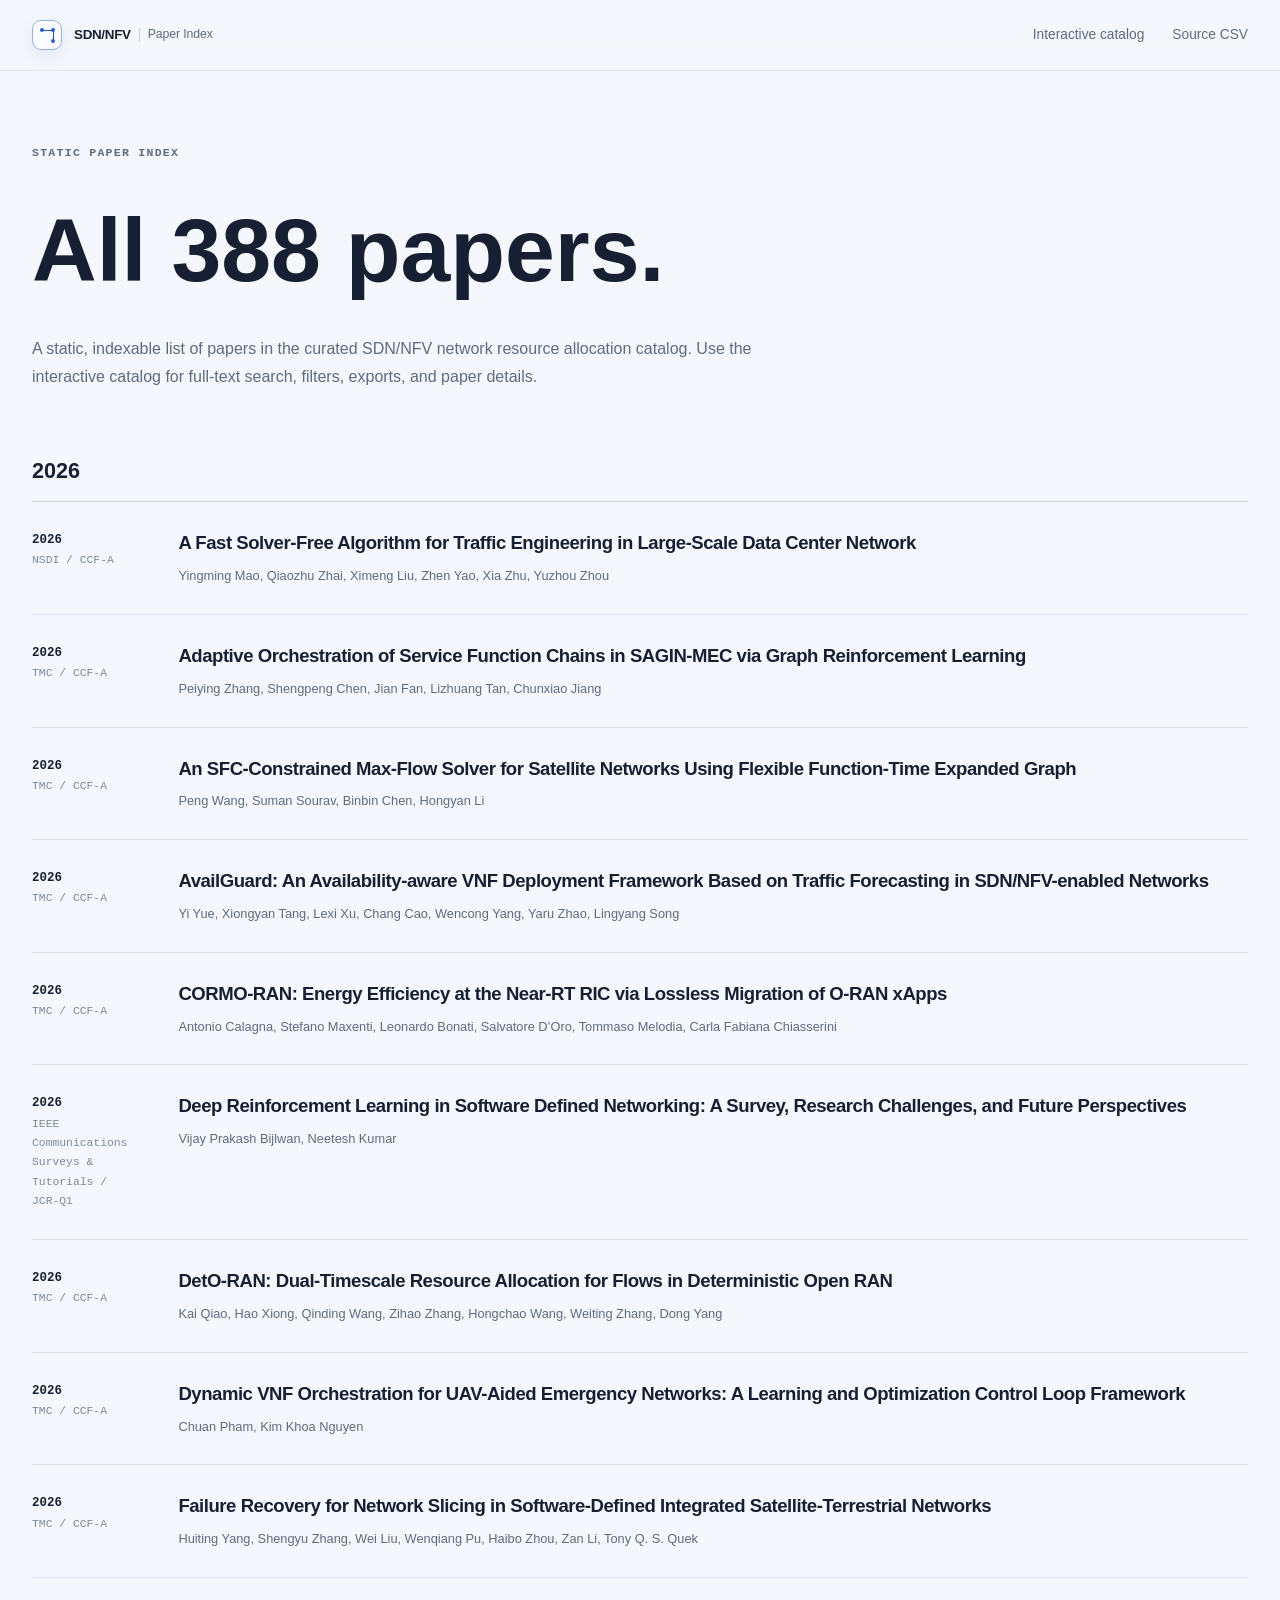
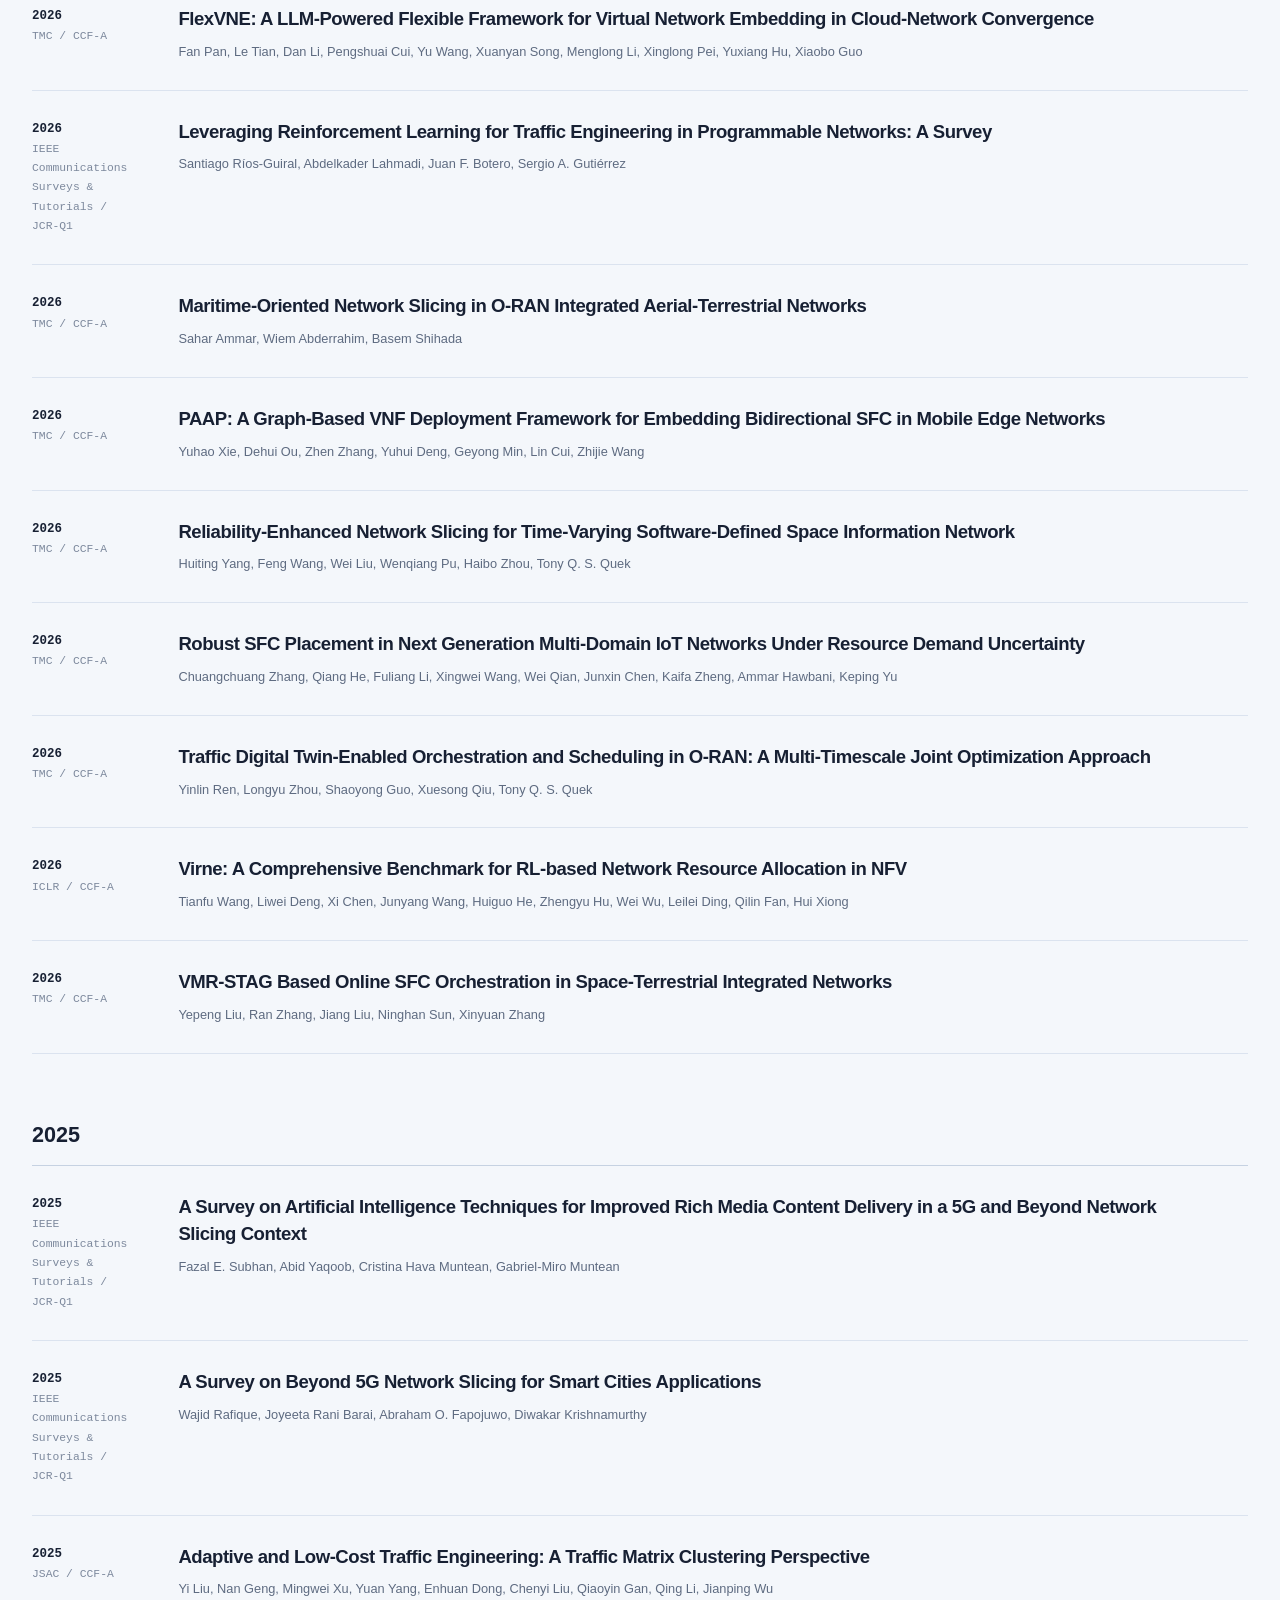
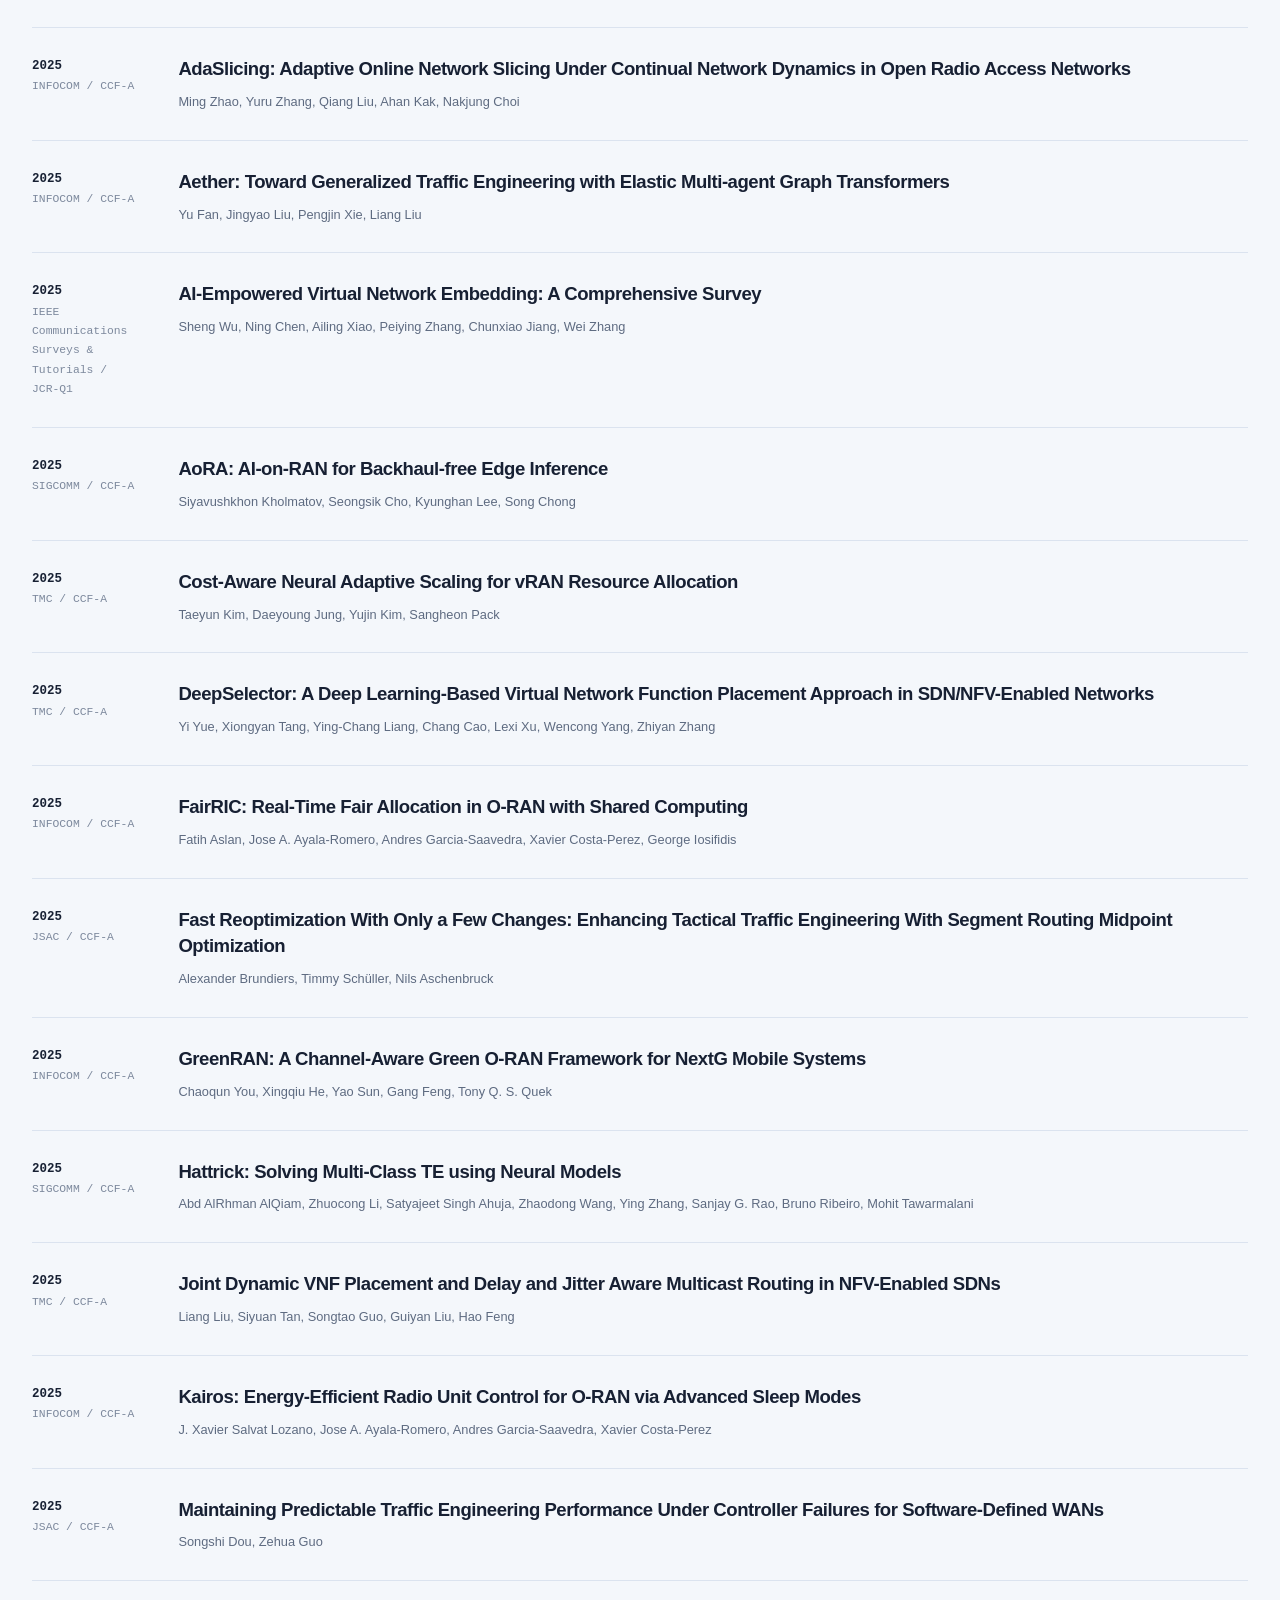
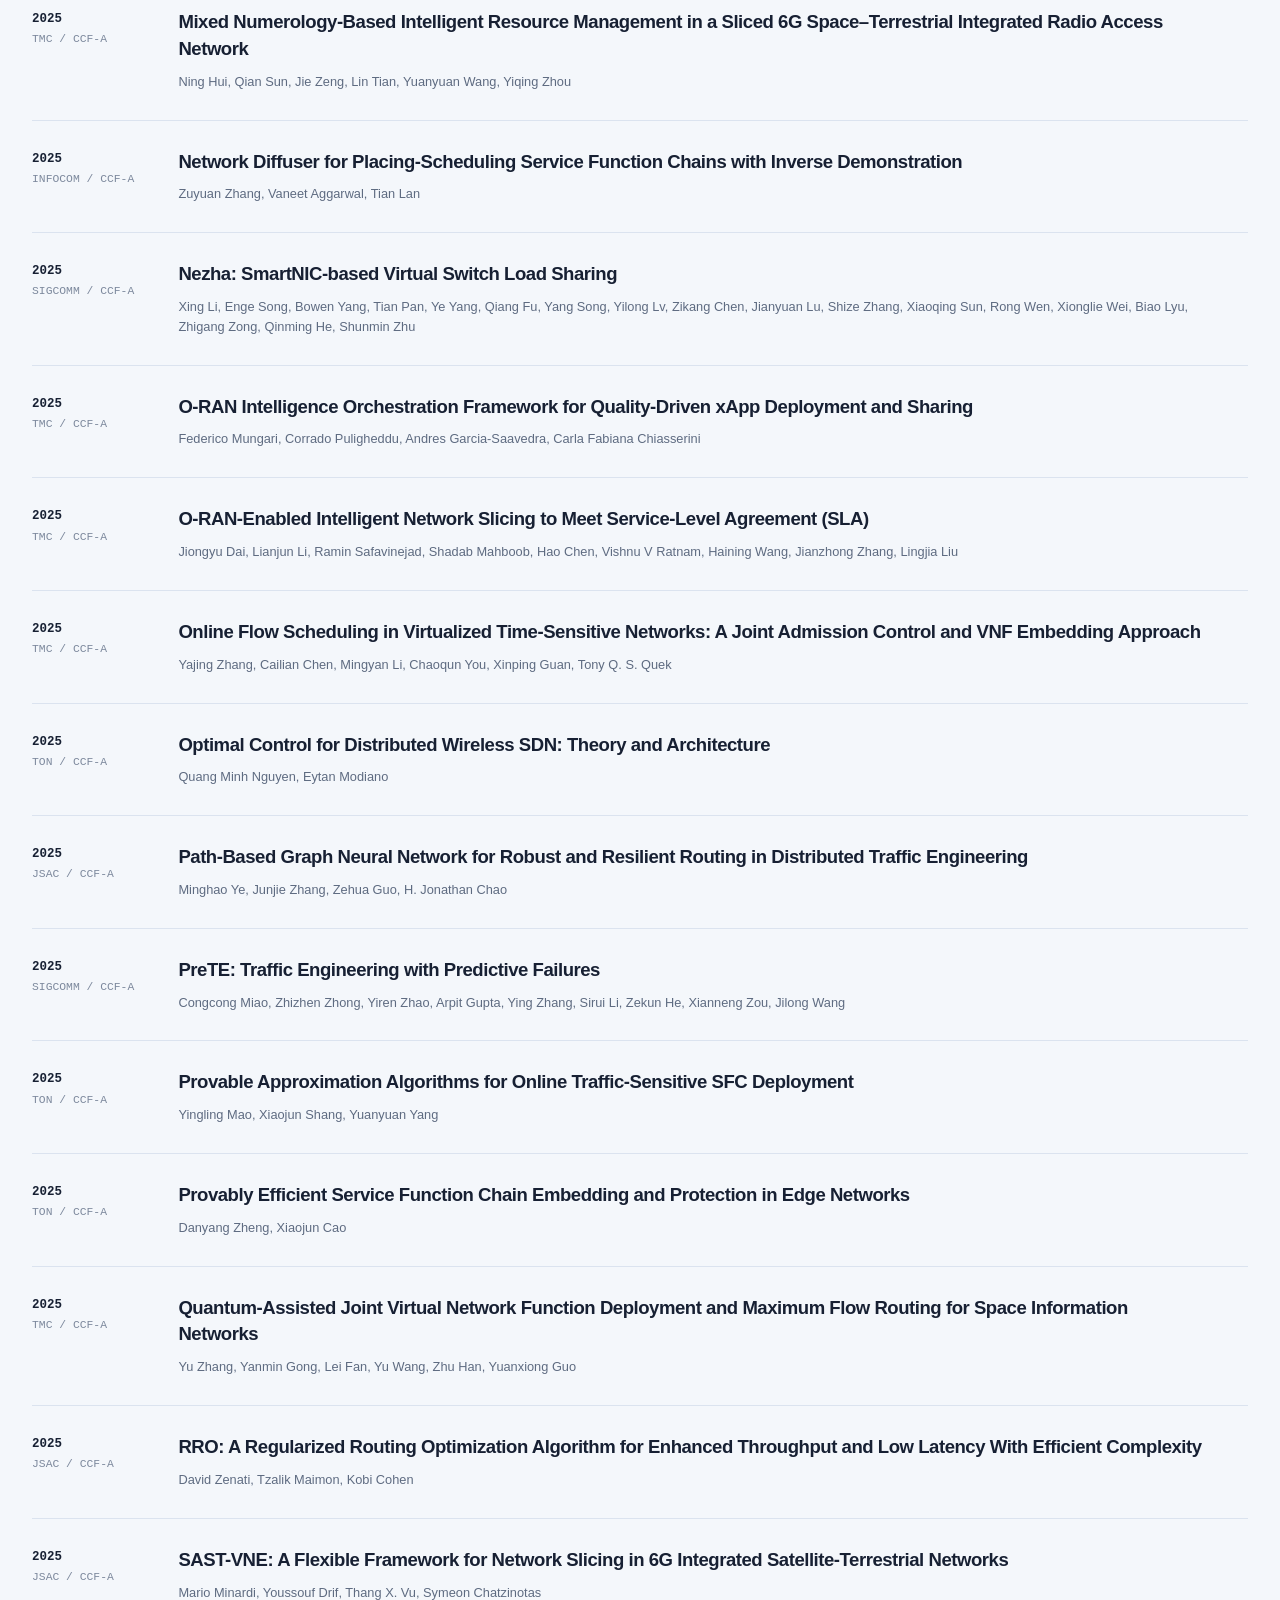
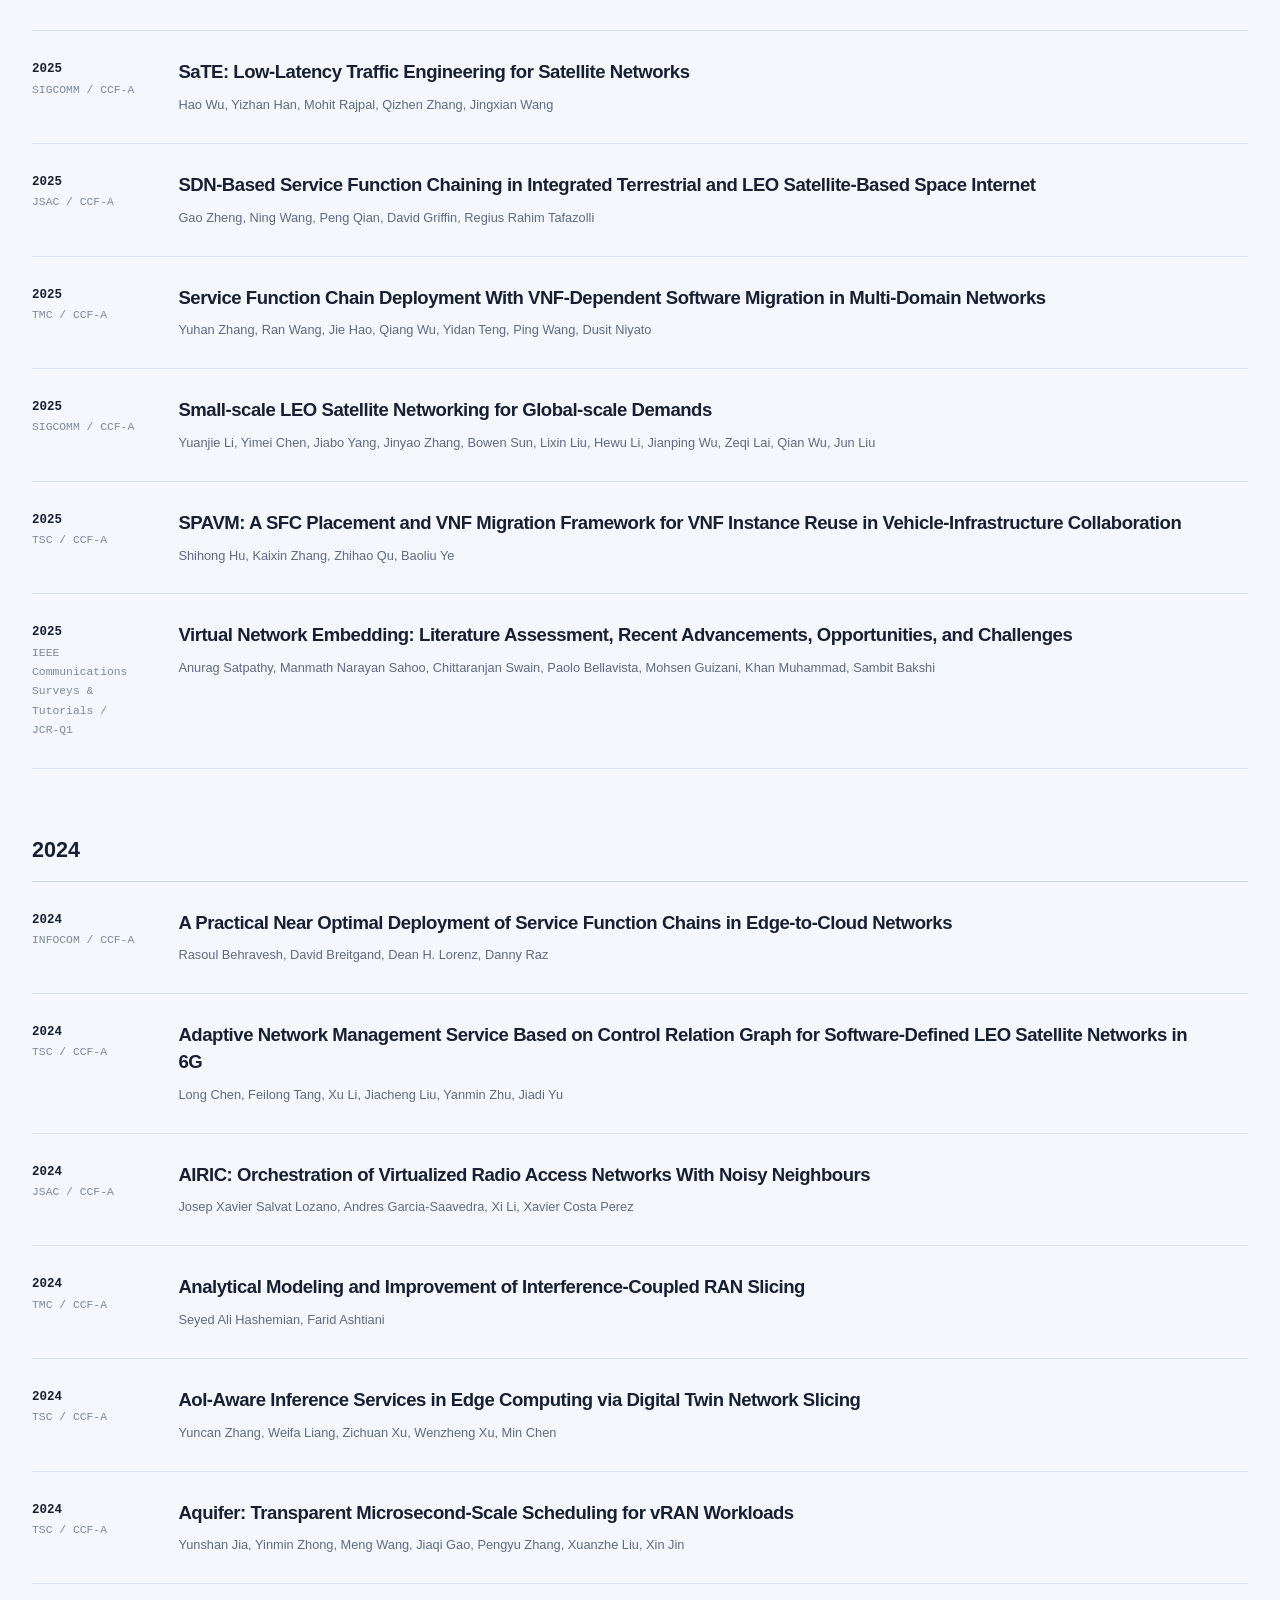
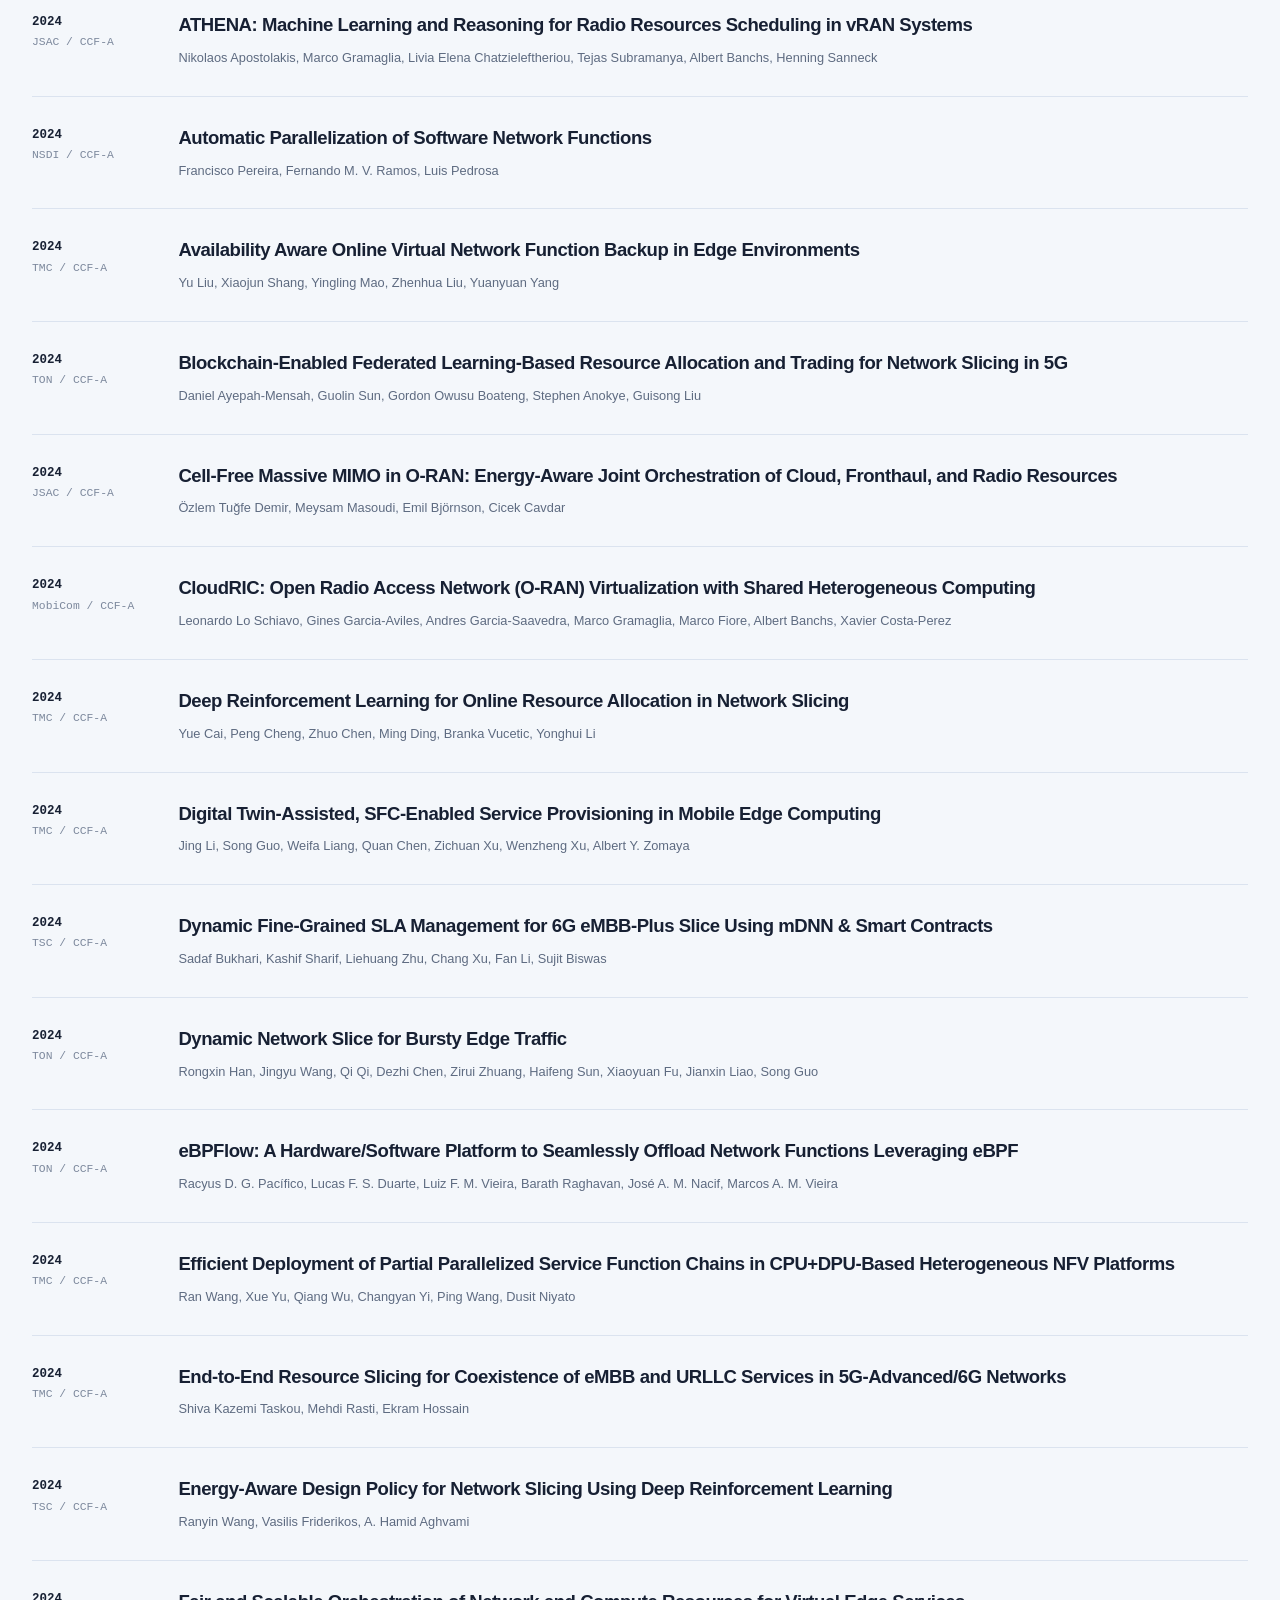
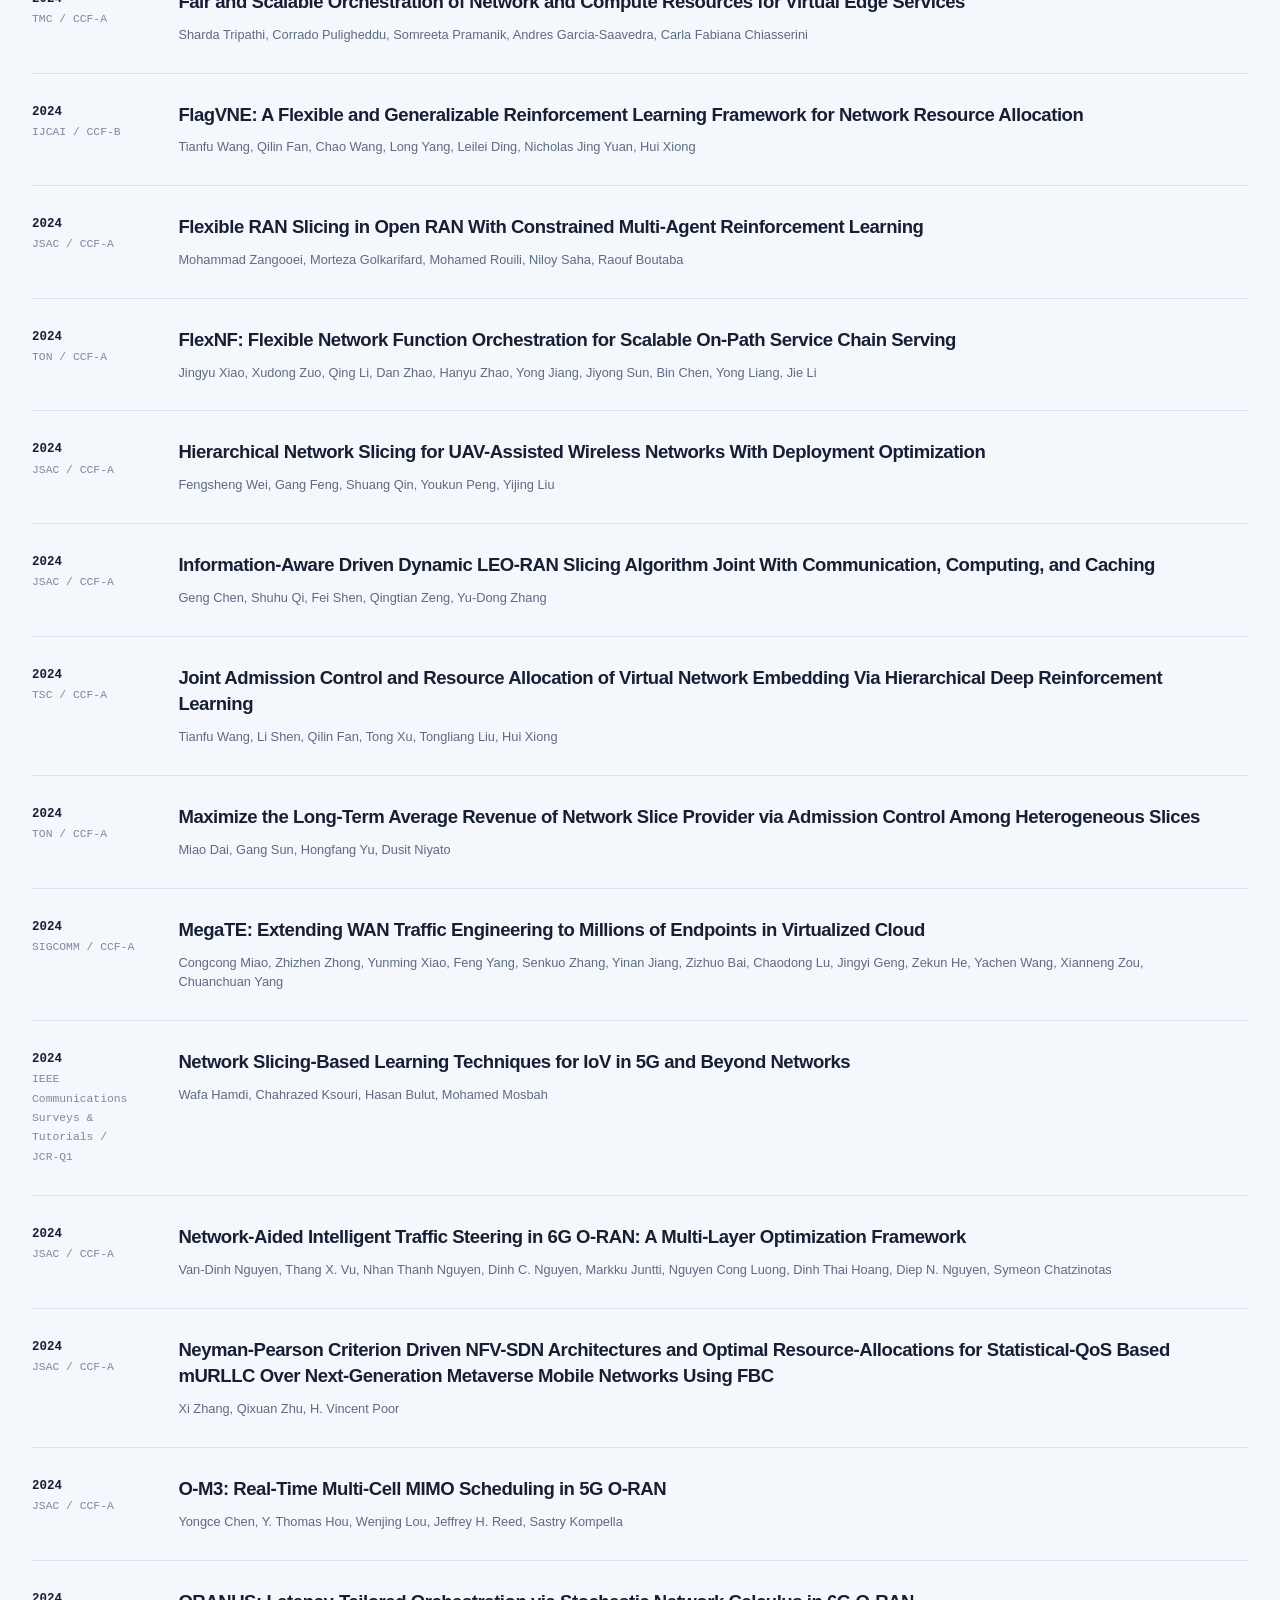
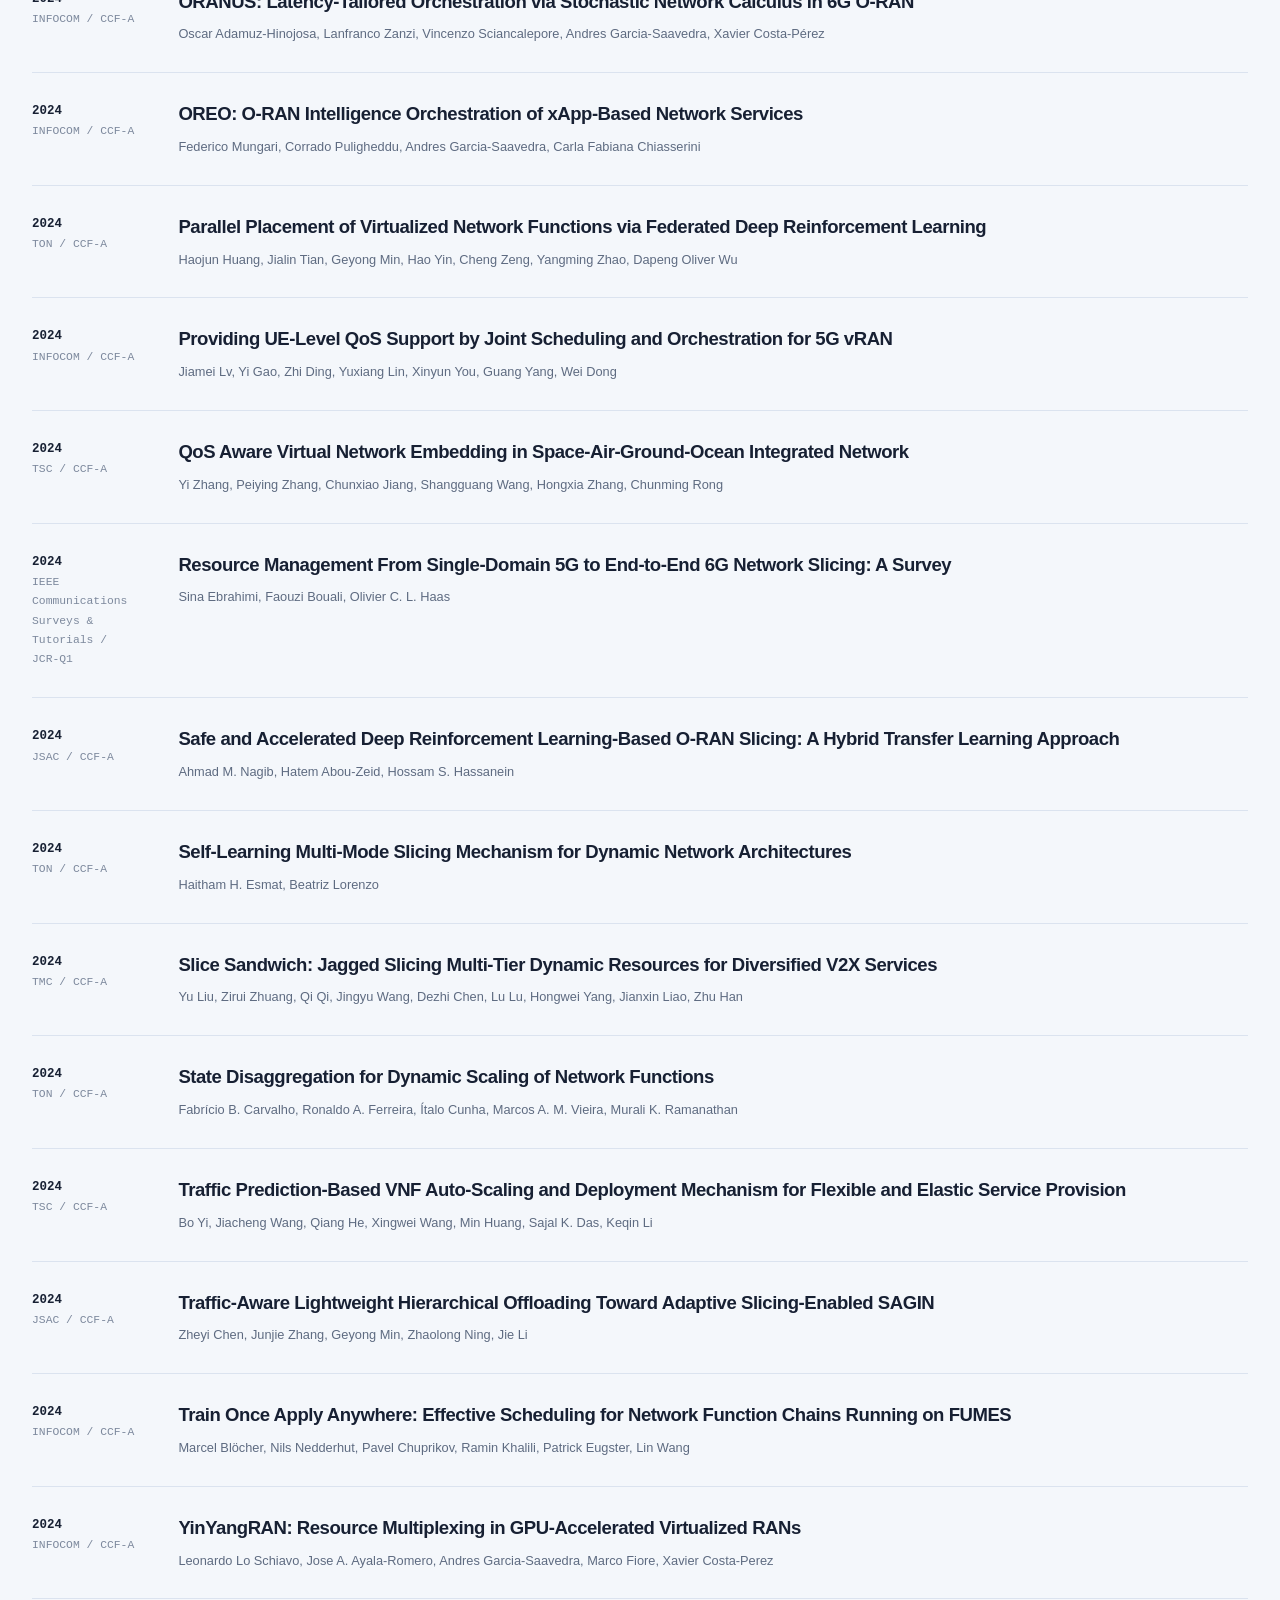
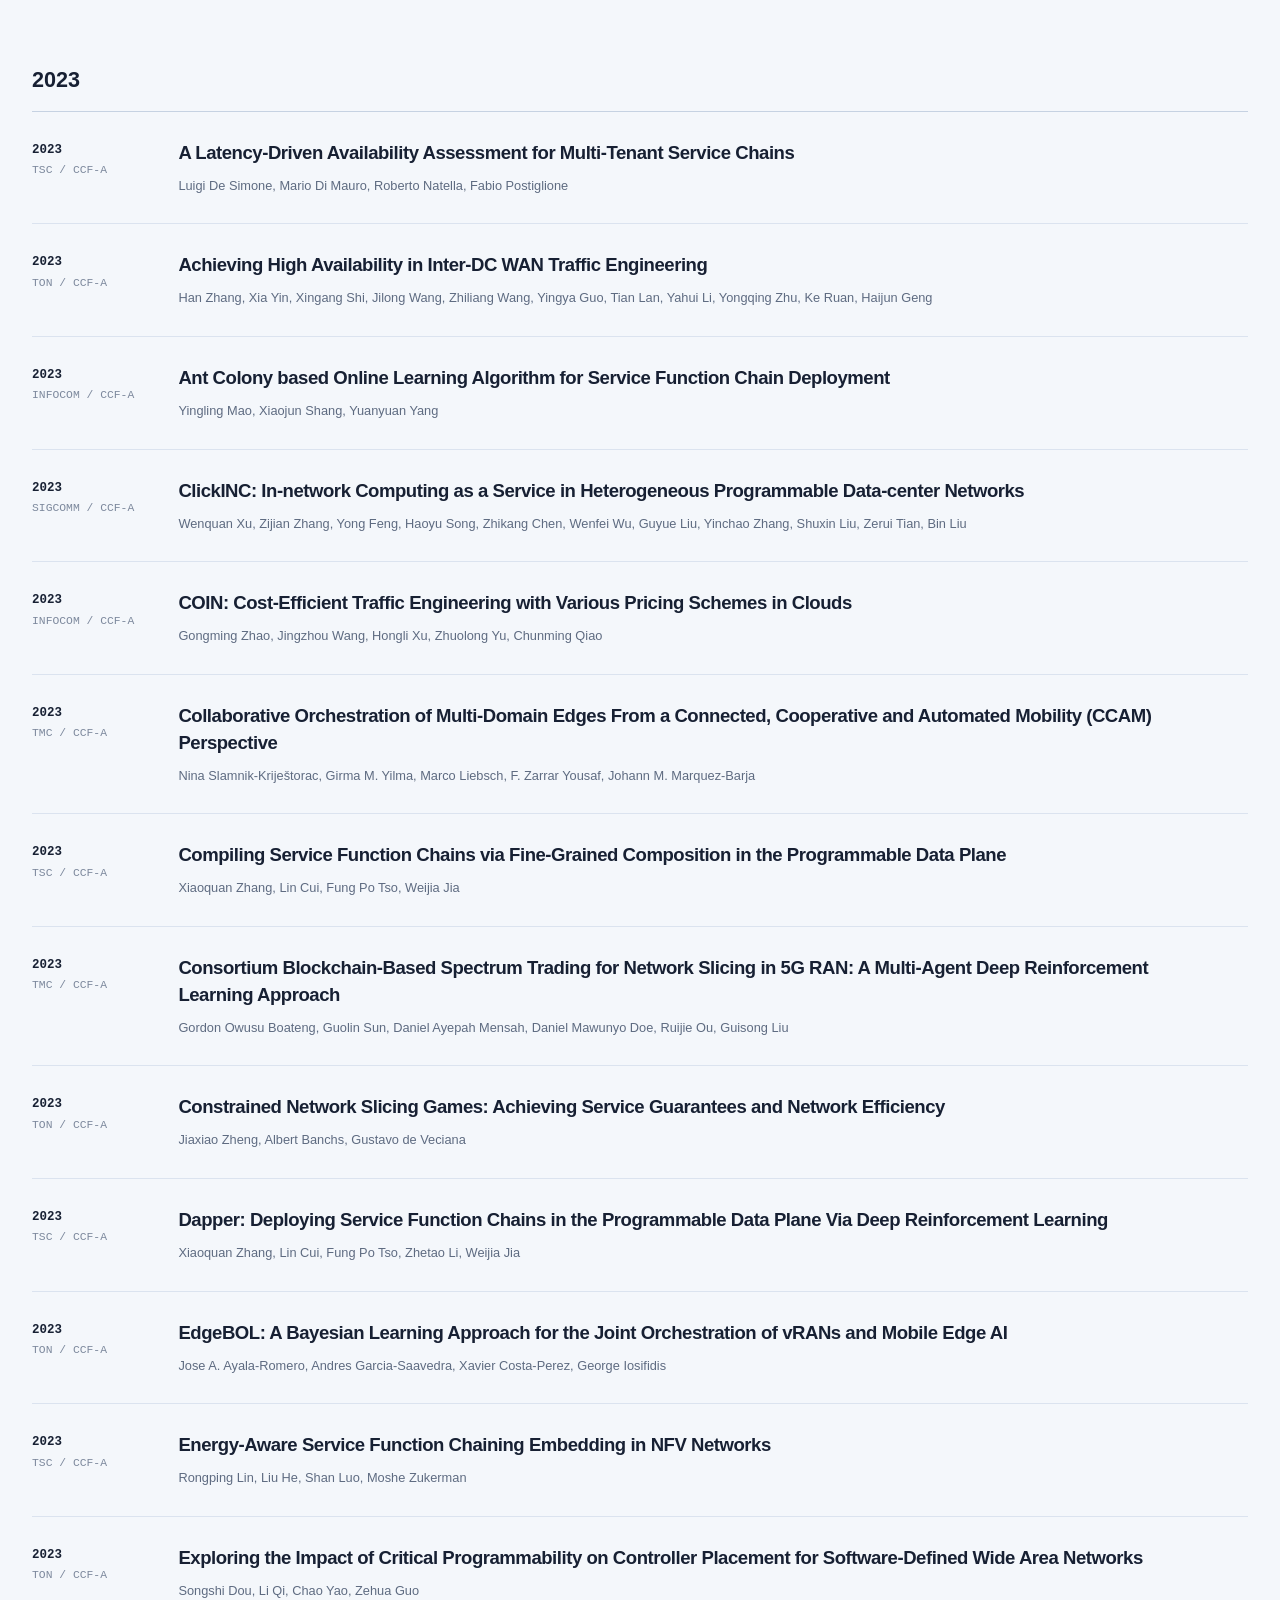
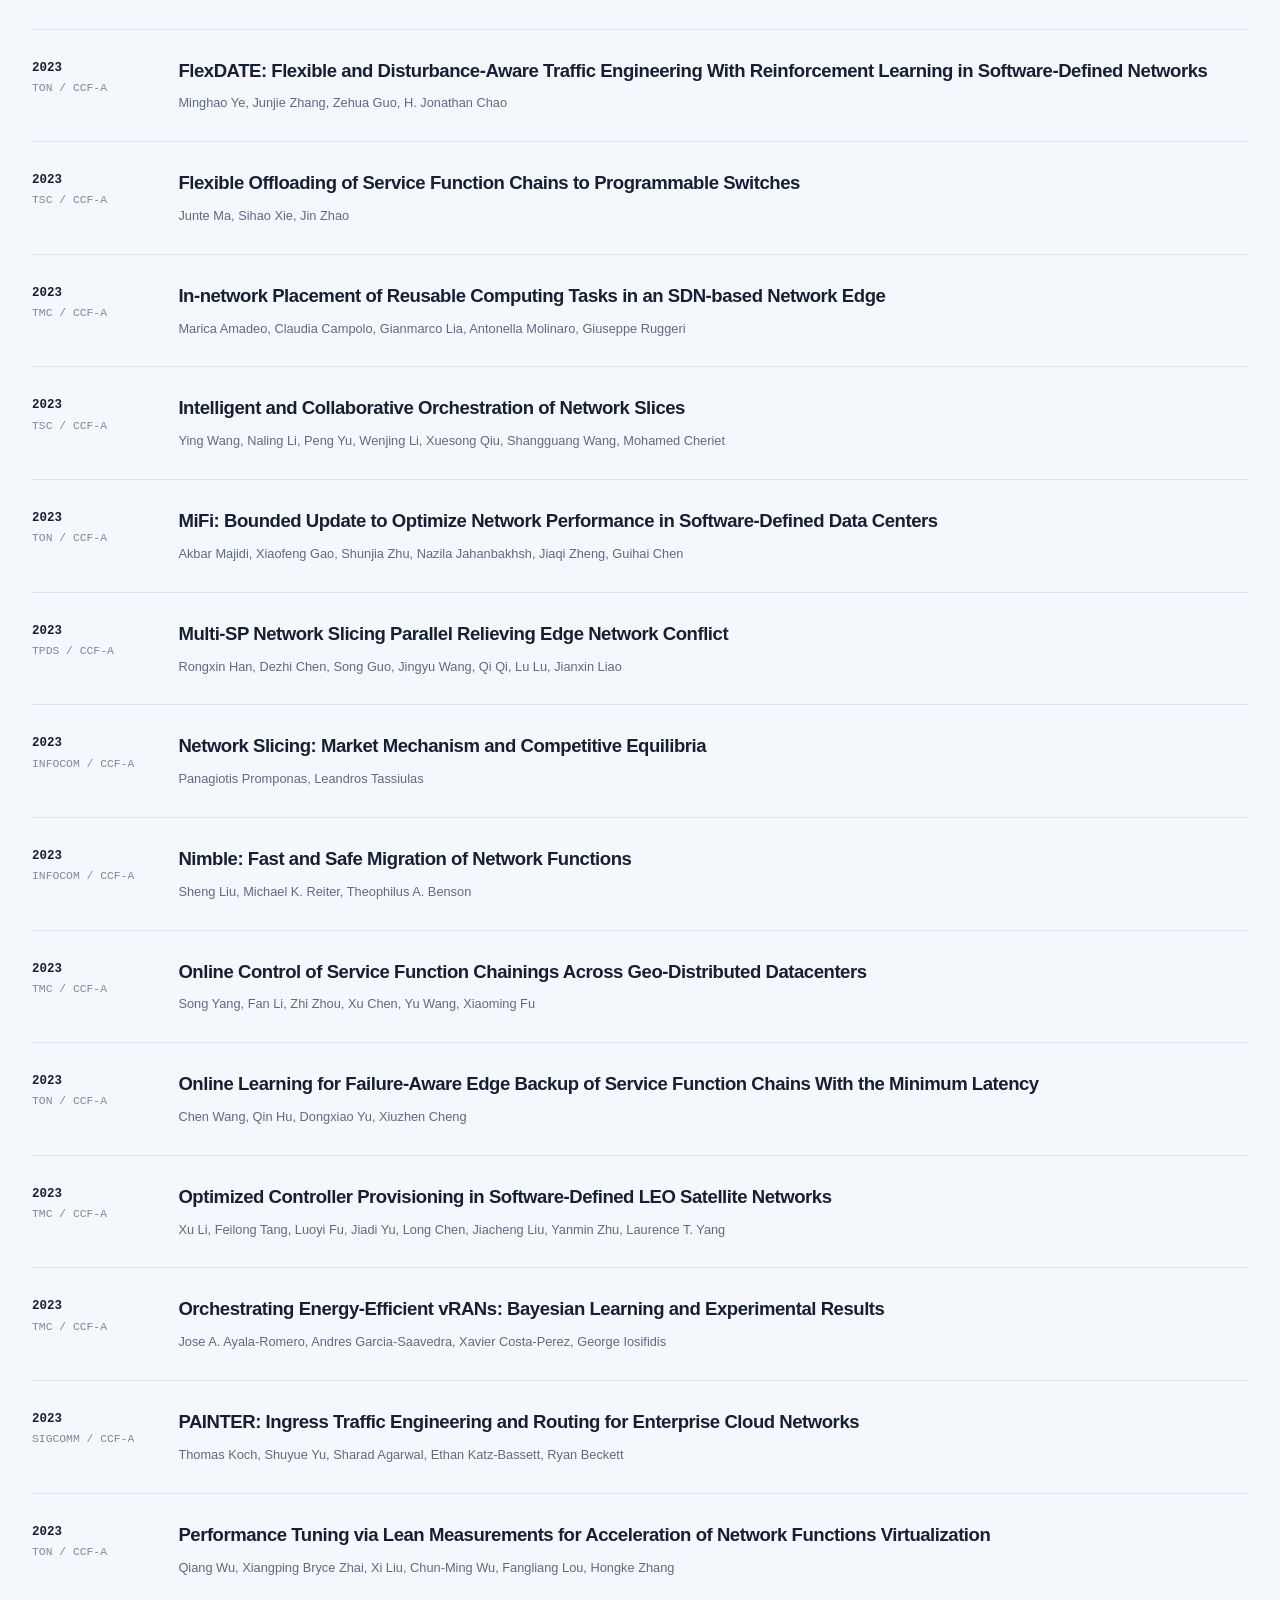
==== commit 964e6d00: "Refine catalog controls and branding" ====
--- a/papers.html
+++ b/papers.html
@@ -7,13 +7,14 @@
     <title>All papers · SDN/NFV Paper Index</title>
     <link rel="canonical" href="https://tianfuwang.tech/sdn-nfv-papers/papers.html">
     <link rel="stylesheet" href="assets/site.css">
+    <link rel="stylesheet" href="assets/brand.css">
     <link rel="stylesheet" href="assets/details.css">
     <link rel="stylesheet" href="assets/responsive.css">
   </head>
   <body class="static-catalog-page">
     <header class="site-header">
       <nav class="nav-shell" aria-label="Primary navigation">
-        <a class="wordmark" href="./"><span class="wordmark-mark" aria-hidden="true"></span><span>SDN/NFV Index</span></a>
+        <a class="wordmark" href="./" aria-label="SDN/NFV Paper Index home"><span class="wordmark-mark" aria-hidden="true"></span><span class="wordmark-copy"><span class="wordmark-name">SDN/NFV</span><span class="wordmark-divider" aria-hidden="true"></span><span class="wordmark-descriptor">Paper Index</span></span></a>
         <div class="nav-links"><a href="./">Interactive catalog</a><a href="data/papers.csv">Source CSV</a></div>
       </nav>
     </header>
--- a/assets/site.css
+++ b/assets/site.css
@@ -16,7 +16,7 @@
   --shadow: 0 24px 70px rgba(70, 91, 126, 0.14);
   --radius: 14px;
   --radius-small: 9px;
-  --font-sans: "Avenir Next", Avenir, "Segoe UI", Helvetica, Arial, sans-serif;
+  --font-sans: -apple-system, BlinkMacSystemFont, "Segoe UI", Helvetica, Arial, sans-serif;
   --font-mono: "SFMono-Regular", Consolas, "Liberation Mono", monospace;
 }
 
@@ -81,6 +81,13 @@
   text-rendering: optimizeLegibility;
 }
 
+h1,
+h2,
+h3,
+strong {
+  font-weight: 600;
+}
+
 button,
 input,
 select {
@@ -139,85 +146,6 @@
   margin-inline: auto;
 }
 
-.site-header {
-  position: sticky;
-  top: 0;
-  z-index: 10;
-  border-bottom: 1px solid color-mix(in srgb, var(--line) 86%, transparent);
-  background: color-mix(in srgb, var(--page) 88%, transparent);
-  backdrop-filter: blur(18px);
-  -webkit-backdrop-filter: blur(18px);
-}
-
-.nav-shell {
-  display: flex;
-  width: min(1400px, calc(100% - 64px));
-  min-height: 70px;
-  margin-inline: auto;
-  align-items: center;
-  justify-content: space-between;
-  gap: 32px;
-}
-
-.wordmark {
-  display: inline-flex;
-  align-items: center;
-  gap: 11px;
-  font-size: 0.94rem;
-  font-weight: 720;
-  letter-spacing: -0.015em;
-  white-space: nowrap;
-}
-
-.wordmark-mark {
-  position: relative;
-  display: inline-block;
-  width: 22px;
-  height: 22px;
-  border: 2px solid var(--accent);
-  border-radius: 6px;
-}
-
-.wordmark-mark::after {
-  position: absolute;
-  inset: 5px;
-  border-radius: 3px;
-  background: var(--accent);
-  content: "";
-}
-
-.nav-links {
-  display: flex;
-  align-items: center;
-  gap: 28px;
-  color: var(--text-soft);
-  font-size: 0.86rem;
-  font-weight: 650;
-  white-space: nowrap;
-}
-
-.nav-links a,
-.theme-toggle {
-  transition: color 180ms ease, transform 180ms ease;
-}
-
-.nav-links a:hover,
-.theme-toggle:hover {
-  color: var(--text);
-}
-
-.theme-toggle {
-  border: 1px solid var(--line-strong);
-  border-radius: var(--radius-small);
-  background: var(--surface);
-  padding: 7px 11px;
-  cursor: pointer;
-  color: var(--text-soft);
-  font-size: 0.8rem;
-  font-weight: 700;
-}
-
-.theme-toggle:active,
 .button:active,
 .load-more:active {
   transform: translateY(1px);
@@ -242,7 +170,7 @@
   color: var(--accent);
   font-family: var(--font-mono);
   font-size: 0.72rem;
-  font-weight: 760;
+  font-weight: 600;
   letter-spacing: 0.11em;
   text-transform: uppercase;
 }
@@ -251,7 +179,7 @@
   max-width: 720px;
   margin: 0;
   font-size: clamp(3.2rem, 4.8vw, 5rem);
-  font-weight: 650;
+  font-weight: 600;
   letter-spacing: -0.065em;
   line-height: 0.98;
 }
@@ -281,7 +209,7 @@
   padding: 10px 17px;
   cursor: pointer;
   font-size: 0.88rem;
-  font-weight: 720;
+  font-weight: 500;
   line-height: 1;
   white-space: nowrap;
   transition: background 180ms ease, border-color 180ms ease, color 180ms ease, transform 180ms ease;
@@ -290,6 +218,7 @@
 .button-primary {
   background: var(--accent);
   color: #f8fbff;
+  font-weight: 600;
 }
 
 :root[data-theme="dark"] .button-primary {
@@ -370,7 +299,7 @@
   cursor: pointer;
   color: var(--text-soft);
   font-size: 0.68rem;
-  font-weight: 720;
+  font-weight: 500;
   transition: background 180ms ease, color 180ms ease, transform 180ms ease;
 }
 
@@ -467,14 +396,14 @@
 .venue-name {
   overflow: hidden;
   color: var(--text-soft);
-  font-weight: 700;
+  font-weight: 500;
   text-overflow: ellipsis;
   white-space: nowrap;
 }
 
 .venue-count {
   color: var(--text);
-  font-weight: 760;
+  font-weight: 600;
   text-align: right;
 }
 
@@ -524,14 +453,14 @@
 .hero-stats dt {
   color: var(--text-faint);
   font-size: 0.69rem;
-  font-weight: 650;
+  font-weight: 500;
 }
 
 .hero-stats dd {
   margin: 5px 0 0;
   font-family: var(--font-mono);
   font-size: 1.22rem;
-  font-weight: 760;
+  font-weight: 600;
 }
 
 .catalog-section {
@@ -548,7 +477,7 @@
 .about-copy h2 {
   margin: 0;
   font-size: clamp(2.3rem, 4.8vw, 4.8rem);
-  font-weight: 630;
+  font-weight: 600;
   letter-spacing: -0.055em;
   line-height: 1.02;
 }
@@ -571,7 +500,7 @@
   margin-bottom: 9px;
   color: var(--text-soft);
   font-size: 0.78rem;
-  font-weight: 700;
+  font-weight: 500;
 }
 
 .search-control {
@@ -631,7 +560,7 @@
 .sort-control > span {
   color: var(--text-soft);
   font-size: 0.7rem;
-  font-weight: 700;
+  font-weight: 500;
 }
 
 select {
@@ -675,7 +604,7 @@
   margin: 0;
   color: var(--text-soft);
   font-size: 0.82rem;
-  font-weight: 660;
+  font-weight: 500;
   font-variant-numeric: tabular-nums;
 }
 
@@ -703,7 +632,7 @@
   cursor: pointer;
   color: var(--text-soft);
   font-size: 0.7rem;
-  font-weight: 720;
+  font-weight: 500;
 }
 
 .toolbar-button:not(:disabled):hover {
@@ -743,13 +672,14 @@
   display: block;
   color: var(--text);
   font-size: 0.78rem;
+  font-weight: 600;
 }
 
 .paper-title {
   display: inline;
   color: var(--text);
   font-size: clamp(1.02rem, 1.45vw, 1.24rem);
-  font-weight: 680;
+  font-weight: 600;
   letter-spacing: -0.025em;
   line-height: 1.4;
   text-decoration-thickness: 1px;
@@ -782,7 +712,7 @@
   padding: 3px 8px;
   color: var(--text-soft);
   font-size: 0.64rem;
-  font-weight: 680;
+  font-weight: 500;
   line-height: 1.25;
 }
 
@@ -801,7 +731,7 @@
   cursor: pointer;
   color: var(--text-soft);
   font-size: 0.7rem;
-  font-weight: 720;
+  font-weight: 500;
   transition: border-color 180ms ease, color 180ms ease, transform 180ms ease;
 }
 
@@ -824,7 +754,7 @@
   cursor: pointer;
   color: var(--text);
   font-size: 0.79rem;
-  font-weight: 720;
+  font-weight: 500;
   transition: border-color 180ms ease, color 180ms ease, transform 180ms ease;
 }
 
@@ -895,7 +825,7 @@
 
 .method-grid dt {
   font-size: 1rem;
-  font-weight: 720;
+  font-weight: 600;
   letter-spacing: -0.02em;
 }
 
--- a/assets/brand.css
+++ b/assets/brand.css
@@ -0,0 +1,135 @@
+.site-header {
+  position: sticky;
+  top: 0;
+  z-index: 10;
+  border-bottom: 1px solid color-mix(in srgb, var(--line) 86%, transparent);
+  background: color-mix(in srgb, var(--page) 88%, transparent);
+  backdrop-filter: blur(18px);
+  -webkit-backdrop-filter: blur(18px);
+}
+
+.nav-shell {
+  display: flex;
+  width: min(1400px, calc(100% - 64px));
+  min-height: 70px;
+  margin-inline: auto;
+  align-items: center;
+  justify-content: space-between;
+  gap: 32px;
+}
+
+.wordmark {
+  display: inline-flex;
+  align-items: center;
+  gap: 12px;
+  white-space: nowrap;
+}
+
+.wordmark-mark {
+  position: relative;
+  display: inline-block;
+  width: 30px;
+  height: 30px;
+  flex: 0 0 30px;
+  border: 1px solid color-mix(in srgb, var(--accent) 38%, var(--line));
+  border-radius: 9px;
+  background: color-mix(in srgb, var(--surface-strong) 78%, var(--accent-soft) 22%);
+  box-shadow: inset 0 1px 0 color-mix(in srgb, var(--surface-strong) 78%, transparent),
+    0 5px 14px color-mix(in srgb, var(--accent) 10%, transparent);
+  transition: border-color 180ms ease, background-color 180ms ease, transform 180ms ease;
+}
+
+.wordmark-mark::before {
+  position: absolute;
+  left: 7px;
+  top: 7px;
+  z-index: 1;
+  width: 4px;
+  height: 4px;
+  border-radius: 50%;
+  background: var(--accent);
+  box-shadow: 11px 0 0 var(--accent), 11px 11px 0 var(--accent);
+  content: "";
+}
+
+.wordmark-mark::after {
+  position: absolute;
+  left: 9px;
+  top: 9px;
+  width: 11px;
+  height: 11px;
+  border-top: 1.5px solid color-mix(in srgb, var(--accent) 84%, var(--text));
+  border-right: 1.5px solid color-mix(in srgb, var(--accent) 84%, var(--text));
+  content: "";
+}
+
+.wordmark:hover .wordmark-mark {
+  border-color: color-mix(in srgb, var(--accent) 68%, var(--line));
+  background: color-mix(in srgb, var(--surface-strong) 62%, var(--accent-soft) 38%);
+  transform: translateY(-1px);
+}
+
+.wordmark-copy {
+  display: inline-flex;
+  align-items: center;
+  gap: 8px;
+}
+
+.wordmark-name {
+  font-size: 0.84rem;
+  font-weight: 600;
+  letter-spacing: -0.025em;
+}
+
+.wordmark-divider {
+  width: 1px;
+  height: 14px;
+  background: var(--line-strong);
+}
+
+.wordmark-descriptor {
+  color: var(--text-soft);
+  font-size: 0.77rem;
+  font-weight: 400;
+  letter-spacing: -0.01em;
+  transition: color 180ms ease;
+}
+
+.wordmark:hover .wordmark-descriptor {
+  color: var(--text);
+}
+
+.nav-links {
+  display: flex;
+  align-items: center;
+  gap: 28px;
+  color: var(--text-soft);
+  font-size: 0.86rem;
+  font-weight: 500;
+  white-space: nowrap;
+}
+
+.nav-links a,
+.theme-toggle {
+  transition: color 180ms ease, transform 180ms ease;
+}
+
+.nav-links a:hover,
+.theme-toggle:hover {
+  color: var(--text);
+}
+
+.theme-toggle {
+  border: 1px solid var(--line-strong);
+  border-radius: var(--radius-small);
+  background: var(--surface);
+  padding: 7px 11px;
+  cursor: pointer;
+  color: var(--text-soft);
+  font-size: 0.8rem;
+  font-weight: 500;
+}
+
+.theme-toggle:active {
+  transform: translateY(1px);
+}
--- a/assets/details.css
+++ b/assets/details.css
@@ -30,7 +30,7 @@
   cursor: pointer;
   color: var(--text-soft);
   font-size: 0.7rem;
-  font-weight: 700;
+  font-weight: 500;
 }
 
 .dialog-meta {
@@ -38,14 +38,14 @@
   color: var(--accent-ink);
   font-family: var(--font-mono);
   font-size: 0.72rem;
-  font-weight: 700;
+  font-weight: 500;
 }
 
 .dialog-title {
   max-width: 90%;
   margin: 0;
   font-size: clamp(1.45rem, 2.4vw, 2.05rem);
-  font-weight: 680;
+  font-weight: 600;
   letter-spacing: -0.035em;
   line-height: 1.18;
 }
@@ -75,13 +75,13 @@
 .dialog-details dt {
   color: var(--text-faint);
   font-size: 0.65rem;
-  font-weight: 700;
+  font-weight: 500;
 }
 
 .dialog-details dd {
   margin: 5px 0 0;
   font-size: 0.79rem;
-  font-weight: 650;
+  font-weight: 500;
 }
 
 .dialog-section {
@@ -111,7 +111,7 @@
   min-height: 40px;
   padding: 9px 13px;
   font-size: 0.84rem;
-  font-weight: 600;
+  font-weight: 500;
   letter-spacing: 0;
 }
 
